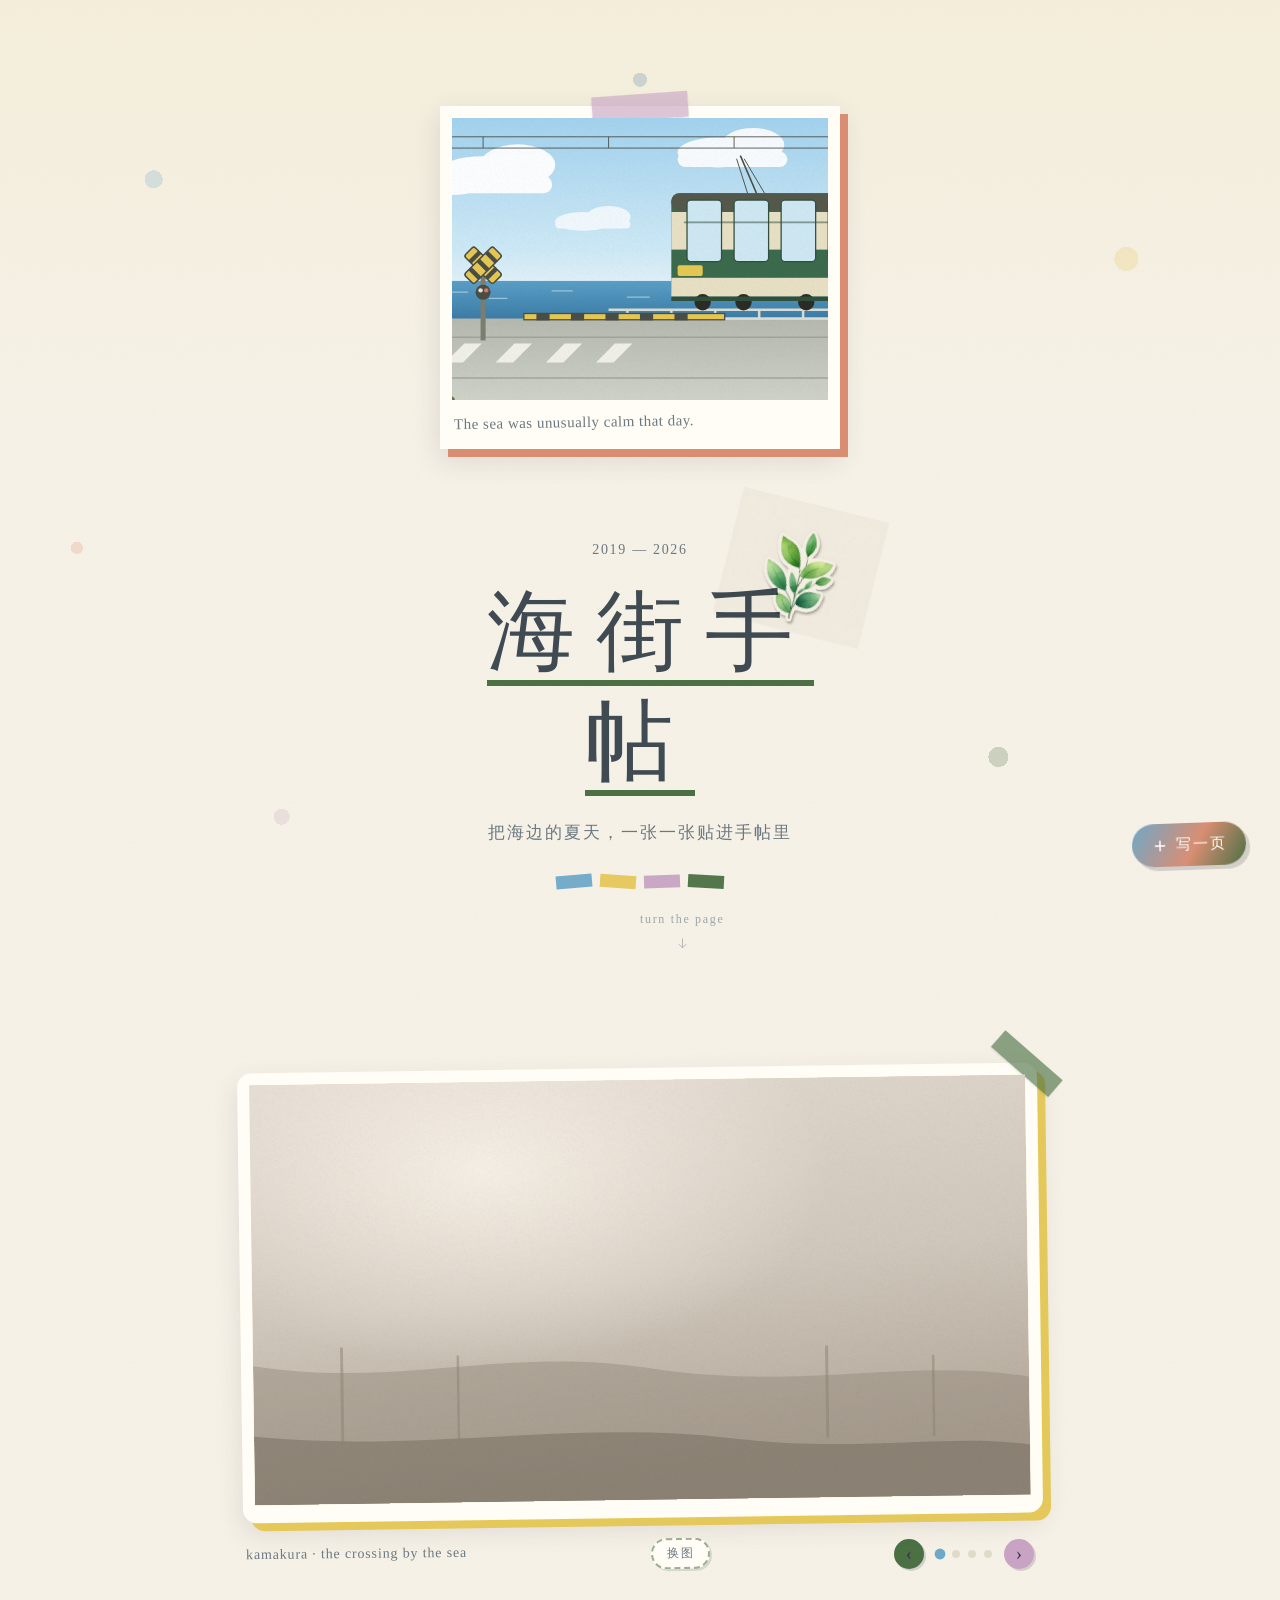
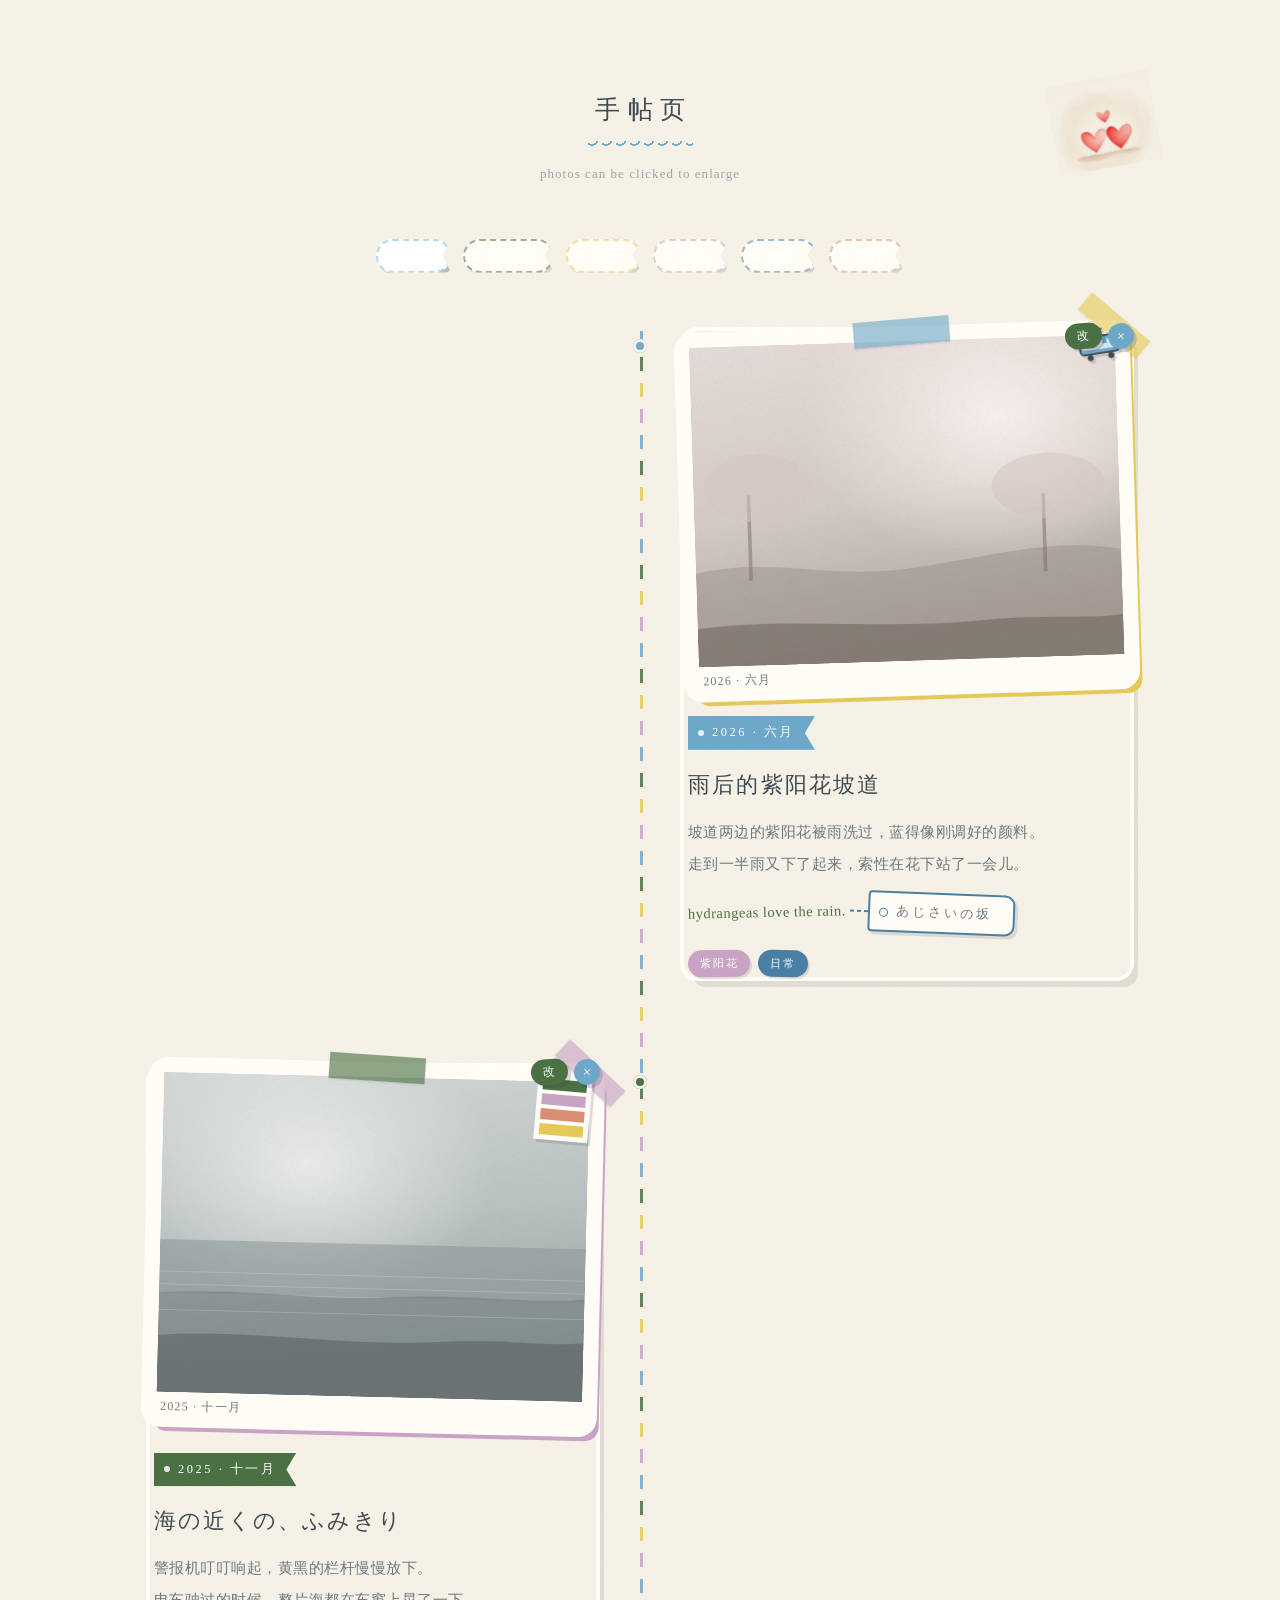
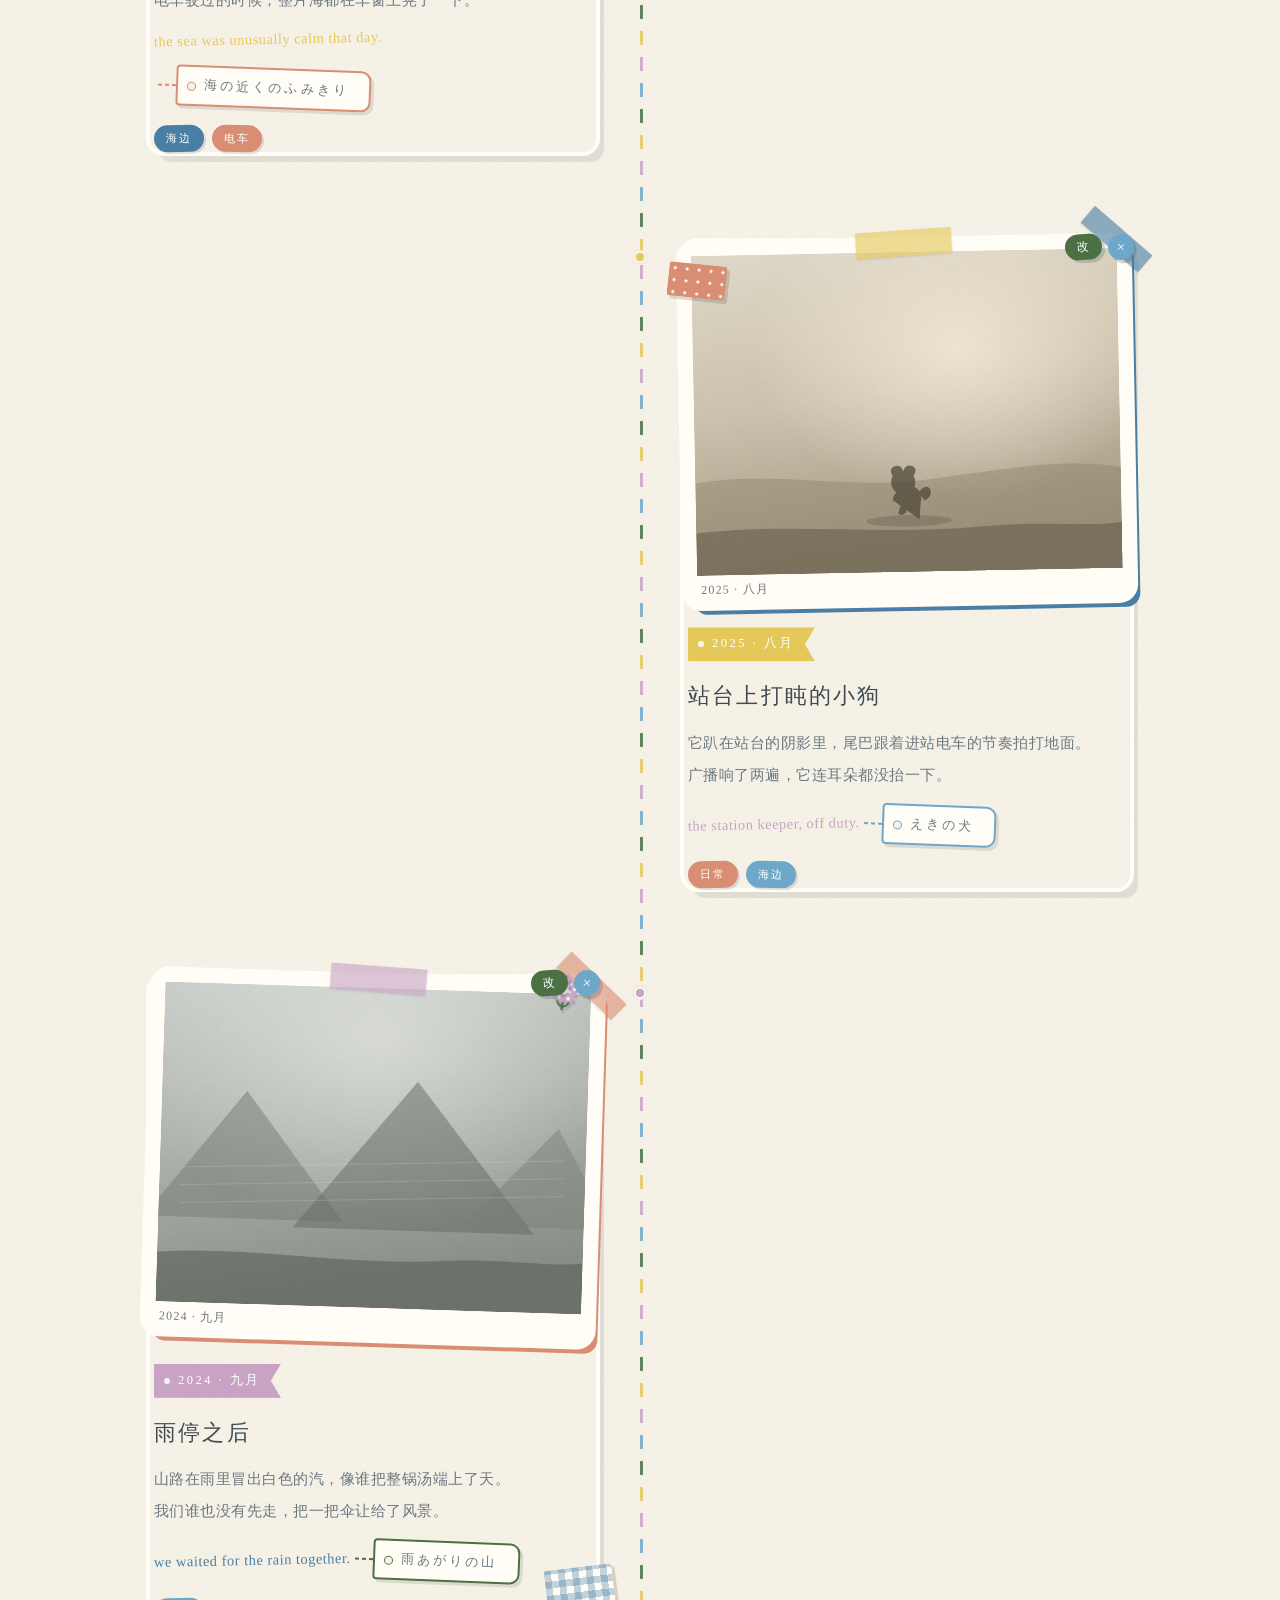
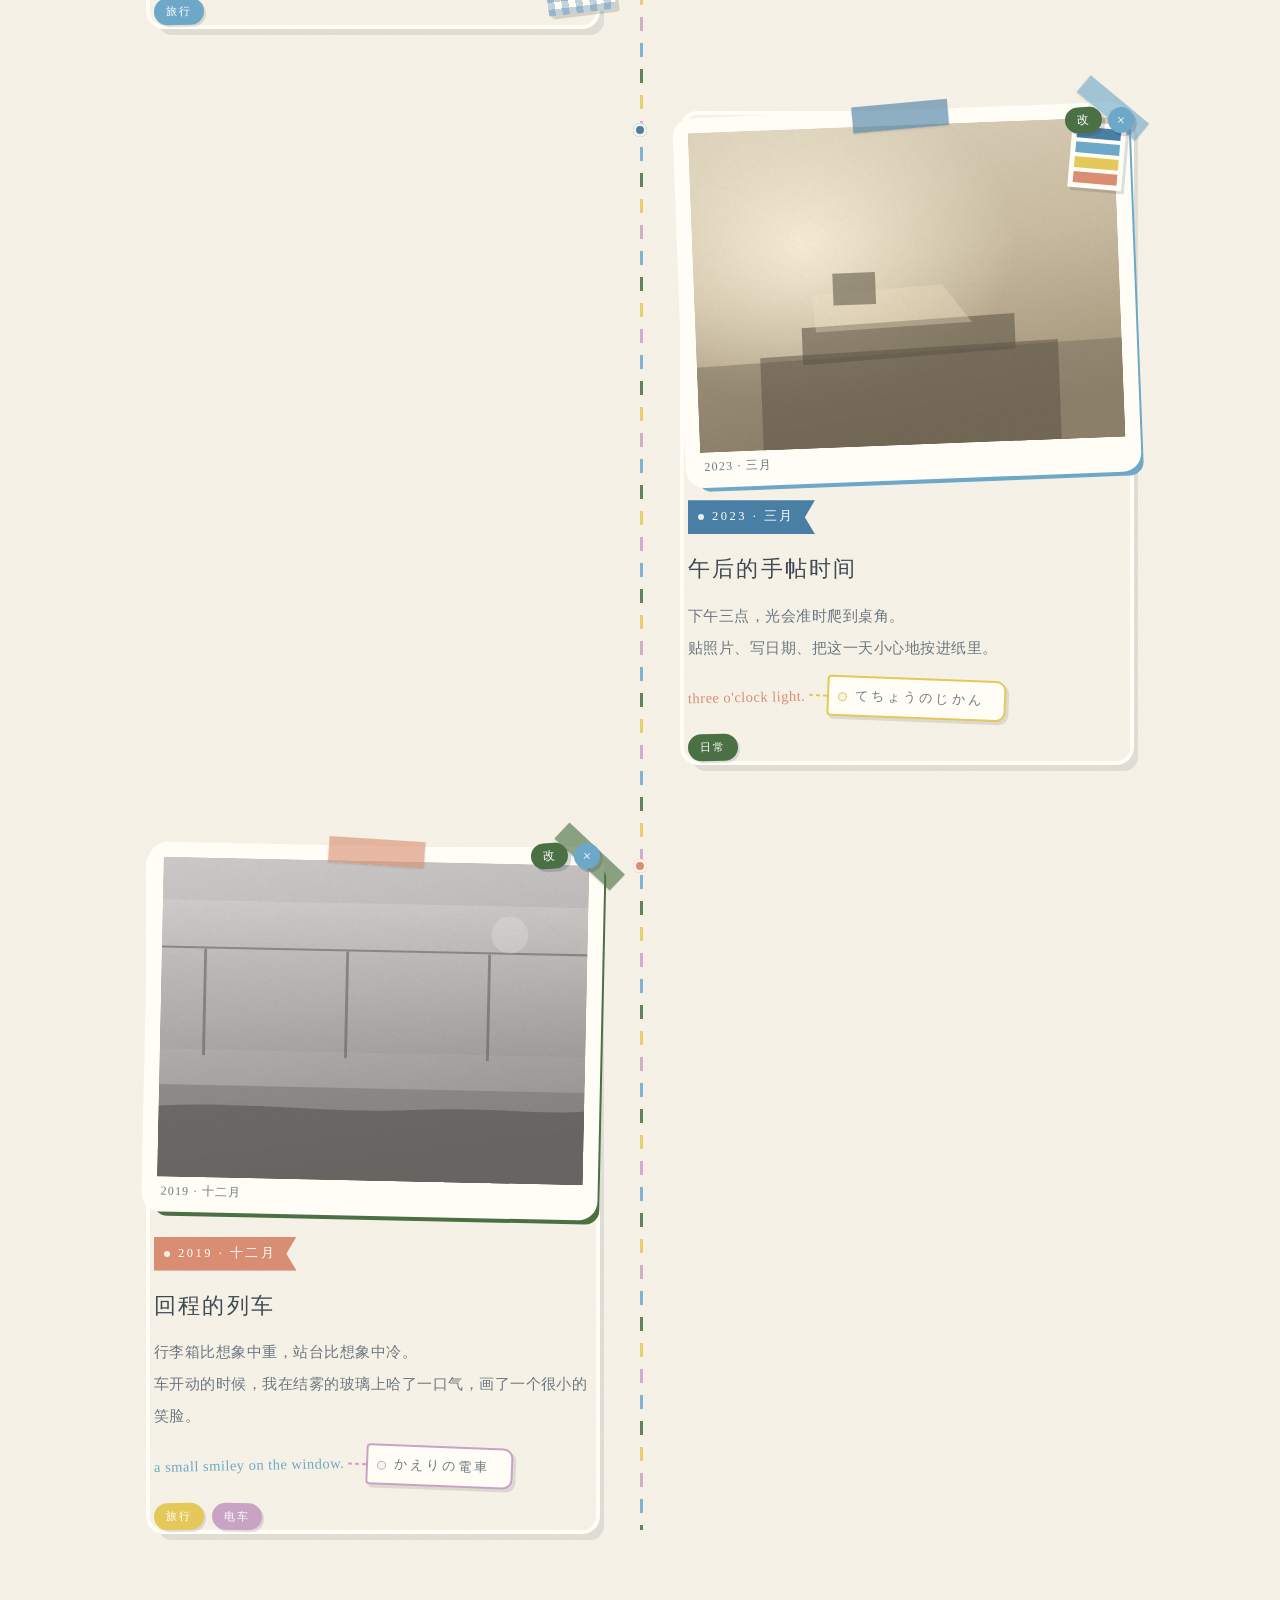
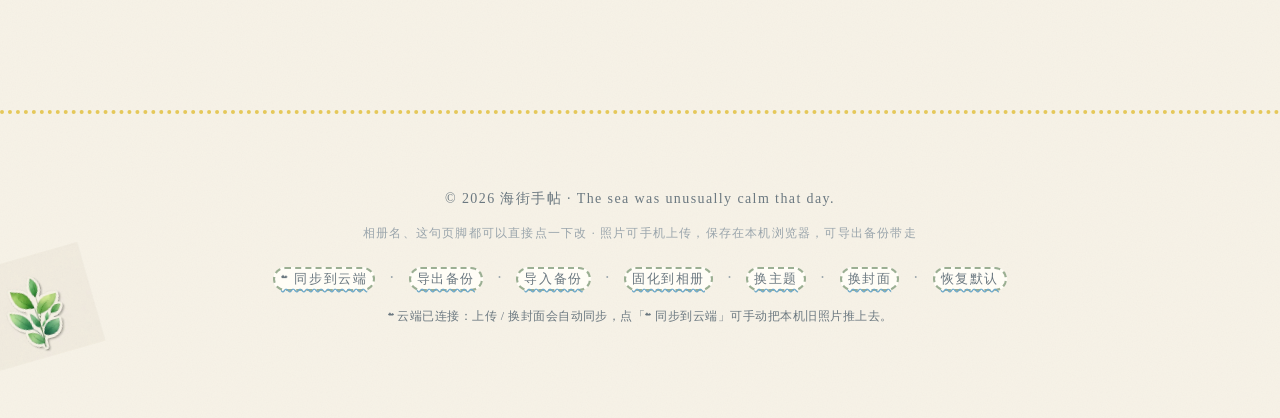
==== index.html @ 611e177b "fix: 照片独立成文件，album.json 只存路径，解决 1MB 上限与设置被清" ====
<!DOCTYPE html>
<!--
  ==========================================================================
  拾光 · 手账记录风个人回忆相册
  --------------------------------------------------------------------------
  纯静态页面，无需数据库、无需构建，上传到任意静态托管即可使用。
  · 改照片 / 文字 / 标签 / 字体：编辑 assets/js/data.js
  · 手机上可以通过右下角「＋ 写一页」上传照片（保存在本机浏览器里）
  ==========================================================================
-->
<html lang="zh-CN" data-theme="light">
<head>
  <meta charset="UTF-8">
  <meta name="viewport" content="width=device-width, initial-scale=1, viewport-fit=cover">
  <title>海街手帖 · 动漫风手账相册</title>
  <meta name="description" content="一本贴在纸上的海街手帖，记录海边的夏天与驶过的电车。">
  <meta name="theme-color" content="#f7f3e8">
  <meta name="mobile-web-app-capable" content="yes">
  <meta name="apple-mobile-web-app-capable" content="yes">
  <meta name="apple-mobile-web-app-status-bar-style" content="default">
  <meta name="apple-mobile-web-app-title" content="海街手帖">
  <meta name="format-detection" content="telephone=no">
  <link rel="manifest" href="site.webmanifest">
  <link rel="apple-touch-icon" href="assets/images/apple-touch-icon.png">
  <link rel="icon" type="image/png" sizes="192x192" href="assets/images/icon-192.png">

  <!-- 在 CSS 加载前先应用主题，避免刷新时闪色 -->
  <script>
    (function () {
      try {
        var saved = localStorage.getItem('album-theme');
        var theme = saved || (window.matchMedia('(prefers-color-scheme: dark)').matches ? 'dark' : 'light');
        document.documentElement.setAttribute('data-theme', theme);
      } catch (e) {}
    })();
  </script>

  <link rel="stylesheet" href="assets/css/style.css?v=20261022c">
</head>

<body>

  <!-- ===================== 顶部细条（滚动后出现） ===================== -->
  <div class="topbar" id="topbar">
    <span class="topbar__name" id="topbarName">拾光</span>
    <button class="theme-toggle" id="themeToggle" type="button" aria-label="切换浅色 / 深色模式">
      <svg class="theme-toggle__icon theme-toggle__icon--sun" viewBox="0 0 24 24" aria-hidden="true">
        <circle cx="12" cy="12" r="4.2"></circle>
        <g stroke-linecap="round">
          <path d="M12 2.6v2.2M12 19.2v2.2M2.6 12h2.2M19.2 12h2.2M5.4 5.4l1.6 1.6M17 17l1.6 1.6M18.6 5.4L17 7M7 17l-1.6 1.6"></path>
        </g>
      </svg>
      <svg class="theme-toggle__icon theme-toggle__icon--moon" viewBox="0 0 24 24" aria-hidden="true">
        <path d="M20 14.4A8.4 8.4 0 1 1 9.6 4a6.8 6.8 0 0 0 10.4 10.4z"></path>
      </svg>
    </button>
  </div>

  <!-- ===================== 悬浮「写一页」按钮（手机上传入口） ===================== -->
  <button class="fab" id="fabAdd" type="button">
    <svg viewBox="0 0 24 24" aria-hidden="true"><path d="M12 5v14M5 12h14" stroke-linecap="round"></path></svg>
    写一页
  </button>

  <!-- ===================== 封面：手账扉页 ===================== -->
  <header class="hero" id="top">
    <div class="hero__inner">
      <!-- 拍立得封面照片：在 data.js 的 SITE.cover 里换 -->
      <figure class="hero__photo" id="heroPhoto" title="点这张照片可以换封面">
        <span class="tape" style="--tape-color: rgba(127,199,255,.62); --tape-color: color-mix(in srgb, var(--c4) 62%, transparent); --tape-rot: -4deg;"></span>
        <img id="heroImg" src="assets/images/cover.svg" alt="封面照片">
        <span class="hero__swap" aria-hidden="true">点我换封面</span>
        <figcaption class="hero__script" id="heroScript" data-editable="script"></figcaption>
      </figure>

      <div class="hero__text">
        <p class="hero__eyebrow" id="heroEyebrow" data-editable="eyebrow"></p>
        <h1 class="hero__title" id="heroTitle"><em data-editable="title">海街手帖</em></h1>
        <p class="hero__desc" id="heroDesc" data-editable="desc"></p>
        <img class="ai-sticker ai-sticker--leaf" src="assets/images/stickers/sticker-leaf.jpg" alt="" aria-hidden="true">
        <!-- 和纸胶带色卡装饰 -->
        <div class="hero__tags" aria-hidden="true">
          <span class="washi"></span>
          <span class="washi"></span>
          <span class="washi"></span>
          <span class="washi"></span>
        </div>
      </div>
    </div>

    <a class="hero__hint" href="#gallery">
      <span>turn the page</span>
      <svg viewBox="0 0 24 24" aria-hidden="true"><path d="M12 4v14M6 13l6 6 6-6"></path></svg>
    </a>
  </header>

  <main>

    <!-- ===================== 轮播（手账相册页） ===================== -->
    <!-- 轮播图片在 data.js 的 SLIDES 里改 -->
    <section class="slideshow" id="slideshow" aria-label="精选轮播">
      <div class="slideshow__frame">
        <span class="tape tape--corner" style="--tape-color: rgba(255,210,63,.62); --tape-color: color-mix(in srgb, var(--c2) 62%, transparent);"></span>
        <div class="slideshow__viewport" id="slideViewport"></div>
      </div>

      <div class="slideshow__bar">
        <p class="slideshow__caption" id="slideCaption"></p>
        <button class="slideshow__edit" id="slidesBtn" type="button" title="更换轮播图片和小字">换图</button>
        <div class="slideshow__ctrl">
          <button class="slideshow__btn" id="slidePrev" type="button" aria-label="上一张">‹</button>
          <div class="slideshow__dots" id="slideDots"></div>
          <button class="slideshow__btn" id="slideNext" type="button" aria-label="下一张">›</button>
        </div>
      </div>
    </section>

    <!-- ===================== 纵向时间线 ===================== -->
    <section class="section" id="gallery">
      <div class="section__head">
        <h2 class="section__title" id="galleryTitle" data-editable="galleryTitle">时间线</h2>
        <p class="section__note" id="galleryNote" data-editable="galleryNote">photos can be clicked to enlarge</p>
        <img class="ai-sticker ai-sticker--heart" src="assets/images/stickers/sticker-heart.jpg" alt="" aria-hidden="true" loading="lazy" decoding="async">
      </div>

      <!-- 分类标签筛选按钮（标签来自 data.js 的 MEMORIES + 手机上传的条目） -->
      <div class="filters" id="filters" aria-label="相册分类筛选"></div>

      <ol class="timeline" id="timeline"></ol>

      <p class="empty" id="empty" hidden>这一页还没有贴上回忆。</p>
    </section>

  </main>

  <!-- ===================== 页脚 ===================== -->
  <footer class="footer">
    <img class="ai-sticker ai-sticker--leaf2" src="assets/images/stickers/sticker-leaf.jpg" alt="" aria-hidden="true" loading="lazy" decoding="async">
    <p class="footer__line" id="footerLine" data-editable="footer"></p>
    <p class="footer__tip" id="footerTip" data-editable="footerTip"></p>
    <p class="footer__ops">
      <button id="syncBtn" type="button">☁ 同步到云端</button>
      <span class="sep">·</span>
      <button id="exportBtn" type="button">导出备份</button>
      <span class="sep">·</span>
      <button id="importBtn" type="button">导入备份</button>
      <span class="sep">·</span>
      <button id="exportJsBtn" type="button">固化到相册</button>
      <span class="sep">·</span>
      <button id="themeBtn" type="button">换主题</button>
      <span class="sep">·</span>
      <button id="coverBtn" type="button">换封面</button>
      <span class="sep">·</span>
      <button id="installBtn" type="button" hidden>装到手机桌面</button>
      <span class="sep" id="installSep" hidden>·</span>
      <button id="resetBtn" type="button">恢复默认</button>
      <input type="file" id="importInput" accept=".json,application/json" hidden>
      <input type="file" id="coverInput" accept="image/*" hidden>
    </p>
    <p class="footer__status" id="syncStatus"></p>
  </footer>

  <!-- ===================== 「写一页」上传弹层 ===================== -->
  <div class="sheet" id="sheet" hidden>
    <div class="sheet__mask" id="sheetMask"></div>
    <form class="sheet__body" id="addForm">
      <p class="sheet__title" id="sheetTitle">贴一页新回忆</p>

      <label class="sheet__pick" id="pickArea">
        <input type="file" id="fileInput" accept="image/*" hidden>
        <img id="pickPreview" alt="" hidden>
        <span id="pickText">＋ 点这里选照片<br>（手机上可直接拍照或从相册选择）</span>
      </label>

      <input class="sheet__input" id="fDate" type="text" placeholder="时间，如：2026 · 十月（留空则自动填今天）">
      <input class="sheet__input" id="fTitle" type="text" placeholder="标题（可留空）">
      <textarea class="sheet__input" id="fText" placeholder="随手写点什么……"></textarea>
      <input class="sheet__input" id="fJp" type="text" placeholder="日文行李牌（可留空），如：海の近くのふみきり">
      <input class="sheet__input" id="fTags" type="text" placeholder="分类标签，用逗号隔开，如：海边, 电车">
      <input class="sheet__input" id="fScript" type="text" placeholder="手写英文点缀（可留空），如：a slow afternoon">

      <div class="sheet__row">
        <button type="button" class="sheet__btn" id="sheetCancel">取消</button>
        <button type="submit" class="sheet__btn sheet__btn--ok" id="sheetSave">贴上去</button>
      </div>
      <p class="sheet__hint" id="sheetHint">照片会自动压缩后保存在这台手机的浏览器里，可用「导出备份」生成文件带到别的设备</p>
    </form>
  </div>

  <!-- ===================== 「换主题」弹层（手机上也能改配色 / 明暗 / 字体） ===================== -->
  <div class="sheet" id="themeSheet" hidden>
    <div class="sheet__mask" id="themeMask"></div>
    <form class="sheet__body" id="themeForm">
      <p class="sheet__title">换主题</p>

      <p class="sheet__label">整套配色（点一下就换）</p>
      <div class="theme-presets" id="themePresets"></div>

      <p class="sheet__label">六个颜色：点色块选，或直接打字改 #色值</p>
      <div id="themeColors"></div>

      <p class="sheet__label">明暗</p>
      <div class="theme-presets">
        <button type="button" class="theme-preset" id="modeLight">浅色</button>
        <button type="button" class="theme-preset" id="modeDark">深色</button>
      </div>

      <p class="sheet__label">字体（也可以直接打字填字体名）</p>
      <div class="theme-presets">
        <button type="button" class="theme-preset" data-font="kai">楷体</button>
        <button type="button" class="theme-preset" data-font="hei">黑体</button>
        <button type="button" class="theme-preset" data-font="song">宋体</button>
      </div>
      <input class="sheet__input" id="fFont" type="text" placeholder="例如：Kaiti SC / PingFang SC / 你的字体名">

      <div class="sheet__row">
        <button type="button" class="sheet__btn" id="themeCancel">取消</button>
        <button type="submit" class="sheet__btn sheet__btn--ok" id="themeSave">用这套</button>
      </div>
      <div class="sheet__row">
        <button type="button" class="sheet__btn" id="themeCopy">复制色板代码</button>
        <button type="button" class="sheet__btn" id="themeReset">恢复默认主题</button>
      </div>
      <p class="sheet__hint">主题只存在这台设备；想永久生效，点「复制色板代码」粘进 data.js 的 PALETTE / FONT。</p>
    </form>
  </div>

  <!-- ===================== 「换轮播图」弹层 ===================== -->
  <div class="sheet" id="slideSheet" hidden>
    <div class="sheet__mask" id="slideMask"></div>
    <form class="sheet__body" id="slideForm">
      <p class="sheet__title">换轮播图</p>
      <p class="sheet__hint">点缩略图换照片（手机可拍照 / 选相册），下面的小字直接打字改，改完点「保存」。</p>
      <div id="slideRows"></div>
      <div class="sheet__row">
        <button type="button" class="sheet__btn" id="slideCancel">取消</button>
        <button type="submit" class="sheet__btn sheet__btn--ok" id="slideSaveBtn">保存</button>
      </div>
      <p class="sheet__hint">只存在这台设备；想永久生效，用页脚「固化到相册」导出后粘进 data.js 的 SLIDES。</p>
      <input type="file" id="slideInput" accept="image/*" hidden>
    </form>
  </div>

  <!-- ===================== 图片放大预览 ===================== -->
  <div class="lightbox" id="lightbox" role="dialog" aria-modal="true" aria-label="照片预览" hidden>
    <button class="lightbox__close" id="lightboxClose" type="button" aria-label="关闭">×</button>
    <button class="lightbox__nav lightbox__nav--prev" id="lightboxPrev" type="button" aria-label="上一张">‹</button>
    <figure class="lightbox__figure">
      <img class="lightbox__img" id="lightboxImg" src="" alt="">
      <figcaption class="lightbox__cap">
        <span class="lightbox__date" id="lightboxDate"></span>
        <span class="lightbox__text" id="lightboxText"></span>
      </figcaption>
    </figure>
    <button class="lightbox__nav lightbox__nav--next" id="lightboxNext" type="button" aria-label="下一张">›</button>
  </div>

  <script src="assets/js/data.js?v=20261022g"></script>
  <script src="assets/js/cloud-config.js?v=20261022g"></script>
  <script src="assets/js/cloud.js?v=20261022g"></script>
  <script src="assets/js/main.js?v=20261022g"></script>
</body>
</html>
---- assets/css/style.css ----
/* ==========================================================================
   拾光 · 多巴胺手账风相册
   纸张底 + 高饱和撞色：彩色和纸胶带、彩色硬边阴影、波点贴纸、彩虹时间轴
   --------------------------------------------------------------------------
   ★ 配色不想写代码？改 assets/js/data.js 里的 PALETTE 就行（6 个颜色循环使用）
   ========================================================================== */

:root {
  /* —— 纸底：奶油手帖纸，顶部带一点晴天 —— */
  --paper:     #f7f3e8;
  --paper-2:   #e9e2d0;
  --card:      #fffdf6;
  --ink:       #3f4a52;
  --ink-soft:  #6b7880;
  --ink-faint: #9aa5ac;
  --line:      #e0dbc8;
  --accent:    #4a7043;
  --overlay:   rgba(38, 48, 58, 0.6);
  --radius:    14px;      /* 贴纸风：圆润的剪贴边缘 */
  --sky-top:   #f3edda;   /* 贴纸风：奶油底纸 */

  /* —— 海街色板（data.js 的 PALETTE 会覆盖这里） —— */
  --c1: #6ea8c9;   /* 晴空蓝 */
  --c2: #4a7043;   /* 电车绿 */
  --c3: #e5c85a;   /* 道口黄 */
  --c4: #c9a3c4;   /* 紫阳花 */
  --c5: #4a7fa5;   /* 海色 */
  --c6: #d98e73;   /* 贝壳橙 */

  /* —— 字体 —— */
  --font-hand:   "Kaiti SC", "STKaiti", "KaiTi", "DFKai-SB", "Noto Serif SC", serif;
  --font-script: "Segoe Script", "Bradley Hand", "Savoye LET", "Comic Sans MS", cursive;
  --font-size: 16px;
  --line-height: 1.9;
  --letter-spacing: 0.03em;

  --maxw: 1060px;

  /* 纸张纹理（内嵌 SVG，无需外部文件） */
  --paper-grain: url("data:image/svg+xml,%3Csvg xmlns='http://www.w3.org/2000/svg' width='260' height='260'%3E%3Cfilter id='n'%3E%3CfeTurbulence type='fractalNoise' baseFrequency='0.8' numOctaves='2'/%3E%3CfeColorMatrix values='0 0 0 0 0.48 0 0 0 0 0.36 0 0 0 0 0.24 0 0 0 0.05 0'/%3E%3C/filter%3E%3Crect width='260' height='260' filter='url(%23n)'/%3E%3C/svg%3E");
}

[data-theme="dark"] {
  /* 夜之海街：月光下的铁道 */
  --paper:   #222b34;
  --paper-2: #2a3540;
  --card:    #2e3a45;
  --ink:     #eef4f8;
  --ink-soft:#b4c4cf;
  --ink-faint:#7e909c;
  --line:    #3d4c59;
  --accent:  #7fb8a0;
  --overlay: rgba(8, 13, 20, 0.8);
  --sky-top: #16222e;

  --c1: #7fb5d6; --c2: #7ea06f; --c3: #e8d479; --c4: #d5aecf; --c5: #6d9cba; --c6: #e0a087;
}

* { box-sizing: border-box; }

html { scroll-behavior: smooth; -webkit-text-size-adjust: 100%; }

body {
  margin: 0;
  background-color: var(--paper);
  background-image: linear-gradient(180deg, var(--sky-top) 0, rgba(255,255,255,0) 420px), var(--paper-grain);
  color: var(--ink);
  font-family: var(--font-hand);
  font-size: var(--font-size);
  line-height: var(--line-height);
  letter-spacing: var(--letter-spacing);
  -webkit-font-smoothing: antialiased;
  transition: background-color .5s ease, color .5s ease;
  overflow-x: hidden;
}
body.is-locked { overflow: hidden; }

img { display: block; max-width: 100%; height: auto; }
button { font-family: inherit; color: inherit; cursor: pointer; }
a { color: inherit; text-decoration: none; }
::selection { background: var(--c2); color: #3b3350; }

/* ============================ 顶部细条 ============================ */
.topbar {
  position: fixed; inset: 0 0 auto 0; z-index: 40;
  display: flex; align-items: center; justify-content: space-between;
  gap: 16px; padding: 12px clamp(18px, 5vw, 46px);
  background: var(--paper);
  background: color-mix(in srgb, var(--paper) 88%, transparent);
  backdrop-filter: blur(8px);
  border-bottom: 1px solid transparent;
  opacity: 0; transform: translateY(-12px); pointer-events: none;
  transition: opacity .5s ease, transform .5s ease, border-color .5s ease;
}
.topbar.is-shown { opacity: 1; transform: none; pointer-events: auto; border-bottom-color: var(--line); }
.topbar__name { font-size: 15px; letter-spacing: .3em; color: var(--ink-soft); }

.theme-toggle {
  width: 38px; height: 38px; display: grid; place-items: center;
  border: 2px solid var(--c5); border-radius: 50%;
  background: transparent;
  transition: background-color .3s ease;
}
.theme-toggle:hover { background: var(--paper-2); }
.theme-toggle__icon { width: 18px; height: 18px; fill: none; stroke: var(--ink-soft); stroke-width: 1.4; }
.theme-toggle__icon--moon { display: none; }
[data-theme="dark"] .theme-toggle__icon--sun  { display: none; }
[data-theme="dark"] .theme-toggle__icon--moon { display: block; }

/* ============================ 悬浮「写一页」按钮 ============================ */
.fab {
  position: fixed;
  right: clamp(16px, 4vw, 34px); bottom: clamp(18px, 4vh, 34px);
  z-index: 45;
  display: flex; align-items: center; gap: 8px;
  padding: 12px 20px;
  font-size: 15px; letter-spacing: .12em;
  color: #fff;
  background: linear-gradient(120deg, var(--c1), var(--c6) 55%, var(--c2));
  border: 0; border-radius: 999px;
  box-shadow: 4px 4px 0 rgba(59, 51, 80, .18);
  transform: rotate(-2deg);
  transition: transform .3s ease, box-shadow .3s ease;
}
.fab:hover { transform: rotate(0deg) translateY(-2px); }
.fab svg { width: 16px; height: 16px; fill: none; stroke: currentColor; stroke-width: 2.2; }

/* ============================ 封面 ============================ */
.hero {
  position: relative;
  min-height: 100vh; min-height: 100svh;
  display: grid; place-items: center;
  padding: clamp(56px, 10vh, 90px) clamp(20px, 6vw, 48px) clamp(70px, 12vh, 110px);
  overflow: hidden;
}
/* 多巴胺波点背景 */
.hero::before {
  content: "";
  position: absolute; inset: 0;
  background-image:
    radial-gradient(circle at 12% 18%, var(--c1) 0 9px, transparent 9px),
    radial-gradient(circle at 88% 26%, var(--c3) 0 12px, transparent 12px),
    radial-gradient(circle at 22% 82%, var(--c4) 0 8px, transparent 8px),
    radial-gradient(circle at 78% 76%, var(--c2) 0 10px, transparent 10px),
    radial-gradient(circle at 50% 8%, var(--c5) 0 7px, transparent 7px),
    radial-gradient(circle at 6% 55%, var(--c6) 0 6px, transparent 6px);
  opacity: .24;
  pointer-events: none;
}

.hero__inner {
  position: relative;
  display: flex; align-items: center; justify-content: center;
  gap: clamp(28px, 6vw, 72px);
  flex-wrap: wrap;
  max-width: 880px;
}

/* 拍立得照片 + 彩色硬边阴影 + 彩色胶带 */
.hero__photo {
  position: relative;
  padding: 12px 12px 16px;
  background: var(--card);
  box-shadow: 8px 8px 0 var(--c6), 0 10px 26px rgba(59, 51, 80, .14);
  transform: rotate(-2.4deg);
  max-width: min(78vw, 400px);
  animation: fadeUp 1.4s cubic-bezier(.22,.61,.36,1) both;
}
.hero__photo img {
  width: 100%; aspect-ratio: 4 / 3; object-fit: cover;
  filter: saturate(1.05) contrast(1.02);
  background: var(--paper-2);
}
.hero__script {
  margin: 10px 2px 0;
  font-family: var(--font-script);
  font-size: 15px; line-height: 1.5;
  color: var(--ink-soft);
  transform: rotate(-1deg);
}

.hero__text { text-align: center; max-width: 420px; position: relative; }
.hero__eyebrow, .hero__title, .hero__desc, .hero__hint, .hero__tags {
  opacity: 0; animation: fadeUp 1.5s cubic-bezier(.22,.61,.36,1) forwards;
}
.hero__eyebrow { animation-delay: .4s; }
.hero__title   { animation-delay: .8s; }
.hero__desc    { animation-delay: 1.2s; }
.hero__tags    { animation-delay: 1.5s; }
.hero__hint    { animation-delay: 1.9s; }

.hero__eyebrow {
  margin: 0 0 14px;
  font-family: var(--font-script);
  font-size: 14px; letter-spacing: .12em;
  color: var(--ink-soft);
}
.hero__title {
  margin: 0;
  font-size: clamp(46px, 11vw, 88px);
  font-weight: 400;
  letter-spacing: .24em; text-indent: .24em;
  line-height: 1.25;
}
.hero__title em {
  font-style: normal;
  border-bottom: 6px solid var(--c2);
}
.hero__desc {
  margin: 20px auto 0; max-width: 26em;
  font-size: clamp(14px, 1.8vw, 17px);
  color: var(--ink-soft); letter-spacing: .12em;
}
/* 彩色胶带色卡 */
.hero__tags { display: flex; justify-content: center; gap: 8px; margin-top: 26px; }
.washi { width: 36px; height: 13px; opacity: .95; }
.washi:nth-child(1) { background: var(--c1); transform: rotate(-5deg); }
.washi:nth-child(2) { background: var(--c3); transform: rotate(4deg); }
.washi:nth-child(3) { background: var(--c4); transform: rotate(-2deg); }
.washi:nth-child(4) { background: var(--c2); transform: rotate(3deg); }

.hero__hint {
  position: absolute; left: 50%; bottom: clamp(24px, 5vh, 46px);
  transform: translateX(-50%);
  display: flex; flex-direction: column; align-items: center; gap: 6px;
  font-family: var(--font-script);
  font-size: 12px; letter-spacing: .14em;
  color: var(--ink-faint);
}
.hero__hint svg {
  width: 15px; height: 15px;
  fill: none; stroke: currentColor; stroke-width: 1.2;
  animation: hintFloat 3.2s ease-in-out infinite;
}
.hero__hint:hover { opacity: .6; }

@keyframes fadeUp {
  from { opacity: 0; transform: translateY(14px); }
  to   { opacity: 1; transform: none; }
}
@keyframes hintFloat {
  0%, 100% { transform: translateY(0); opacity: .75; }
  50%      { transform: translateY(5px); opacity: .35; }
}

/* ============================ 彩色和纸胶带 ============================ */
.tape {
  position: absolute;
  width: 96px; height: 26px;
  background: var(--tape-color, rgba(255, 111, 156, .55));
  top: -12px; left: 50%;
  transform: translateX(-50%) rotate(var(--tape-rot, -3deg));
  box-shadow: 0 1px 2px rgba(59, 51, 80, .14);
  pointer-events: none;
}
.tape--corner {
  left: auto; right: -28px; top: -10px;
  width: 76px; height: 22px;
  transform: rotate(42deg);
}

/* ============================ 贴纸 / 波点 ============================ */
.sticker {
  position: absolute; z-index: 3;
  width: 46px; height: 46px;
  transform: rotate(var(--sticker-rot, -8deg));
  filter: drop-shadow(2px 3px 0 rgba(59, 51, 80, .16));
}
.sticker svg { width: 100%; height: 100%; display: block; }

.dots {
  position: absolute; z-index: 3;
  width: 58px; height: 34px;
  background-color: var(--dot-color, var(--c3));
  background-image: radial-gradient(circle, #fff 18%, transparent 19%);
  background-size: 12px 12px;
  border-radius: 3px;
  box-shadow: 3px 3px 0 rgba(74, 55, 40, .18);
  transform: rotate(6deg);
}

/* 野餐桌布格纹贴纸 */
.gingham {
  position: absolute; z-index: 3;
  width: 68px; height: 46px;
  background-color: var(--card);
  background-image:
    repeating-linear-gradient(0deg, var(--gcolor, rgba(228, 87, 46, .32)) 0 7px, transparent 7px 14px),
    repeating-linear-gradient(90deg, var(--gcolor, rgba(228, 87, 46, .32)) 0 7px, transparent 7px 14px);
  border-radius: 3px;
  box-shadow: 3px 3px 0 rgba(74, 55, 40, .18);
  transform: rotate(-7deg);
}

/* ============================ 通用区块 ============================ */
.section {
  max-width: var(--maxw);
  margin: 0 auto;
  padding: clamp(56px, 10vh, 110px) clamp(20px, 5vw, 40px);
}
.section__head { text-align: center; margin-bottom: clamp(30px, 5vw, 52px); position: relative; }
.section__title {
  margin: 0; display: inline-block;
  font-size: clamp(20px, 3vw, 25px);
  font-weight: 400;
  letter-spacing: .3em; text-indent: .3em;
}
/* 彩色波浪下划线 */
.section__title::after {
  content: "";
  display: block;
  height: 7px; margin-top: 7px;
  background: radial-gradient(circle at 4px -2px, transparent 5px, var(--c1) 5px, var(--c1) 6.5px, transparent 7px) repeat-x;
  background-size: 14px 8px;
}
.section__note {
  margin: 14px 0 0;
  font-family: var(--font-script);
  font-size: 13px; letter-spacing: .08em;
  color: var(--ink-faint);
}

/* ============================ 分类标签（彩色牛皮纸标签） ============================ */
.filters {
  display: flex; flex-wrap: wrap; justify-content: center;
  gap: 12px;
  margin-bottom: clamp(34px, 6vw, 58px);
}
.filter {
  position: relative;
  padding: 6px 18px 6px 24px;
  font-size: 13px; letter-spacing: .14em;
  color: #fff;
  background: var(--tag-bg, var(--c5));
  border: 0; border-radius: 3px;
  clip-path: polygon(0 0, 100% 0, calc(100% - 9px) 50%, 100% 100%, 0 100%);
  box-shadow: 2px 2px 0 rgba(59, 51, 80, .16);
  transition: transform .3s ease, filter .3s ease;
}
.filter::before {
  content: "";
  position: absolute; left: 9px; top: 50%;
  width: 6px; height: 6px; margin-top: -3px;
  border-radius: 50%;
  background: #fff; opacity: .85;
}
.filter:hover { transform: rotate(-2deg) translateY(-1px); }
.filter.is-active { filter: saturate(1.25) brightness(1.05); box-shadow: 3px 3px 0 rgba(59, 51, 80, .3); }

/* ============================ 时间线 ============================ */
.timeline { position: relative; margin: 0; padding: 0; list-style: none; }
/* 彩虹虚线轴 */
.timeline::before {
  content: "";
  position: absolute; top: 0; bottom: 0; left: 50%;
  width: 3px;
  background: repeating-linear-gradient(
    180deg,
    var(--c1) 0 14px, transparent 14px 26px,
    var(--c2) 26px 40px, transparent 40px 52px,
    var(--c3) 52px 66px, transparent 66px 78px,
    var(--c4) 78px 92px, transparent 92px 104px
  );
  opacity: .85;
}

.memory {
  position: relative;
  display: grid;
  grid-template-columns: 1fr 1fr;
  column-gap: clamp(44px, 7vw, 88px);
  margin-bottom: clamp(60px, 10vh, 110px);
  opacity: 0; transform: translateY(20px);
  transition: opacity 1s ease, transform 1s cubic-bezier(.22,.61,.36,1);
}
.memory.is-visible { opacity: 1; transform: none; }
.memory.is-filtered { display: none; }

.memory__card { grid-column: 2; position: relative; }
.memory:nth-child(even) .memory__card { grid-column: 1; }

/* 彩色圆点贴纸 */
.memory__marker {
  position: absolute; top: 8px; left: 50%;
  width: 14px; height: 14px; margin-left: -7px;
  border-radius: 50%;
  background: var(--dot-bg, var(--c1));
  box-shadow: inset 0 0 0 3px var(--paper);
}

/* —— 拍立得照片（彩色硬边阴影） —— */
.memory__photo {
  position: relative;
  display: block; width: 100%;
  padding: 10px 10px 30px;
  background: var(--card);
  border: 0;
  box-shadow: 7px 7px 0 var(--photo-shadow, var(--c4)), 0 10px 24px rgba(59, 51, 80, .12);
  transform: rotate(var(--tilt, -1.5deg));
  transition: transform .5s cubic-bezier(.22,.61,.36,1);
}
.memory__photo:hover { transform: rotate(0deg) scale(1.015); z-index: 2; }
.memory__photo img {
  width: 100%; aspect-ratio: 4 / 3; object-fit: cover;
  background: var(--paper-2);
  filter: saturate(1.04);
}
.memory__polaroid-date {
  position: absolute; left: 14px; bottom: 7px;
  font-family: var(--font-script);
  font-size: 12px; letter-spacing: .1em;
  color: var(--ink-soft);
}
.memory__photo::after {
  content: "click · 放大";
  position: absolute; right: 14px; bottom: 8px;
  font-family: var(--font-script);
  font-size: 11px;
  color: var(--ink-faint);
  opacity: 0;
  transition: opacity .4s ease;
}
.memory__photo:hover::after { opacity: 1; }

/* —— 文字区 —— */
.memory__body { padding: 26px 4px 0; }

/* 彩色日期标签 */
.memory__date {
  display: inline-block;
  position: relative;
  padding: 5px 20px 5px 24px;
  font-size: 12.5px; letter-spacing: .2em;
  color: #fff;
  background: var(--tag-bg, var(--c2));
  clip-path: polygon(0 0, 100% 0, calc(100% - 10px) 50%, 100% 100%, 0 100%);
  box-shadow: 2px 2px 0 rgba(59, 51, 80, .16);
}
.memory__date::before {
  content: "";
  position: absolute; left: 10px; top: 50%;
  width: 6px; height: 6px; margin-top: -3px;
  border-radius: 50%;
  background: #fff; opacity: .85;
}

.memory__title {
  margin: 14px 0 10px;
  font-size: clamp(18px, 2.3vw, 22px);
  font-weight: 400;
  letter-spacing: .1em;
}
.memory__text {
  margin: 0;
  font-size: calc(var(--font-size) * 0.95);
  line-height: 2.1;
  color: var(--ink-soft);
  white-space: pre-line;
}
.memory__script {
  margin: 12px 0 0;
  font-family: var(--font-script);
  font-size: 14.5px; line-height: 1.6;
  color: var(--script-color, var(--c1));
  transform: rotate(-1.2deg);
  display: inline-block;
}

/* 日文行李牌（动画电影里的那种挂牌） */
.memory__jp {
  display: inline-block;
  position: relative;
  margin: 14px 0 0 22px;
  padding: 6px 20px 6px 26px;
  font-size: 13px; letter-spacing: .24em;
  color: var(--ink-soft);
  background: var(--card);
  border: 2px solid var(--jp-color, var(--c2));
  border-radius: 4px 10px 10px 4px;
  transform: rotate(2.2deg);
  box-shadow: 3px 3px 0 rgba(63, 74, 82, .14);
}
.memory__jp::before {
  content: "";
  position: absolute; left: 9px; top: 50%;
  width: 7px; height: 7px; margin-top: -3.5px;
  border-radius: 50%;
  background: var(--paper);
  border: 1.5px solid var(--jp-color, var(--c2));
}
.memory__jp::after {
  content: "";
  position: absolute; left: -20px; top: 50%;
  width: 20px; height: 2px;
  background: repeating-linear-gradient(90deg, var(--jp-color, var(--c2)) 0 4px, transparent 4px 7px);
}
/* 彩色小标签 */
.memory__tags {
  display: flex; flex-wrap: wrap; gap: 8px;
  margin: 16px 0 0; padding: 0; list-style: none;
}
.memory__tag {
  font-size: 11px; letter-spacing: .16em;
  color: #fff;
  padding: 3px 12px;
  background: var(--tag-bg, var(--c5));
  border-radius: 999px;
  transform: rotate(-1deg);
  box-shadow: 2px 2px 0 rgba(59, 51, 80, .14);
}
.memory__tag:nth-child(even) { transform: rotate(1.5deg); }

/* 色卡贴纸 */
.swatch {
  position: absolute; z-index: 3;
  width: 54px; padding: 5px;
  background: var(--card);
  box-shadow: 3px 3px 0 rgba(59, 51, 80, .16);
  display: flex; flex-direction: column; gap: 4px;
  transform: rotate(5deg);
}
.swatch i { display: block; height: 11px; }

/* 撕下按钮 */
.memory__remove {
  position: absolute; top: -8px; right: -4px; z-index: 4;
  width: 26px; height: 26px;
  border: 0; border-radius: 50%;
  background: var(--c1); color: #fff;
  font-size: 15px; line-height: 1;
  box-shadow: 3px 3px 0 rgba(59, 51, 80, .2);
  transform: rotate(6deg);
}
.memory__remove:hover { background: var(--c6); }

/* 改字按钮（手机也能直接改这一页的文字和照片） */
.memory__edit {
  position: absolute; top: -8px; z-index: 4;
  right: 28px;                      /* 撕下按钮在右边时让位 */
  height: 26px; padding: 0 12px;
  border: 0; border-radius: 999px;
  background: var(--c2); color: #fff;
  font-size: 12px; letter-spacing: .1em; line-height: 1;
  box-shadow: 3px 3px 0 rgba(59, 51, 80, .2);
  transform: rotate(-4deg);
}
.memory__edit:hover { background: var(--c5); }
.memory__edit--alone { right: -4px; }

/* 页面上可直接点改的文字 */
.is-editable {
  outline: none;
  cursor: text;
  transition: background .3s ease, box-shadow .3s ease;
}
.is-editable:hover {
  background: color-mix(in srgb, var(--c3) 26%, transparent);
  box-shadow: 0 1px 0 var(--c2);
}
.is-editable:focus {
  background: color-mix(in srgb, var(--c3) 34%, transparent);
  box-shadow: 0 1px 0 var(--c1);
}

/* ================ 贴纸风装饰 ================ */
/* AI 生成的贴纸（白底图 + 正片叠底 = 免抠贴纸效果） */
.ai-sticker {
  position: absolute;
  mix-blend-mode: multiply;
  pointer-events: none;
  z-index: 3;
  opacity: .96;
}
.ai-sticker--leaf {
  width: clamp(90px, 16vw, 150px);
  right: clamp(-30px, -2vw, -10px);
  top: -34px;
  transform: rotate(14deg);
}
.ai-sticker--heart {
  width: clamp(64px, 11vw, 104px);
  right: -26px;
  top: -8px;
  transform: rotate(-10deg);
}
.ai-sticker--leaf2 {
  width: clamp(70px, 12vw, 118px);
  left: -24px;
  bottom: 60px;
  transform: rotate(-16deg);
}
@media (max-width: 720px) {
  .ai-sticker--leaf  { top: -26px; right: -18px; }
  .ai-sticker--heart { right: -14px; }
  .ai-sticker--leaf2 { bottom: 90px; }
}

/* 照片与卡片：白色剪贴边 + 柔和投影（贴纸的 die-cut 质感） */
.memory__card,
.memory__photo {
  border-radius: var(--radius);
}
.memory__photo {
  box-shadow: 0 0 0 5px #fffdf6, 7px 9px 0 var(--photo-shadow, var(--c1)) !important;
}
.memory__card {
  box-shadow: 0 0 0 4px #fffdf6, 8px 10px 0 rgba(63, 74, 82, .12);
}
.slideshow__frame {
  border-radius: var(--radius);
  box-shadow: 0 0 0 5px #fffdf6, 9px 11px 0 rgba(63, 74, 82, .14);
}

/* 小按钮统一贴纸化：虚线描边圆片 */
.filter,
.theme-preset,
.slideshow__edit,
.sheet__btn,
.footer__ops button {
  border: 2px dashed color-mix(in srgb, var(--tag-bg, var(--c2)) 55%, transparent) !important;
  background: var(--card) !important;
  border-radius: 999px;
}
.filter.is-active,
.theme-preset.is-active {
  border-style: solid;
}

/* 封面照片：点一下就能换 */
.hero__photo { cursor: pointer; }
.hero__swap {
  position: absolute; z-index: 5;
  left: 10px; bottom: 46px;
  padding: 5px 13px;
  border-radius: 999px;
  background: rgba(63, 74, 82, .72); color: #fff;
  font-size: 11.5px; letter-spacing: .16em;
  opacity: 0; transform: translateY(4px);
  transition: opacity .3s ease, transform .3s ease;
  pointer-events: none;
}
.hero__photo:hover .hero__swap,
.hero__photo:focus-within .hero__swap { opacity: 1; transform: none; }
@media (hover: none) {
  .hero__swap { opacity: .8; transform: none; }
}

/* 换主题弹层里的小标题 / 预设 / 颜色行 */
.sheet__label {
  margin: 16px 0 8px;
  font-size: 12px; letter-spacing: .18em;
  color: var(--ink-faint);
}
.theme-presets {
  display: flex; flex-wrap: wrap; gap: 8px;
}
.theme-preset {
  border: 0; border-radius: 999px;
  padding: 7px 15px;
  font-family: inherit; font-size: 12.5px; letter-spacing: .1em;
  color: var(--ink-soft);
  background: var(--paper-2);
  box-shadow: 2px 2px 0 rgba(59, 51, 80, .14);
  transform: rotate(-1deg);
}
.theme-preset.is-active {
  color: #fff;
  background: var(--c2);
}
.theme-row {
  display: flex; align-items: center; gap: 10px;
  margin-bottom: 9px;
}
.theme-row__name {
  width: 46px; flex: none;
  font-size: 12px; letter-spacing: .12em;
  color: var(--ink-faint);
}
.theme-row input[type="color"] {
  width: 44px; height: 32px; flex: none;
  padding: 0; border: 2px solid var(--line); border-radius: 4px;
  background: none;
}
.theme-row input[type="text"] {
  flex: 1; min-width: 0;
  padding: 8px 10px;
  border: 2px solid var(--line); border-radius: 4px;
  background: var(--paper); color: var(--ink);
  font-family: inherit; font-size: 13px; letter-spacing: .06em;
}
.theme-dots {
  display: flex; gap: 4px; flex: none;
}
.theme-dots i {
  display: block; width: 9px; height: 9px; border-radius: 50%;
}

/* 轮播「换图」入口 + 弹层里的行 */
.slideshow__edit {
  border: 0; border-radius: 999px;
  padding: 5px 14px;
  font-family: inherit; font-size: 12px; letter-spacing: .14em;
  color: var(--ink-soft);
  background: var(--paper-2);
  box-shadow: 2px 2px 0 rgba(59, 51, 80, .14);
  transform: rotate(-1deg);
  flex: none;
}
.slideshow__edit:hover { color: #fff; background: var(--c2); }
.slide-row {
  display: flex; align-items: center; gap: 10px;
  margin-bottom: 10px;
}
.slide-row img {
  width: 88px; height: 58px; flex: none;
  object-fit: cover; border-radius: 4px;
  box-shadow: 2px 2px 0 rgba(59, 51, 80, .16);
  cursor: pointer;
}
.slide-row input {
  flex: 1; min-width: 0;
  padding: 9px 10px;
  border: 2px solid var(--line); border-radius: 4px;
  background: var(--paper); color: var(--ink);
  font-family: inherit; font-size: 13px; letter-spacing: .04em;
}

.empty {
  text-align: center;
  font-size: 14px; letter-spacing: .18em;
  color: var(--ink-faint);
  padding: 40px 0;
}

/* ============================ 轮播 ============================ */
.slideshow {
  max-width: 880px;
  margin: clamp(46px, 8vh, 88px) auto clamp(16px, 3vh, 32px);
  padding: 0 clamp(20px, 5vw, 40px);
}
.slideshow__frame {
  position: relative;
  aspect-ratio: 16 / 9;
  padding: 12px 12px 18px;
  background: var(--card);
  box-shadow: 8px 8px 0 var(--c3), 0 10px 26px rgba(59, 51, 80, .12);
  transform: rotate(-.8deg);
}
.slideshow__viewport {
  position: relative;
  width: 100%; height: 100%;
  overflow: hidden;
  background: var(--paper-2);
}
.slide { position: absolute; inset: 0; opacity: 0; transition: opacity 1.1s ease; }
.slide.is-active { opacity: 1; }
.slide img { width: 100%; height: 100%; object-fit: cover; filter: saturate(1.05); }

.slideshow__bar {
  display: flex; align-items: center; justify-content: space-between;
  gap: 18px; flex-wrap: wrap;
  margin-top: 20px; padding: 0 6px;
}
.slideshow__caption {
  margin: 0;
  font-family: var(--font-script);
  font-size: 14px; letter-spacing: .06em;
  color: var(--ink-soft);
  transform: rotate(-.6deg);
}
.slideshow__ctrl { display: flex; align-items: center; gap: 12px; }
.slideshow__btn {
  width: 30px; height: 30px;
  display: grid; place-items: center;
  font-size: 19px; line-height: 1;
  border: 0; border-radius: 50%;
  background: var(--c2); color: #3b3350;
  box-shadow: 2px 2px 0 rgba(59, 51, 80, .18);
  transition: transform .3s ease;
}
.slideshow__btn:last-child { background: var(--c4); }
.slideshow__btn:hover { transform: translateY(-2px); }
.slideshow__dots { display: flex; gap: 8px; }
.slide-dot {
  width: 8px; height: 8px; padding: 0;
  border: 0; border-radius: 50%;
  background: var(--line);
  transition: background-color .4s ease, transform .4s ease;
}
.slide-dot.is-active { background: var(--c1); transform: scale(1.35); }

/* ============================ 上传弹层 ============================ */
.sheet { position: fixed; inset: 0; z-index: 80; }
.sheet[hidden] { display: none; }
.sheet__mask { position: absolute; inset: 0; background: var(--overlay); opacity: 0; transition: opacity .35s ease; }
.sheet.is-open .sheet__mask { opacity: 1; }
.sheet__body {
  position: absolute;
  left: 50%; bottom: 0;
  transform: translate(-50%, 24px);
  width: min(560px, 100%);
  max-height: 92svh;
  overflow-y: auto;
  padding: 26px clamp(20px, 5vw, 34px) calc(26px + env(safe-area-inset-bottom));
  background: var(--paper);
  background-image: var(--paper-grain);
  border: 3px solid var(--c5);
  border-bottom: 0;
  border-radius: 16px 16px 0 0;
  box-shadow: 0 -12px 40px rgba(59, 51, 80, .28);
  opacity: 0;
  transition: opacity .35s ease, transform .4s cubic-bezier(.22,.61,.36,1);
}
.sheet.is-open .sheet__body { opacity: 1; transform: translate(-50%, 0); }

.sheet__title { margin: 0 0 18px; text-align: center; font-size: 17px; letter-spacing: .22em; }
.sheet__title::after {
  content: ""; display: block;
  width: 72px; height: 7px; margin: 8px auto 0;
  background: radial-gradient(circle at 4px -2px, transparent 5px, var(--c1) 5px, var(--c1) 6.5px, transparent 7px) repeat-x;
  background-size: 14px 8px;
}

.sheet__pick {
  display: grid; place-items: center;
  min-height: 130px; margin-bottom: 14px; padding: 14px;
  background: var(--card);
  border: 3px dashed var(--c3);
  border-radius: 6px;
  cursor: pointer; text-align: center;
  font-size: 14px; color: var(--ink-faint); letter-spacing: .1em;
  transition: border-color .3s ease;
}
.sheet__pick:hover { border-color: var(--c1); }
.sheet__pick img { max-height: 200px; border: 5px solid #fff; box-shadow: 4px 4px 0 var(--c6); }
.sheet__pick img[hidden] { display: none; }

.sheet__input {
  width: 100%; margin-bottom: 12px; padding: 10px 14px;
  font-family: inherit; font-size: 15px; color: var(--ink);
  background: var(--card);
  border: 2px solid var(--line); border-radius: 6px;
}
.sheet__input:focus { outline: none; border-color: var(--c4); }
.sheet__input::placeholder { color: var(--ink-faint); }
textarea.sheet__input { min-height: 96px; resize: vertical; line-height: 1.9; }

.sheet__row { display: flex; gap: 12px; justify-content: center; margin-top: 6px; }
.sheet__btn {
  padding: 9px 26px;
  font-size: 15px; letter-spacing: .16em;
  border: 2px solid var(--line); border-radius: 999px;
  background: var(--card); color: var(--ink-soft);
  transition: background-color .3s ease, color .3s ease;
}
.sheet__btn--ok {
  background: var(--c1); border-color: var(--c1); color: #fff;
  box-shadow: 3px 3px 0 rgba(59, 51, 80, .2);
}
.sheet__btn:hover { color: var(--ink); }
.sheet__btn--ok:hover { color: #fff; filter: brightness(1.06); }
.sheet__btn[disabled] { opacity: .5; pointer-events: none; }
.sheet__hint { margin: 14px 0 0; text-align: center; font-size: 12px; color: var(--ink-faint); letter-spacing: .08em; }

/* ============================ 页脚 ============================ */
.footer {
  position: relative;
  padding: clamp(46px, 8vh, 84px) 24px clamp(60px, 10vh, 100px);
  text-align: center;
  border-top: 4px dotted var(--c3);
}
.footer__line { margin: 0; font-family: var(--font-script); font-size: 14px; letter-spacing: .1em; color: var(--ink-soft); }
.footer__tip  { margin: 10px 0 0; font-size: 12px; letter-spacing: .1em; color: var(--ink-faint); }
.footer__ops  { margin: 18px 0 0; }
.footer__ops button {
  border: 0; background: none;
  font-size: 13px; letter-spacing: .12em;
  color: var(--ink-soft);
  text-decoration: underline wavy var(--c1);
  text-underline-offset: 5px;
}
.footer__ops button:hover { color: var(--c1); }
.footer__ops .sep { margin: 0 10px; color: var(--ink-faint); }
.footer__status { margin: 12px 0 0; min-height: 16px; font-size: 12px; letter-spacing: .04em; color: var(--ink-soft); }

/* ============================ 图片放大预览 ============================ */
.lightbox {
  position: fixed; inset: 0; z-index: 90;
  display: grid; grid-template-columns: 56px 1fr 56px; align-items: center;
  background: var(--overlay);
  backdrop-filter: blur(4px);
  opacity: 0; transition: opacity .4s ease;
}
.lightbox[hidden] { display: none; }
.lightbox.is-open { opacity: 1; }
.lightbox__figure {
  margin: 0; display: flex; flex-direction: column; align-items: center; gap: 16px;
  padding: 20px; max-height: 100svh;
}
.lightbox__img {
  max-width: min(90vw, 1100px);
  max-height: 74svh;
  object-fit: contain;
  padding: 10px 10px 26px;
  background: var(--card);
  box-shadow: 10px 10px 0 rgba(255, 111, 156, .5), 0 18px 50px rgba(30, 24, 44, .4);
  transform: rotate(-.6deg);
}
.lightbox__cap {
  display: flex; flex-direction: column; gap: 6px;
  text-align: center; color: #fff; font-size: 14px; letter-spacing: .12em;
  max-width: 44em;
}
.lightbox__date { font-family: var(--font-script); font-size: 12px; color: var(--c2); }

.lightbox__close {
  position: absolute; top: 16px; right: 20px;
  width: 42px; height: 42px; display: grid; place-items: center;
  font-size: 26px; line-height: 1;
  color: #fff; background: transparent; border: 0; opacity: .85;
}
.lightbox__close:hover { opacity: 1; }
.lightbox__nav { height: 60px; font-size: 30px; line-height: 1; color: #fff; background: transparent; border: 0; opacity: .6; }
.lightbox__nav:hover { opacity: 1; }

/* ============================ 移动端 ============================ */
@media (max-width: 860px) {
  body { line-height: calc(var(--line-height) - 0.08); }

  .hero__inner { flex-direction: column; gap: 30px; }
  .hero__photo { max-width: min(86vw, 380px); }

  .timeline::before { left: 6px; }
  .memory { grid-template-columns: 1fr; padding-left: 32px; margin-bottom: clamp(52px, 9vh, 78px); }
  .memory__card, .memory:nth-child(even) .memory__card { grid-column: 1; }
  .memory__marker { left: 6px; margin-left: -5px; }
  .memory__photo { box-shadow: 5px 5px 0 var(--photo-shadow, var(--c4)); }
  .memory:nth-child(odd)  .memory__photo { transform: rotate(-.8deg); }
  .memory:nth-child(even) .memory__photo { transform: rotate(.8deg); }

  .swatch, .dots, .sticker, .gingham { display: none; }   /* 手机上收起贴纸，保持干净 */

  .slideshow__bar { justify-content: center; }
  .slideshow__caption { text-align: center; width: 100%; }
  .slideshow__frame { box-shadow: 5px 5px 0 var(--c3); }

  .lightbox { grid-template-columns: 40px 1fr 40px; }
  .lightbox__nav { font-size: 24px; }
  .lightbox__img { max-height: 62svh; padding: 7px 7px 18px; }
  .lightbox__cap { font-size: 13px; }
}

@media (max-width: 480px) {
  .hero__title { letter-spacing: .18em; text-indent: .18em; }
  .filter { padding: 5px 14px 5px 20px; font-size: 12px; }
  .fab { padding: 11px 16px; font-size: 14px; }
}

@media (prefers-reduced-motion: reduce) {
  html { scroll-behavior: auto; }
  *, *::before, *::after {
    animation-duration: .01ms !important;
    animation-iteration-count: 1 !important;
    transition-duration: .01ms !important;
  }
  .memory { opacity: 1; transform: none; }
}

/* ============================ 手机端优化 ============================ */
@media (max-width: 720px) {
  /* 输入框字号 ≥16px，避免 iOS 聚焦时自动放大页面 */
  .sheet__input,
  .slide-row input,
  .theme-row input[type="text"] { font-size: 16px; }

  /* 手指点得到：按钮至少 40px 高 */
  .fab { padding: 14px 22px; font-size: 16px; }
  .filter { padding: 10px 18px 10px 24px; }
  .footer__ops button { padding: 10px 16px; font-size: 13.5px; }
  .memory__edit, .memory__remove {
    width: auto; min-width: 32px; height: 32px;
    font-size: 13px;
  }
  .memory__remove { min-width: 32px; }

  /* 弹层在手机上更省地方 */
  .sheet__body {
    width: min(94vw, 520px);
    max-height: 86vh;
    padding: 24px 20px;
  }
  .slideshow__frame { width: min(94vw, 720px); }

  /* 刘海屏 / 底部小白条：留出安全区 */
  .fab { bottom: calc(clamp(18px, 4vh, 34px) + env(safe-area-inset-bottom)); }
  .footer { padding-bottom: calc(clamp(60px, 10vh, 100px) + env(safe-area-inset-bottom)); }
}

/* 以 App 方式打开时（加到桌面），顶部留出状态栏空间 */
@media (display-mode: standalone) {
  body { padding-top: env(safe-area-inset-top); }
}
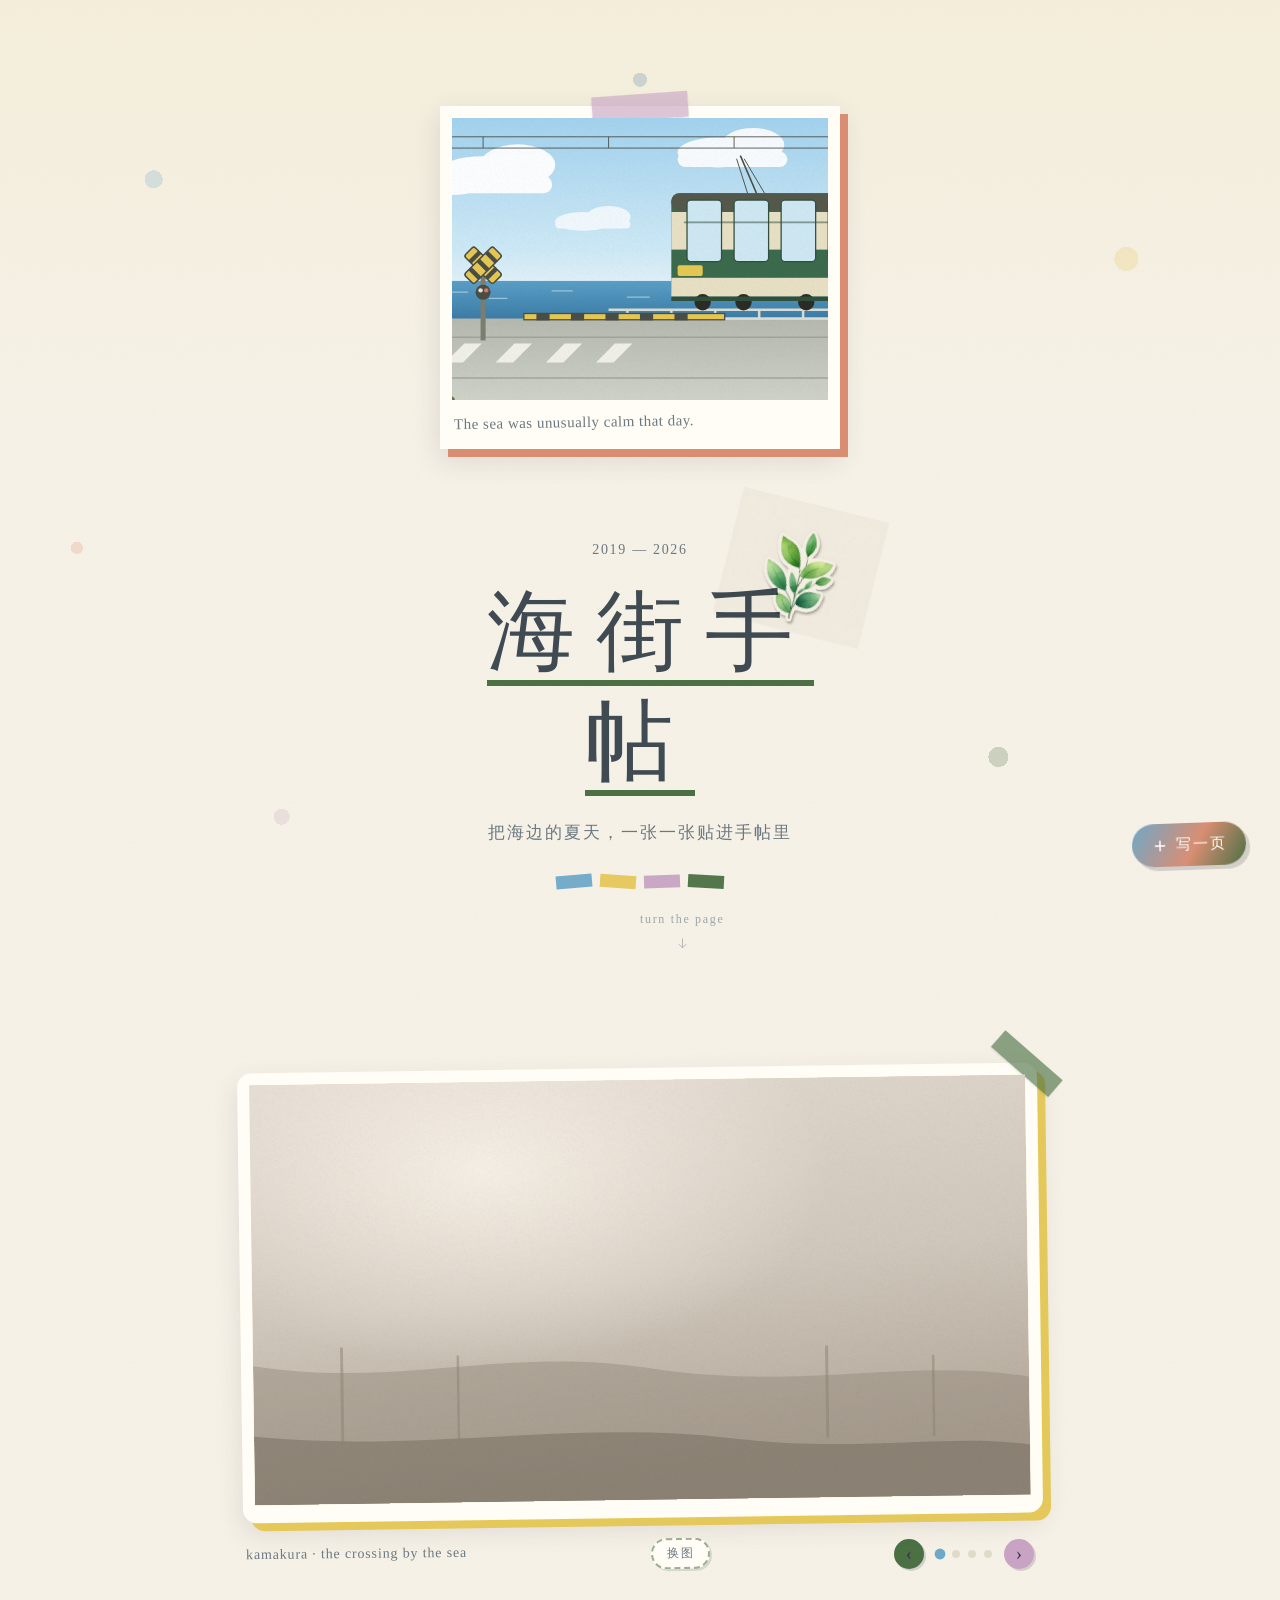
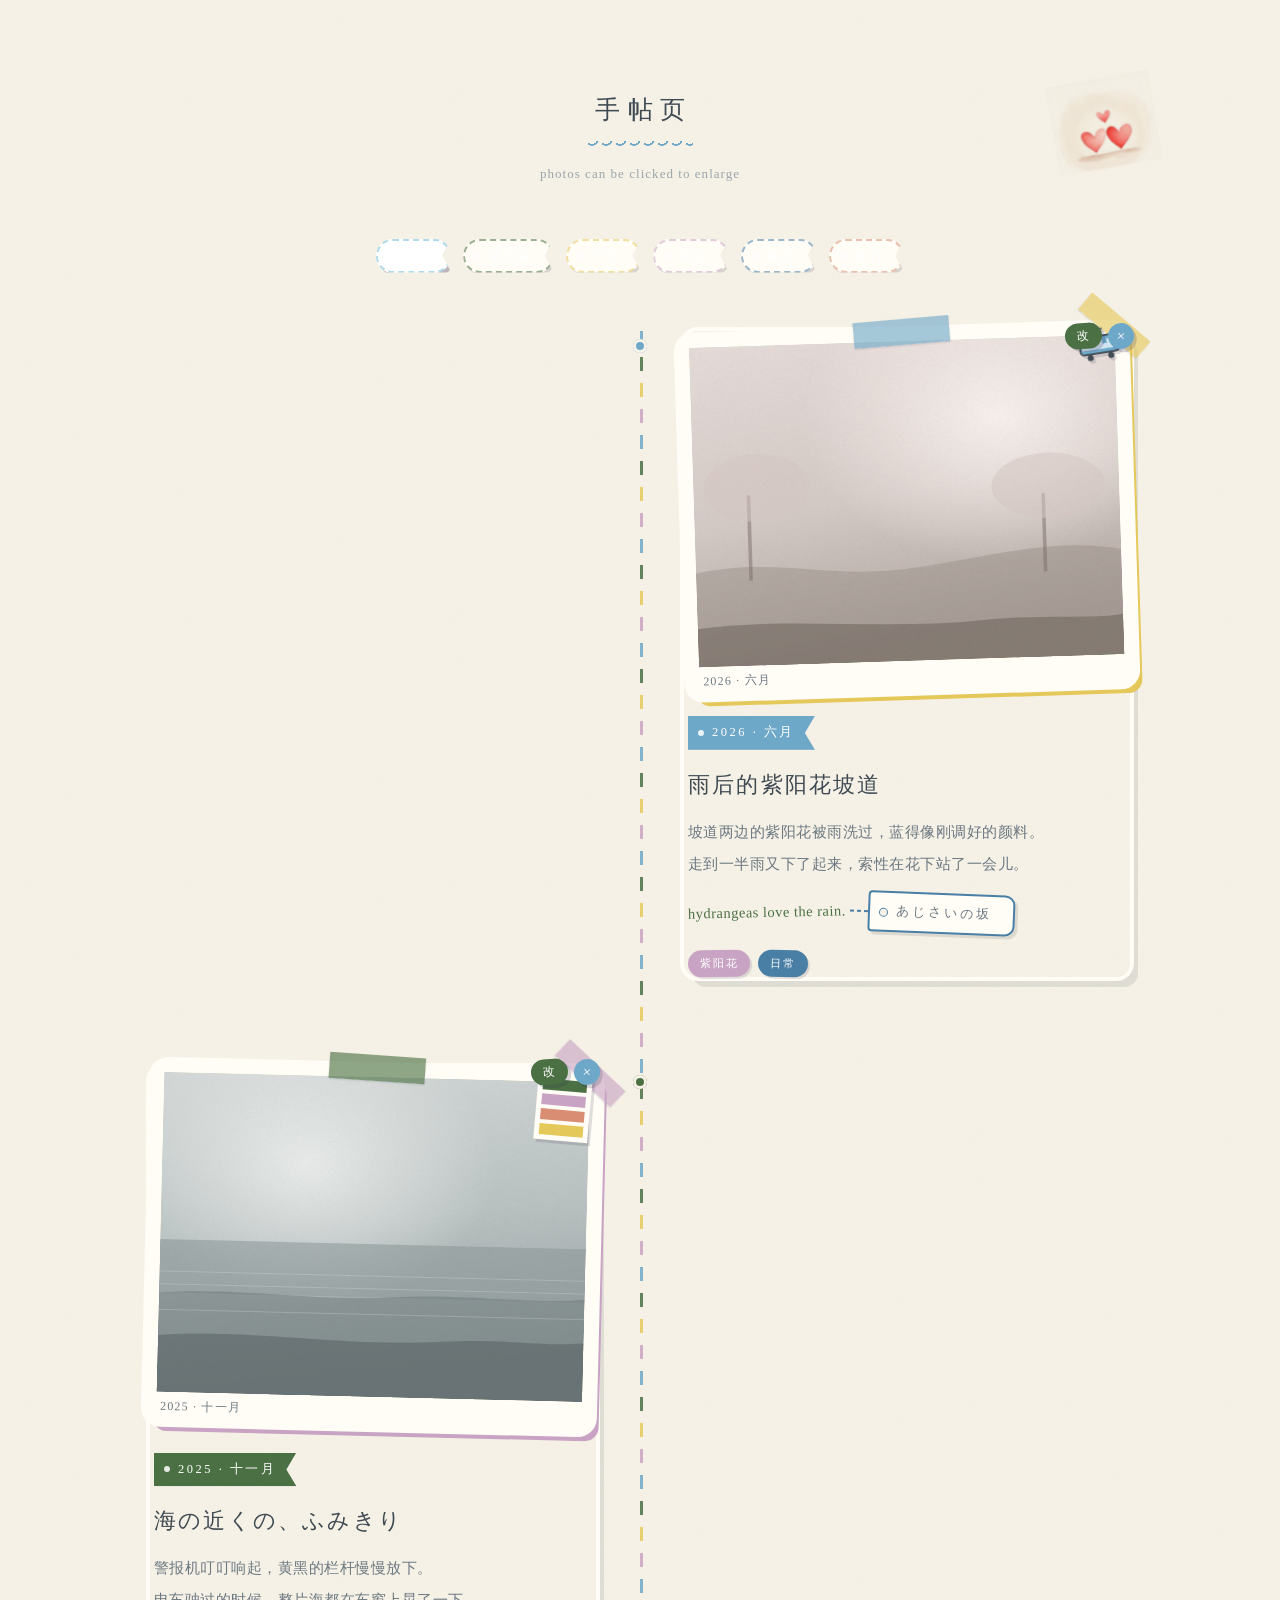
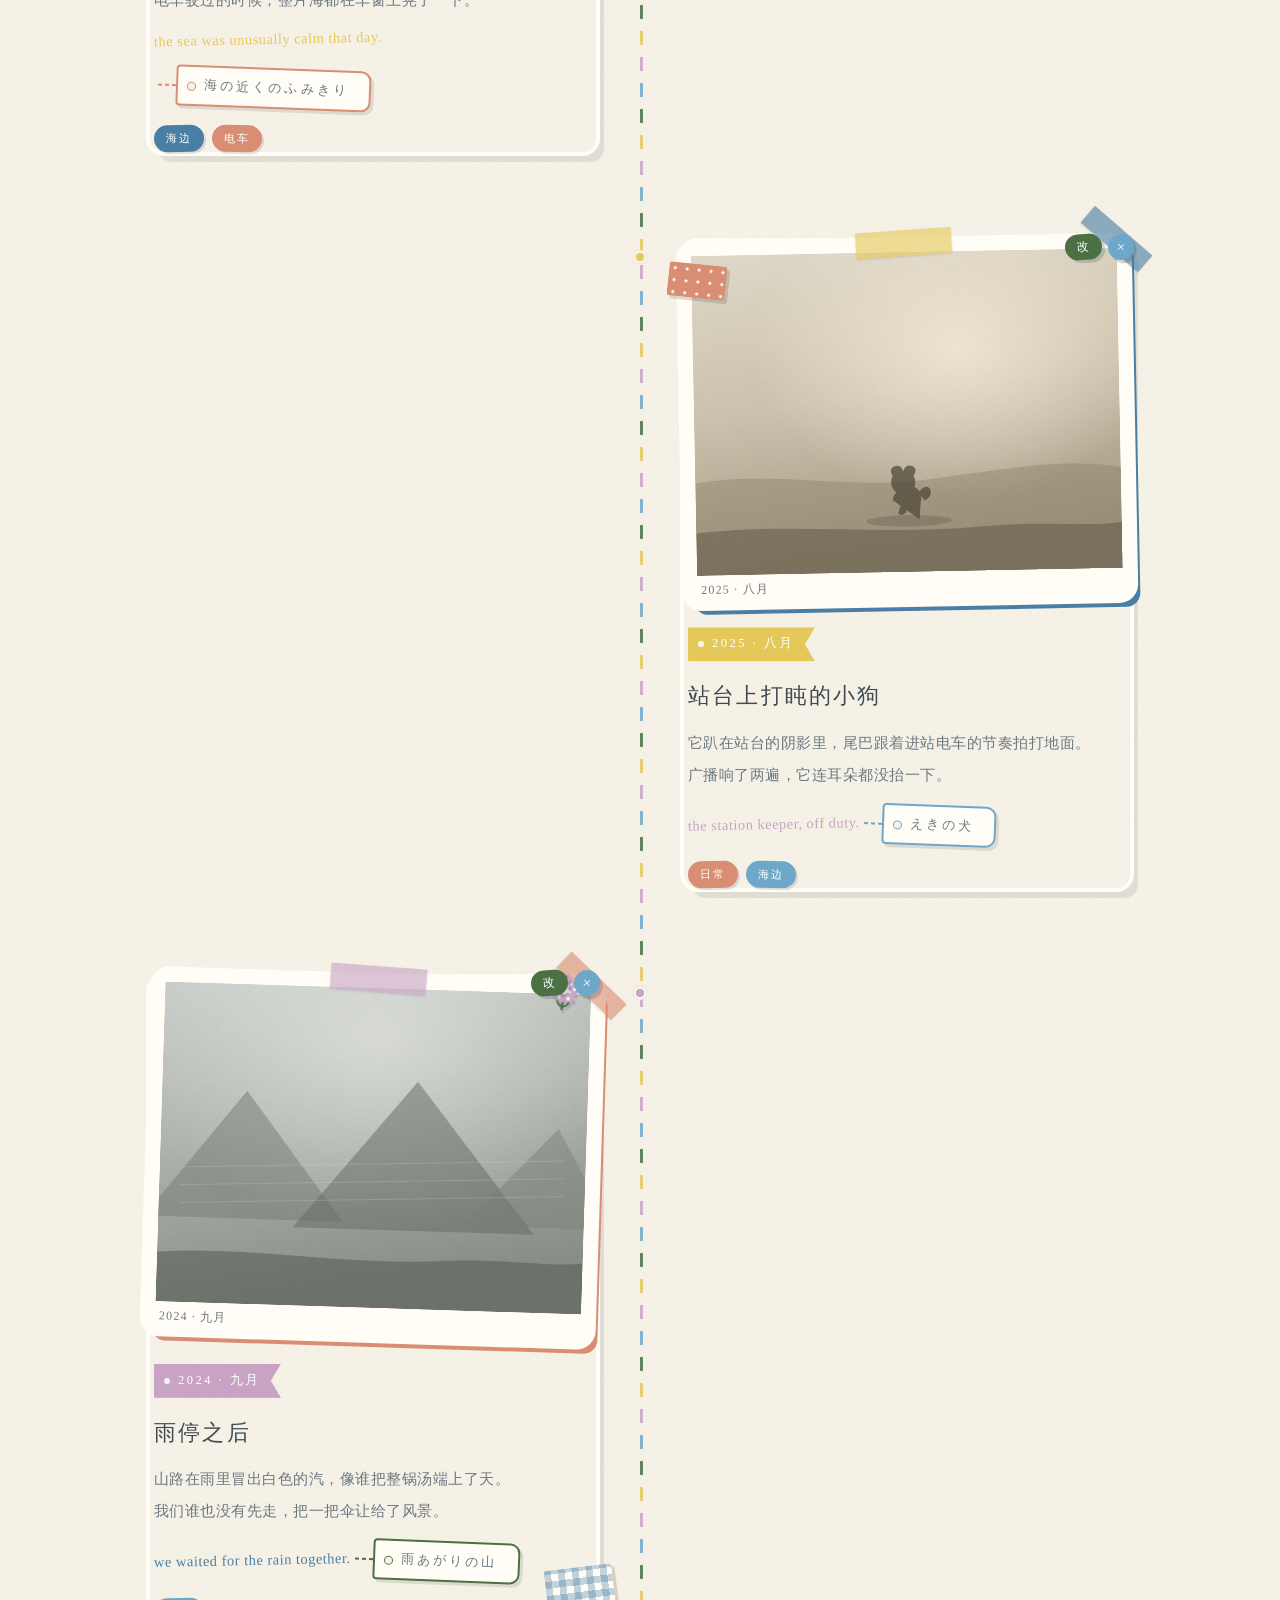
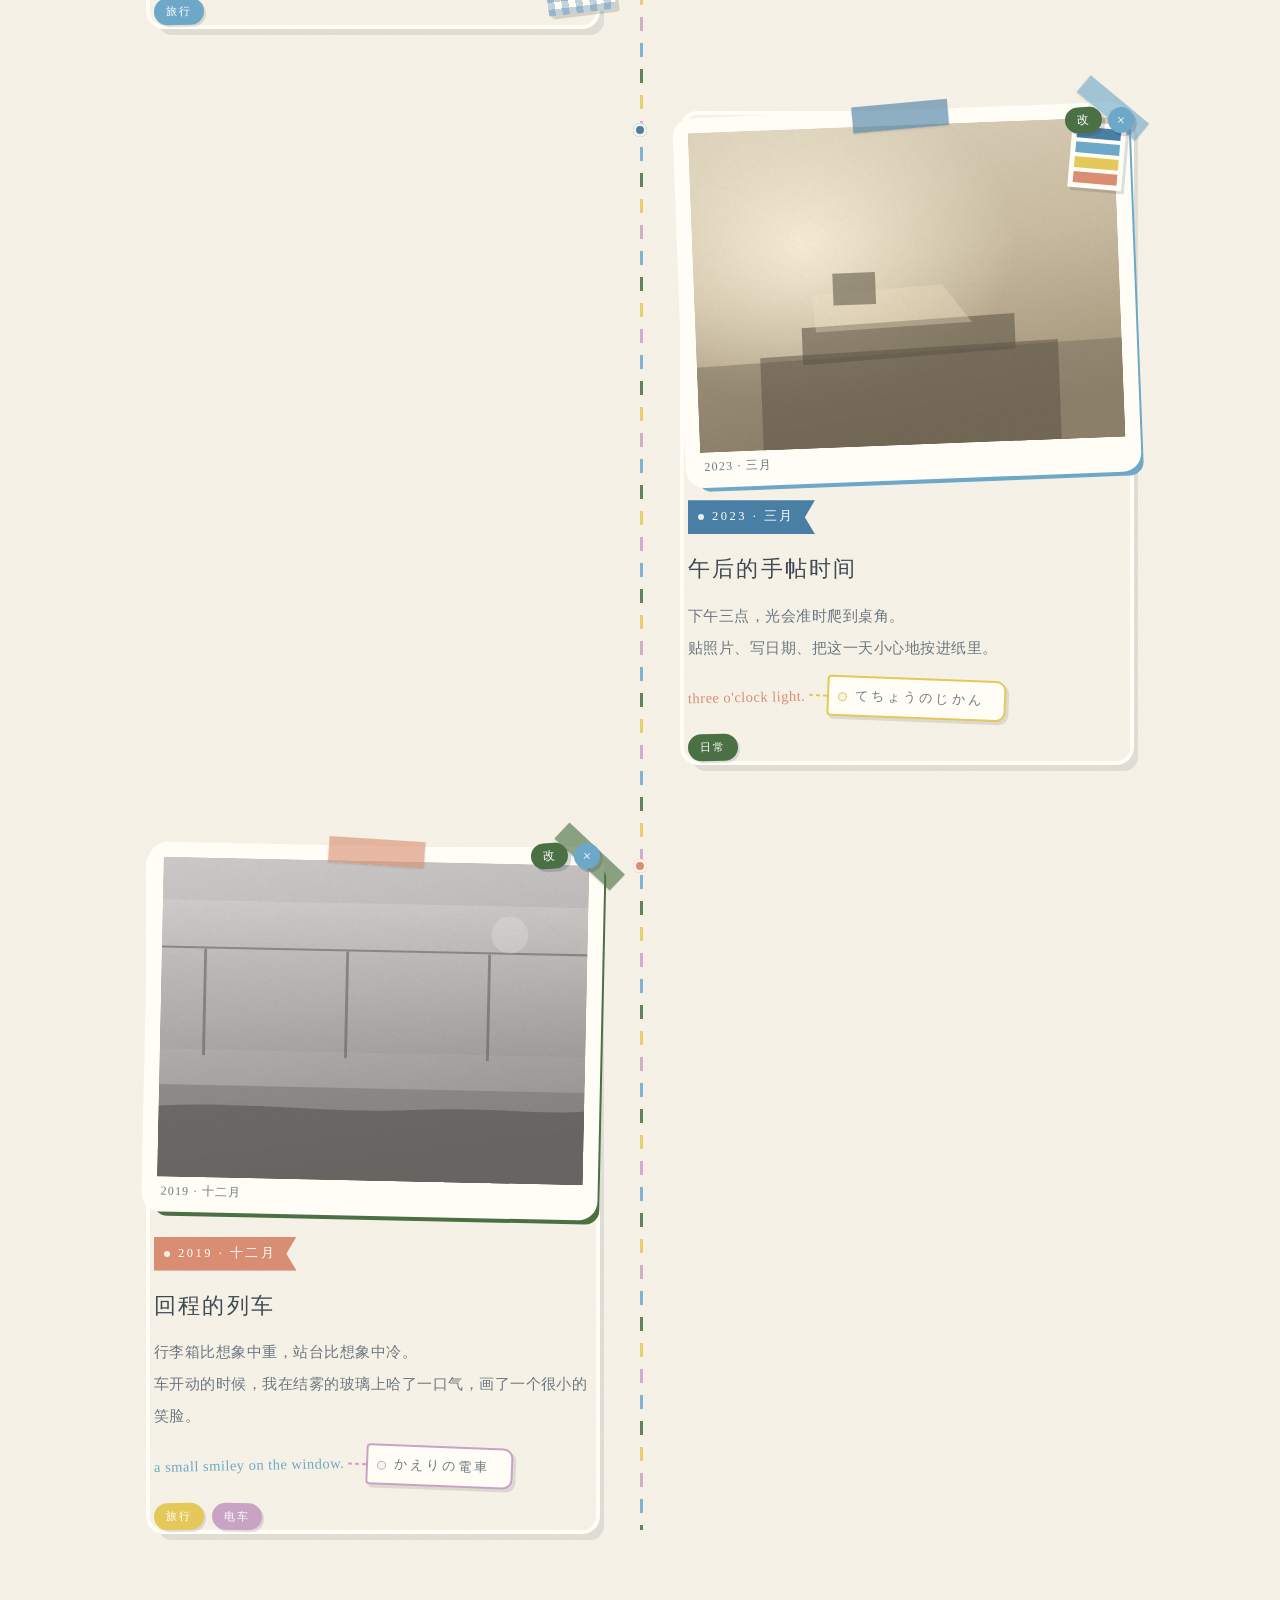
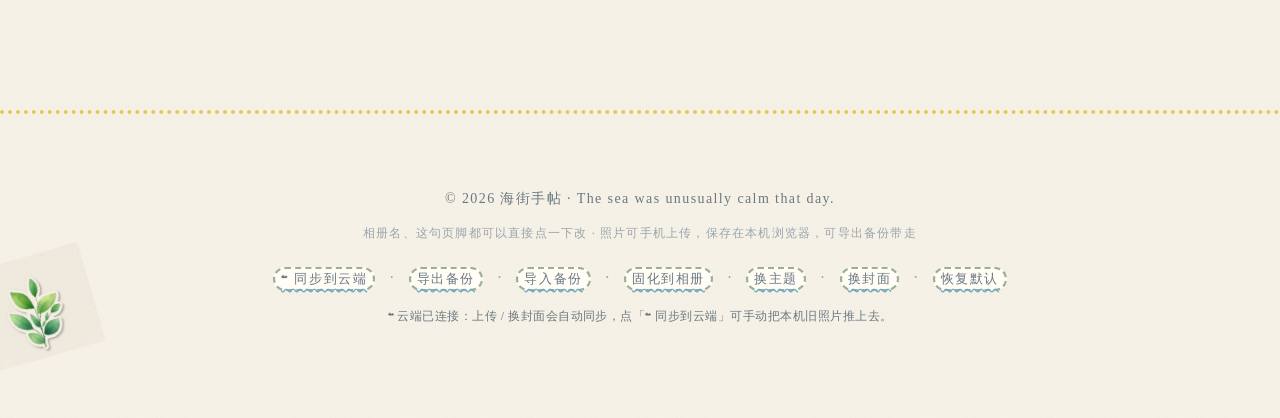
==== commit e1d275a3: "feat: 后台每12s自动同步，对方改动无需刷新即可看到" ====
--- a/index.html
+++ b/index.html
@@ -255,9 +255,9 @@
     <button class="lightbox__nav lightbox__nav--next" id="lightboxNext" type="button" aria-label="下一张">›</button>
   </div>
 
-  <script src="assets/js/data.js?v=20261022g"></script>
-  <script src="assets/js/cloud-config.js?v=20261022g"></script>
-  <script src="assets/js/cloud.js?v=20261022g"></script>
-  <script src="assets/js/main.js?v=20261022g"></script>
+  <script src="assets/js/data.js?v=20261022h"></script>
+  <script src="assets/js/cloud-config.js?v=20261022h"></script>
+  <script src="assets/js/cloud.js?v=20261022h"></script>
+  <script src="assets/js/main.js?v=20261022h"></script>
 </body>
 </html>
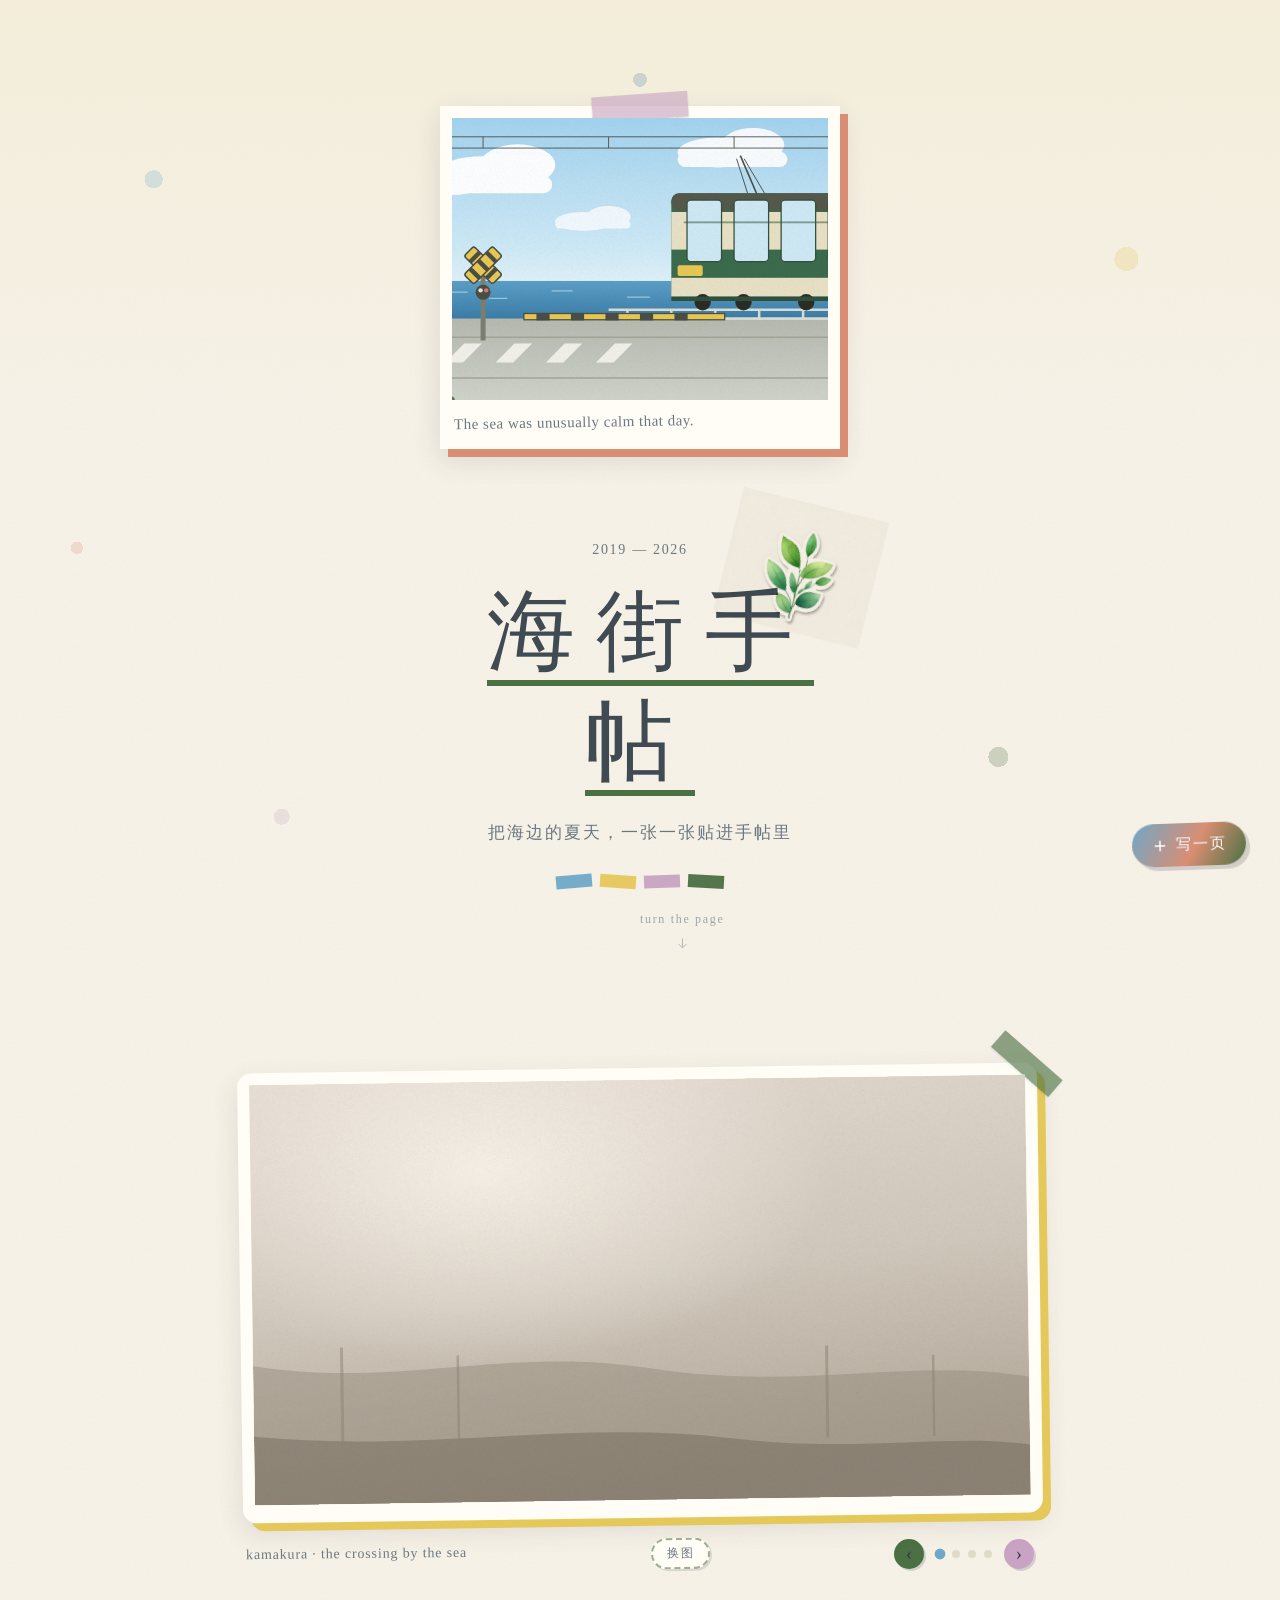
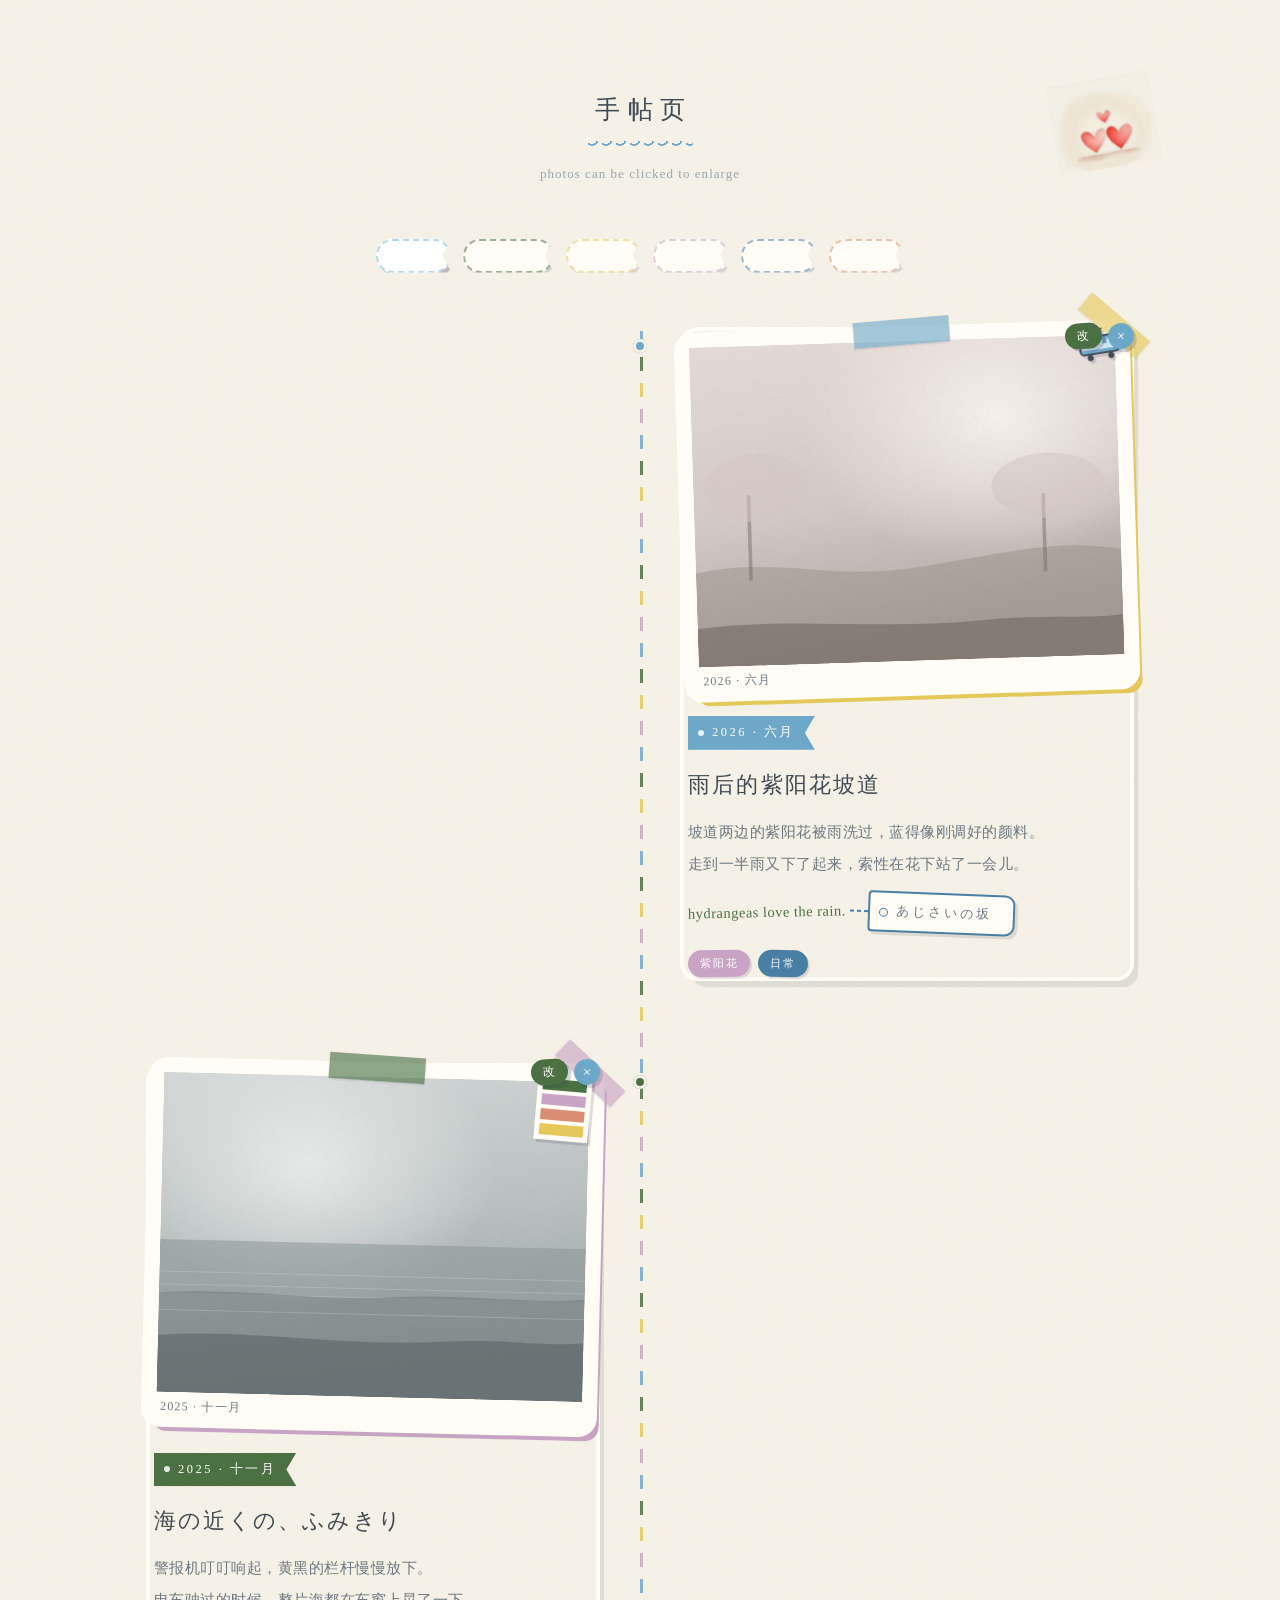
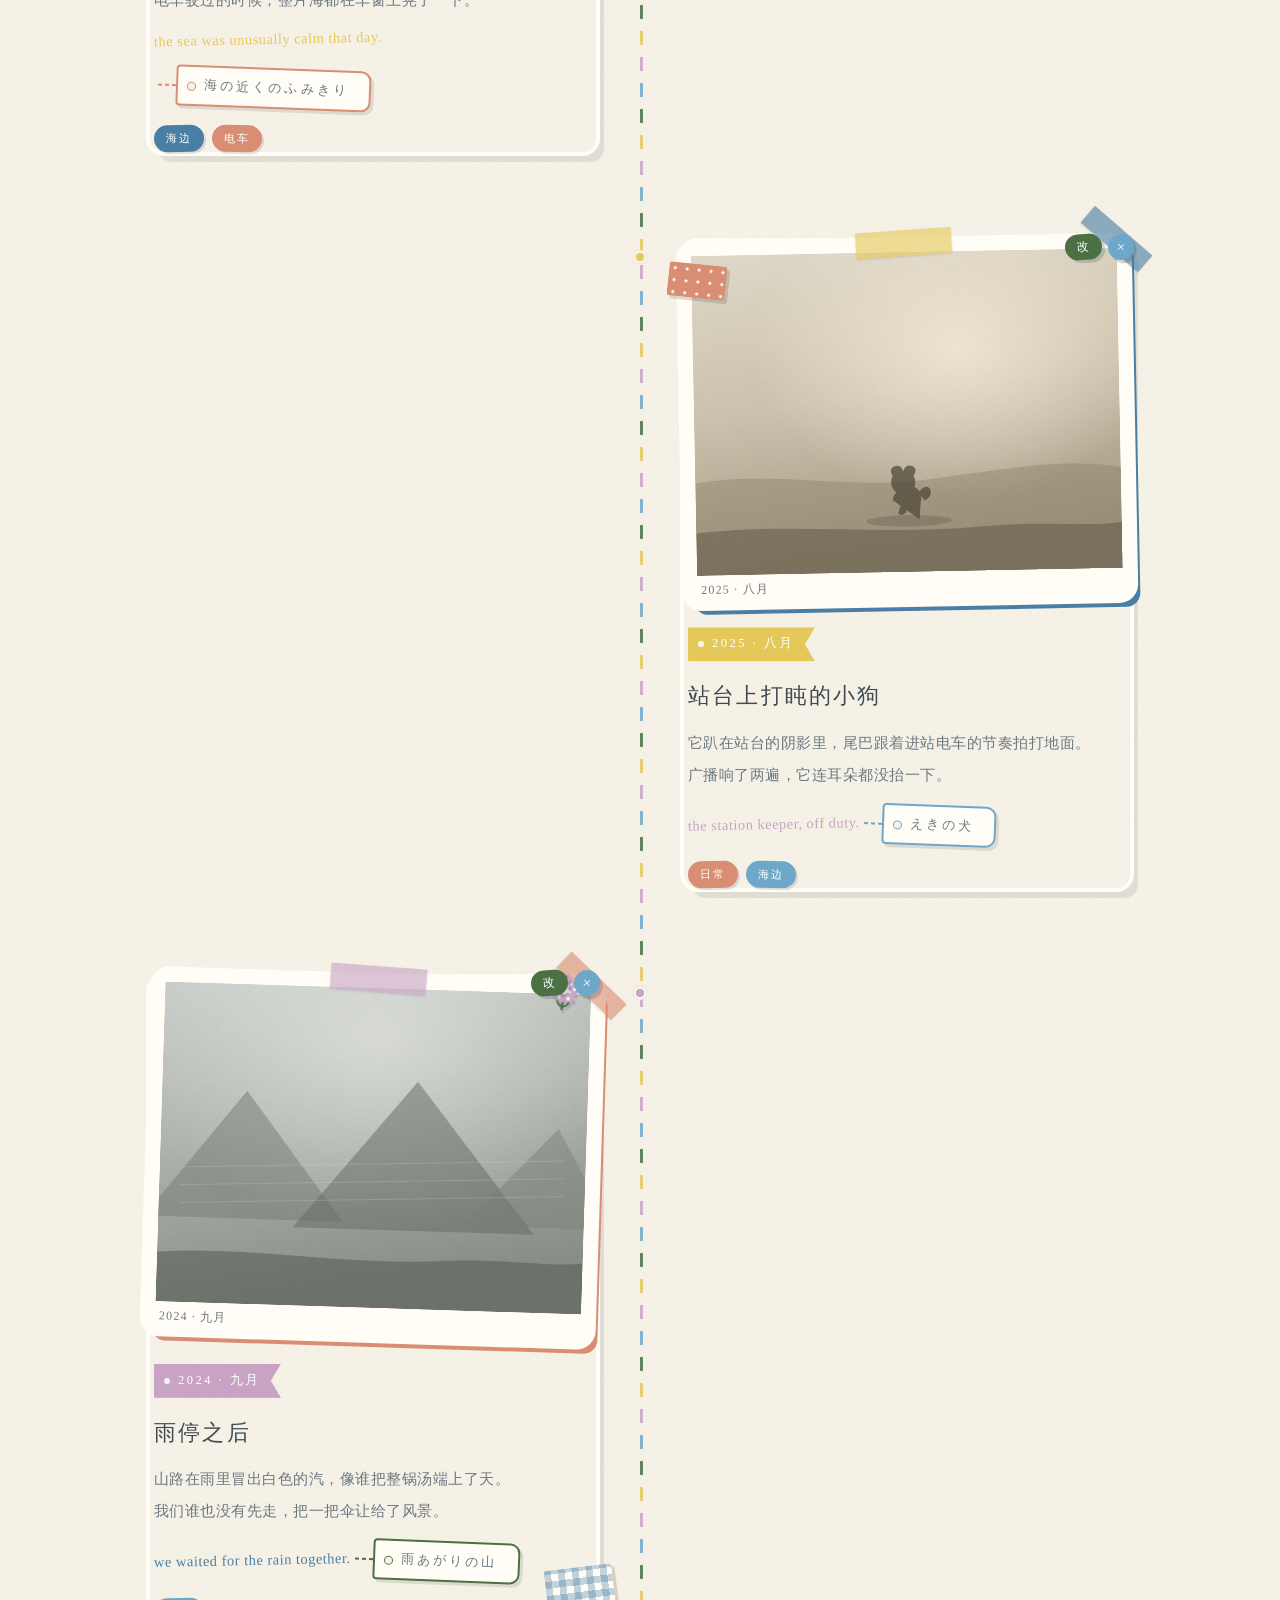
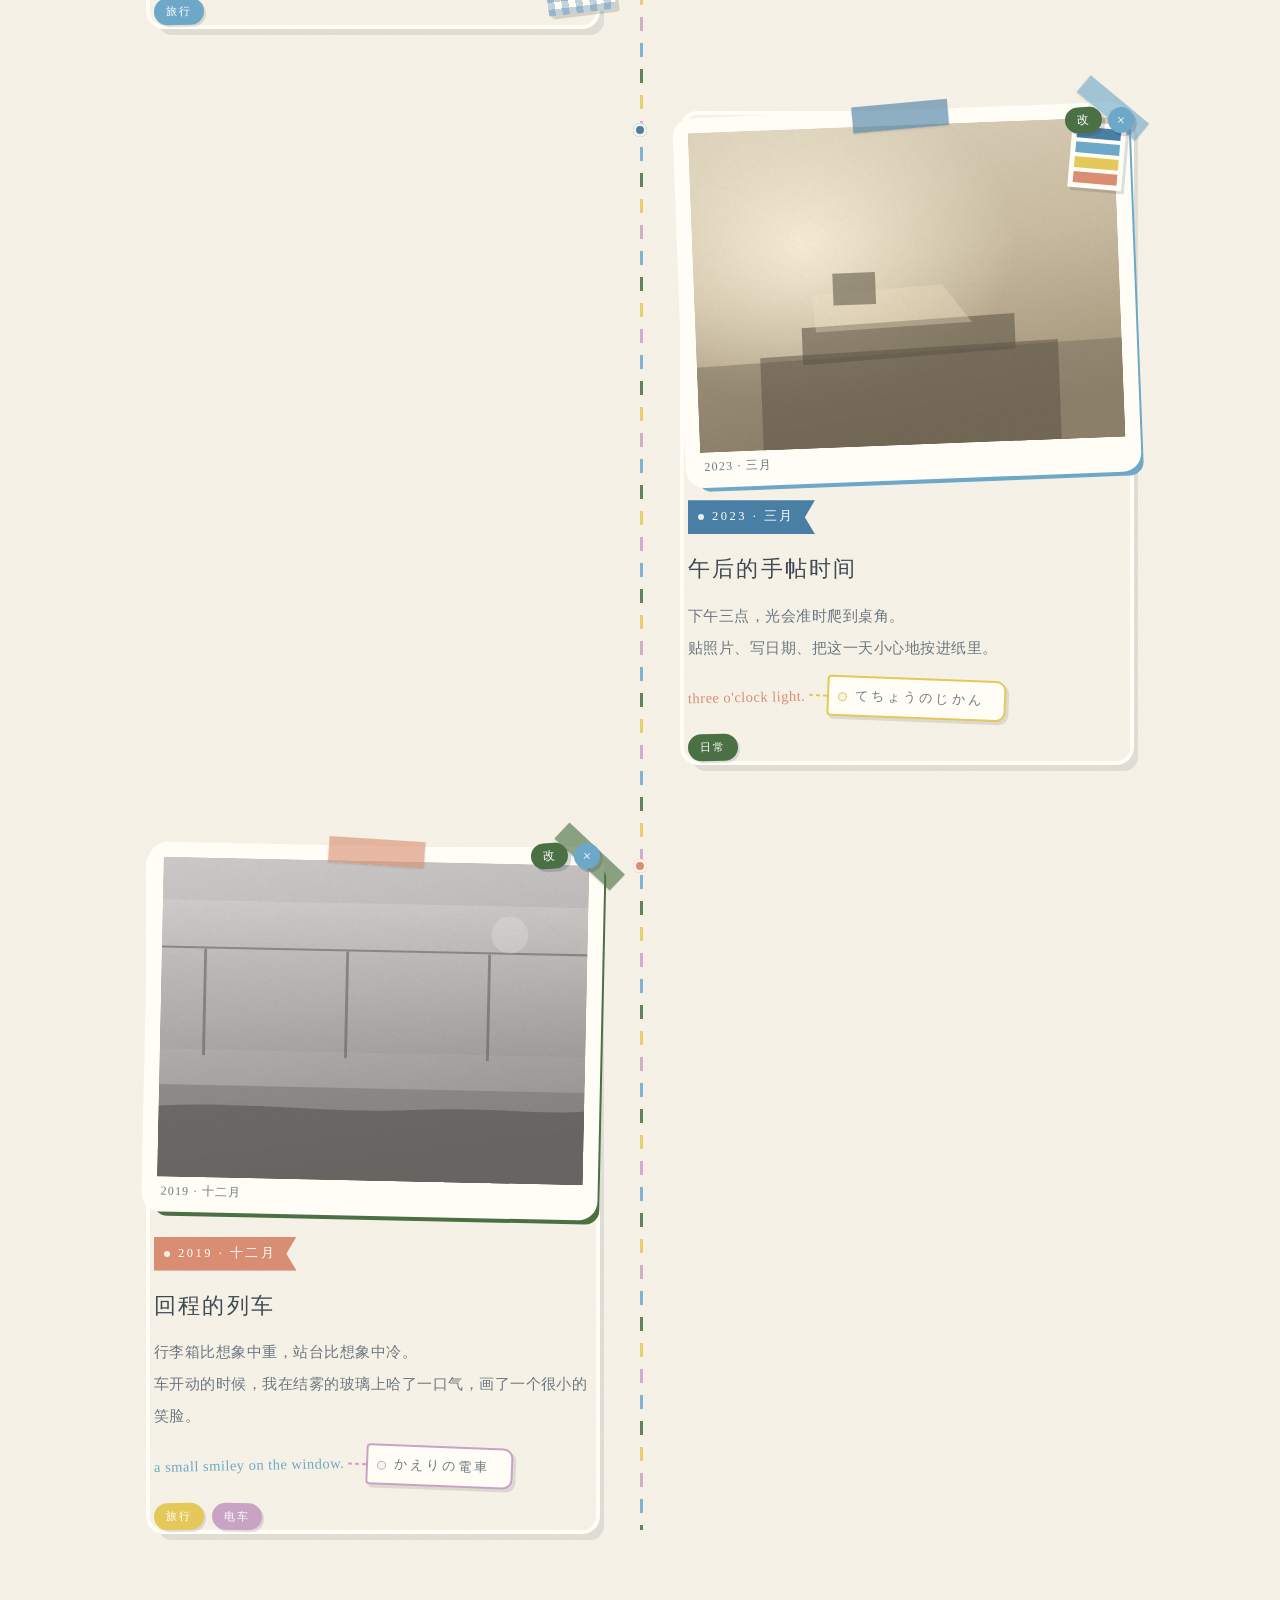
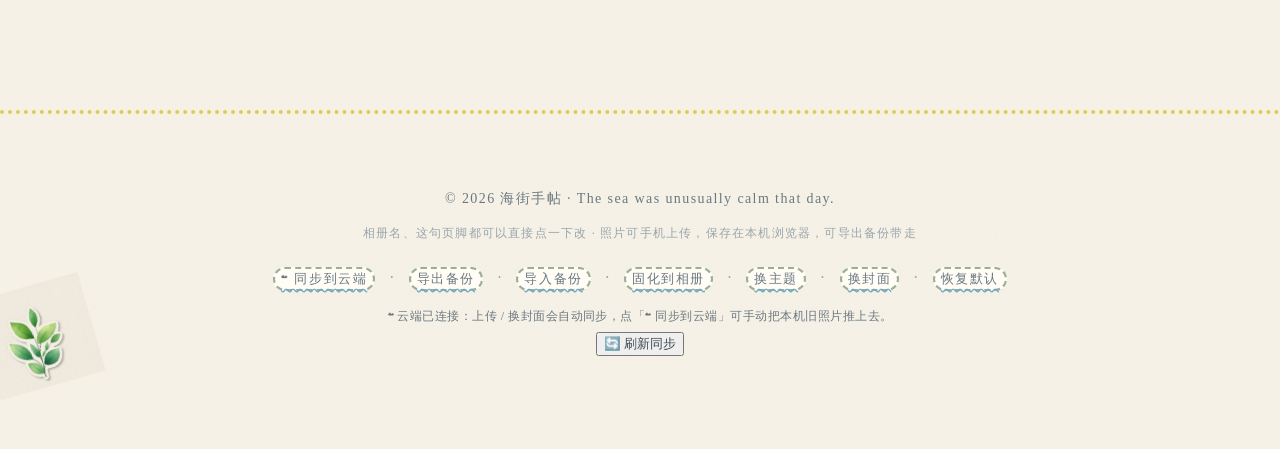
==== commit 2071df29: "fix: 照片改用 raw 源免 Pages 构建延迟 + 手动刷新/焦点刷新 + 分设备诊断" ====
--- a/index.html
+++ b/index.html
@@ -158,6 +158,7 @@
       <input type="file" id="coverInput" accept="image/*" hidden>
     </p>
     <p class="footer__status" id="syncStatus"></p>
+    <button id="refreshBtn" type="button">🔄 刷新同步</button>
   </footer>
 
   <!-- ===================== 「写一页」上传弹层 ===================== -->
@@ -255,9 +256,9 @@
     <button class="lightbox__nav lightbox__nav--next" id="lightboxNext" type="button" aria-label="下一张">›</button>
   </div>
 
-  <script src="assets/js/data.js?v=20261022h"></script>
-  <script src="assets/js/cloud-config.js?v=20261022h"></script>
-  <script src="assets/js/cloud.js?v=20261022h"></script>
-  <script src="assets/js/main.js?v=20261022h"></script>
+  <script src="assets/js/data.js?v=20261022i"></script>
+  <script src="assets/js/cloud-config.js?v=20261022i"></script>
+  <script src="assets/js/cloud.js?v=20261022i"></script>
+  <script src="assets/js/main.js?v=20261022i"></script>
 </body>
 </html>
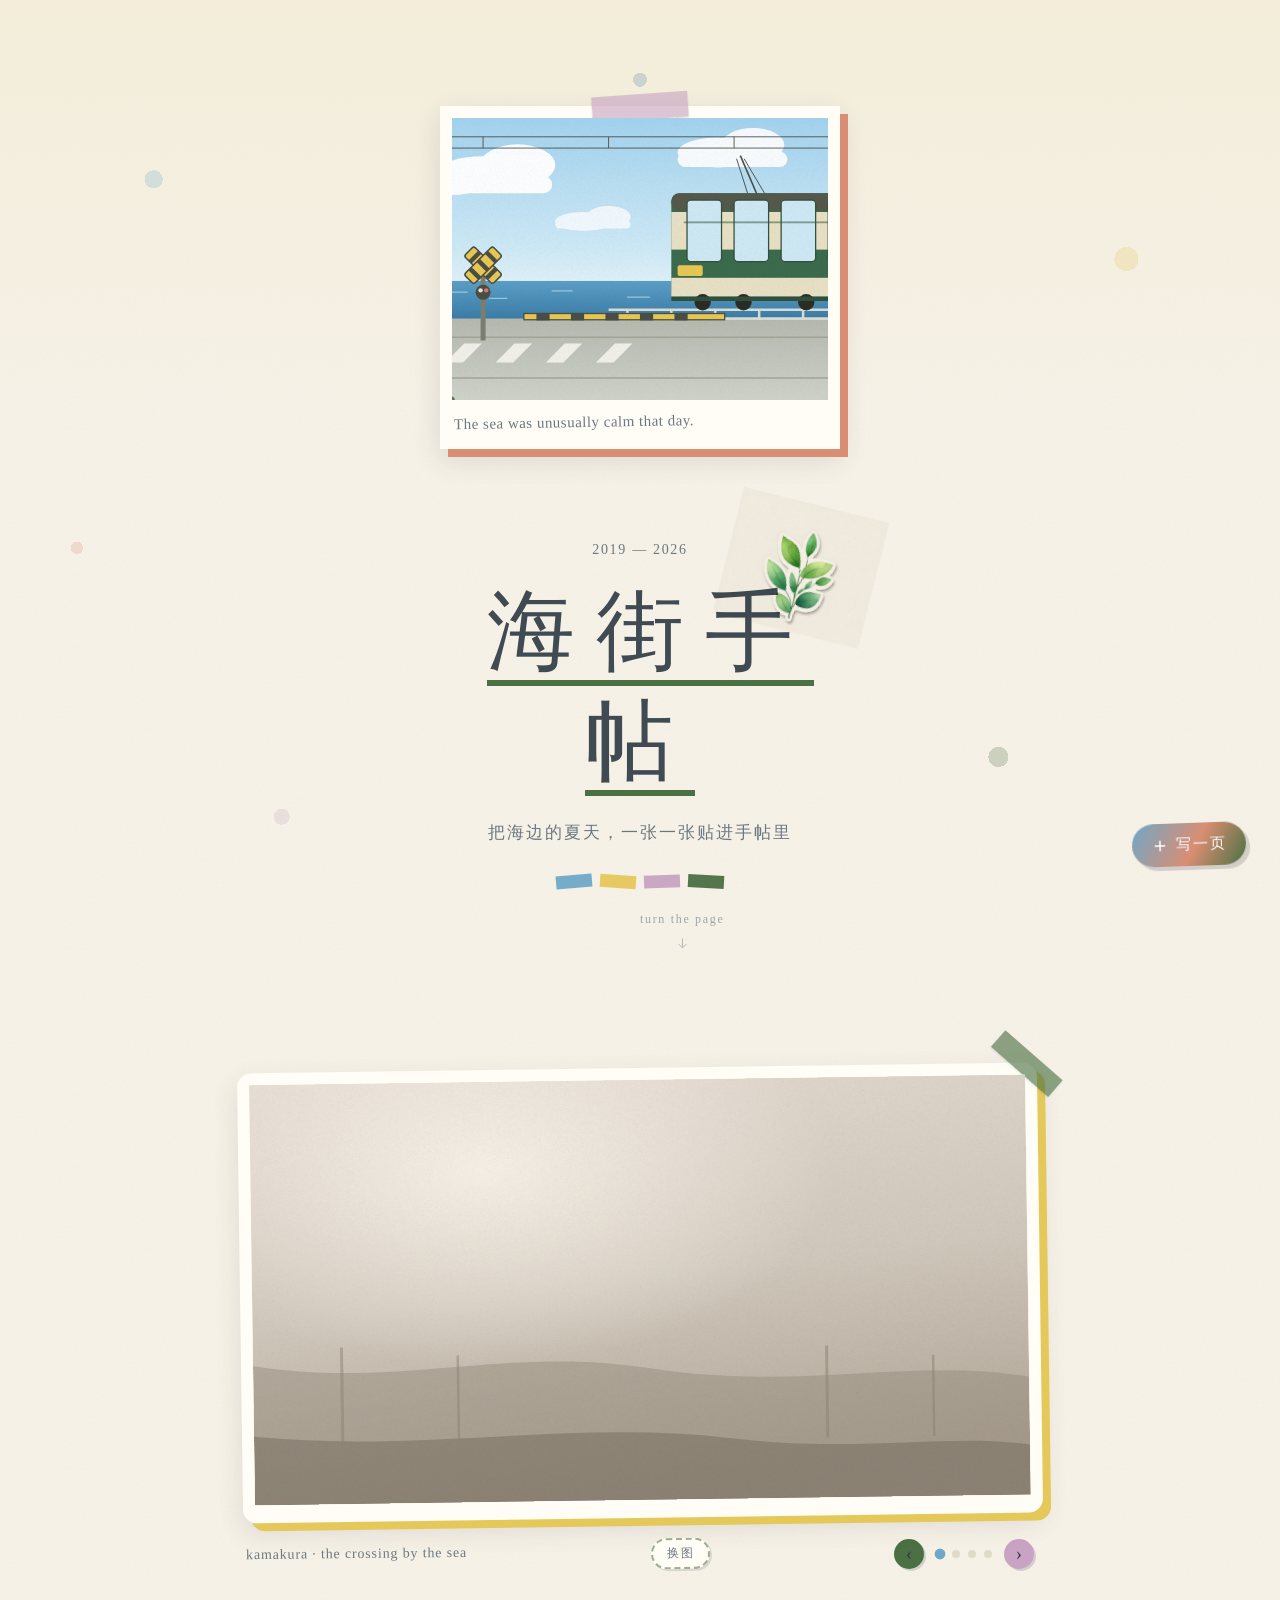
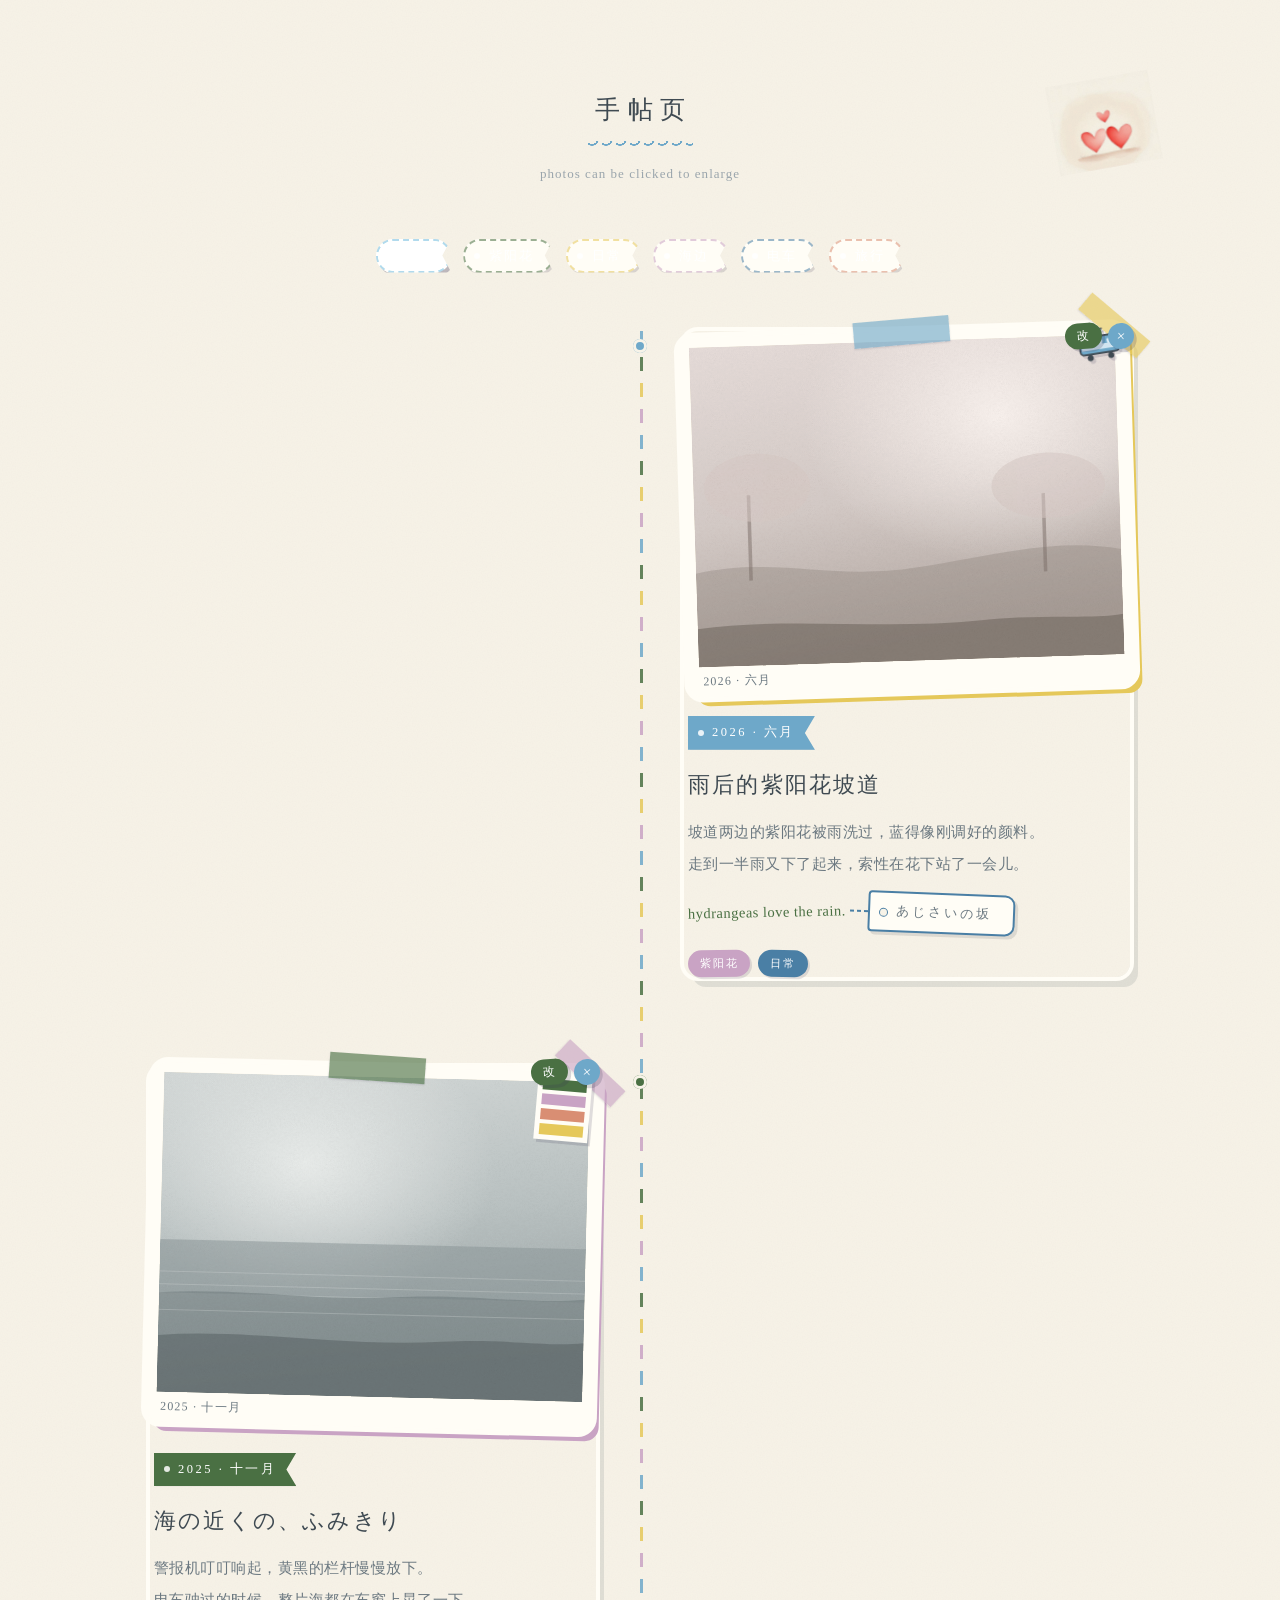
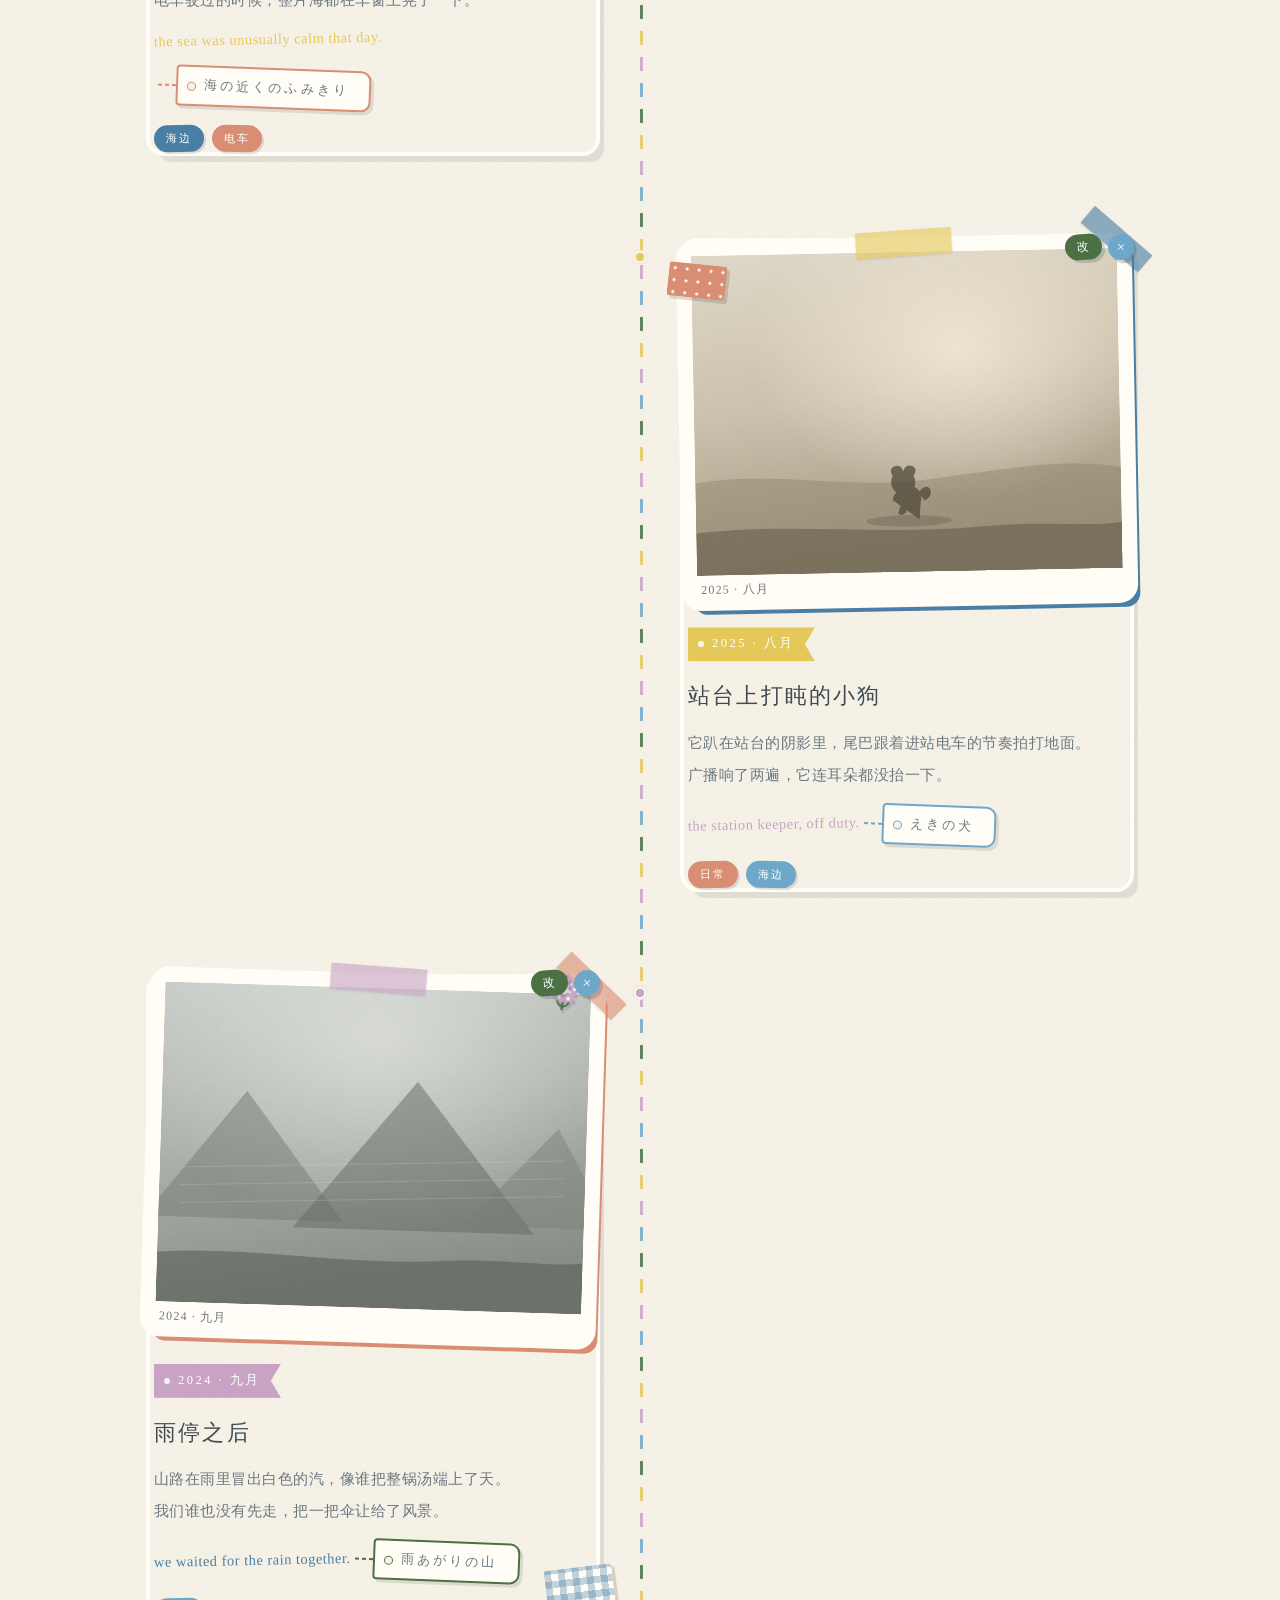
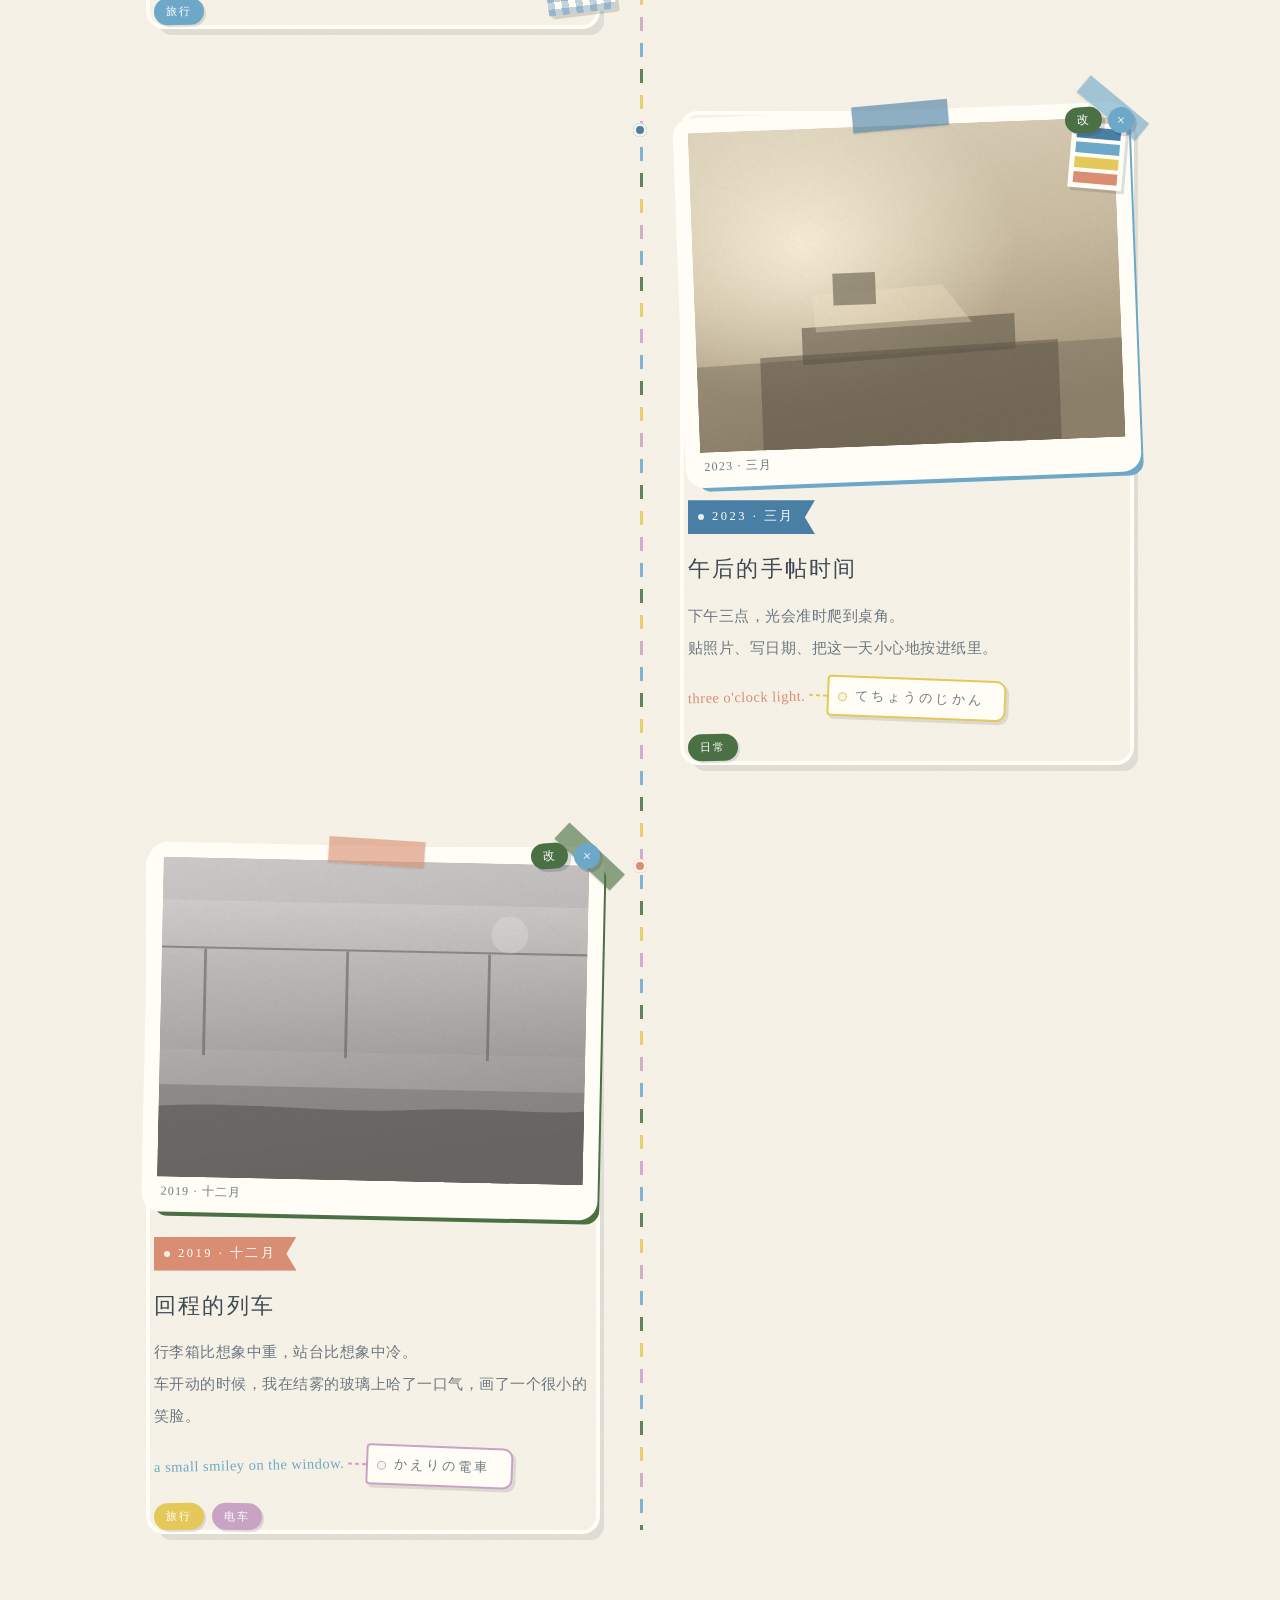
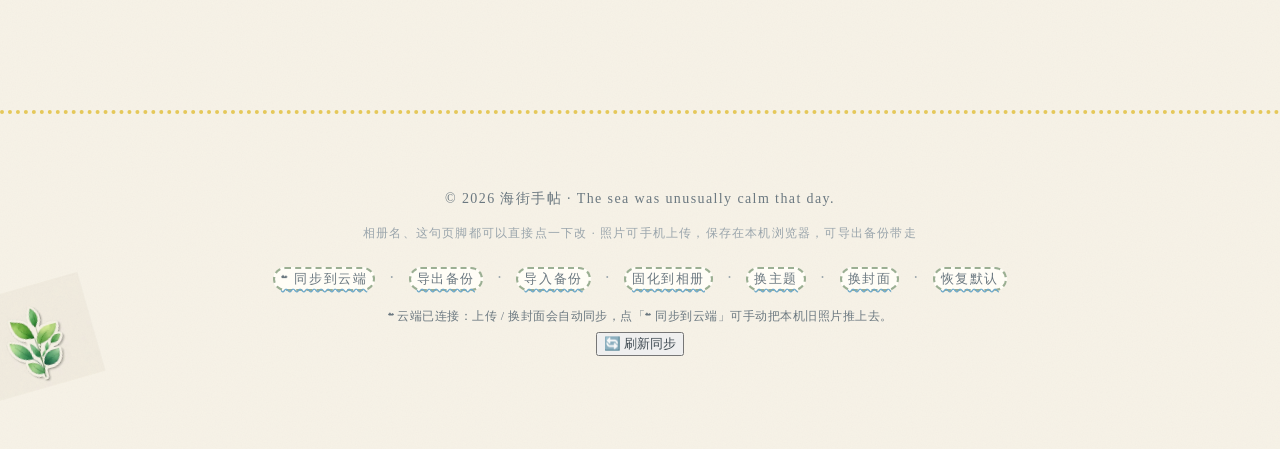
==== commit 3fabc3ab: "fix: 图片改回 Pages 源(国内可访问) + 封面改存独立文件" ====
--- a/index.html
+++ b/index.html
@@ -256,9 +256,9 @@
     <button class="lightbox__nav lightbox__nav--next" id="lightboxNext" type="button" aria-label="下一张">›</button>
   </div>
 
-  <script src="assets/js/data.js?v=20261022i"></script>
-  <script src="assets/js/cloud-config.js?v=20261022i"></script>
-  <script src="assets/js/cloud.js?v=20261022i"></script>
-  <script src="assets/js/main.js?v=20261022i"></script>
+  <script src="assets/js/data.js?v=20261022k"></script>
+  <script src="assets/js/cloud-config.js?v=20261022k"></script>
+  <script src="assets/js/cloud.js?v=20261022k"></script>
+  <script src="assets/js/main.js?v=20261022k"></script>
 </body>
 </html>
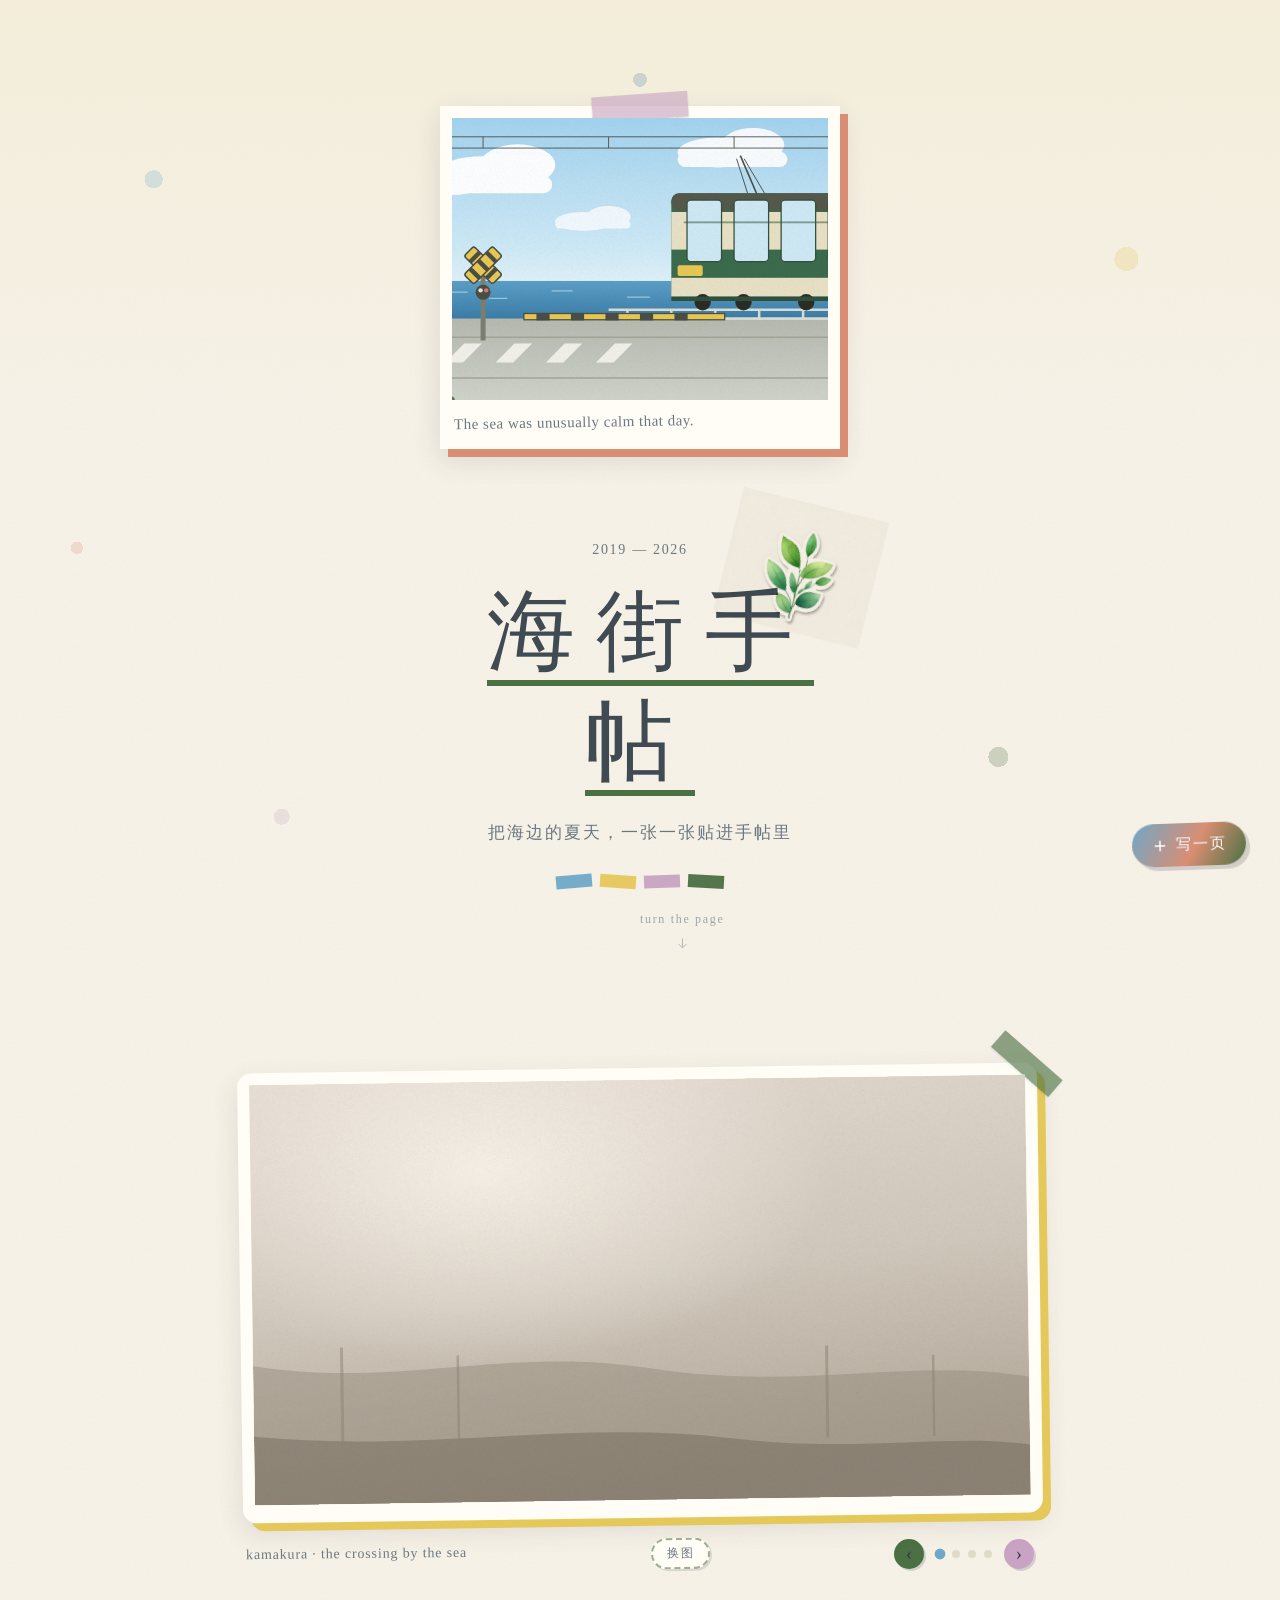
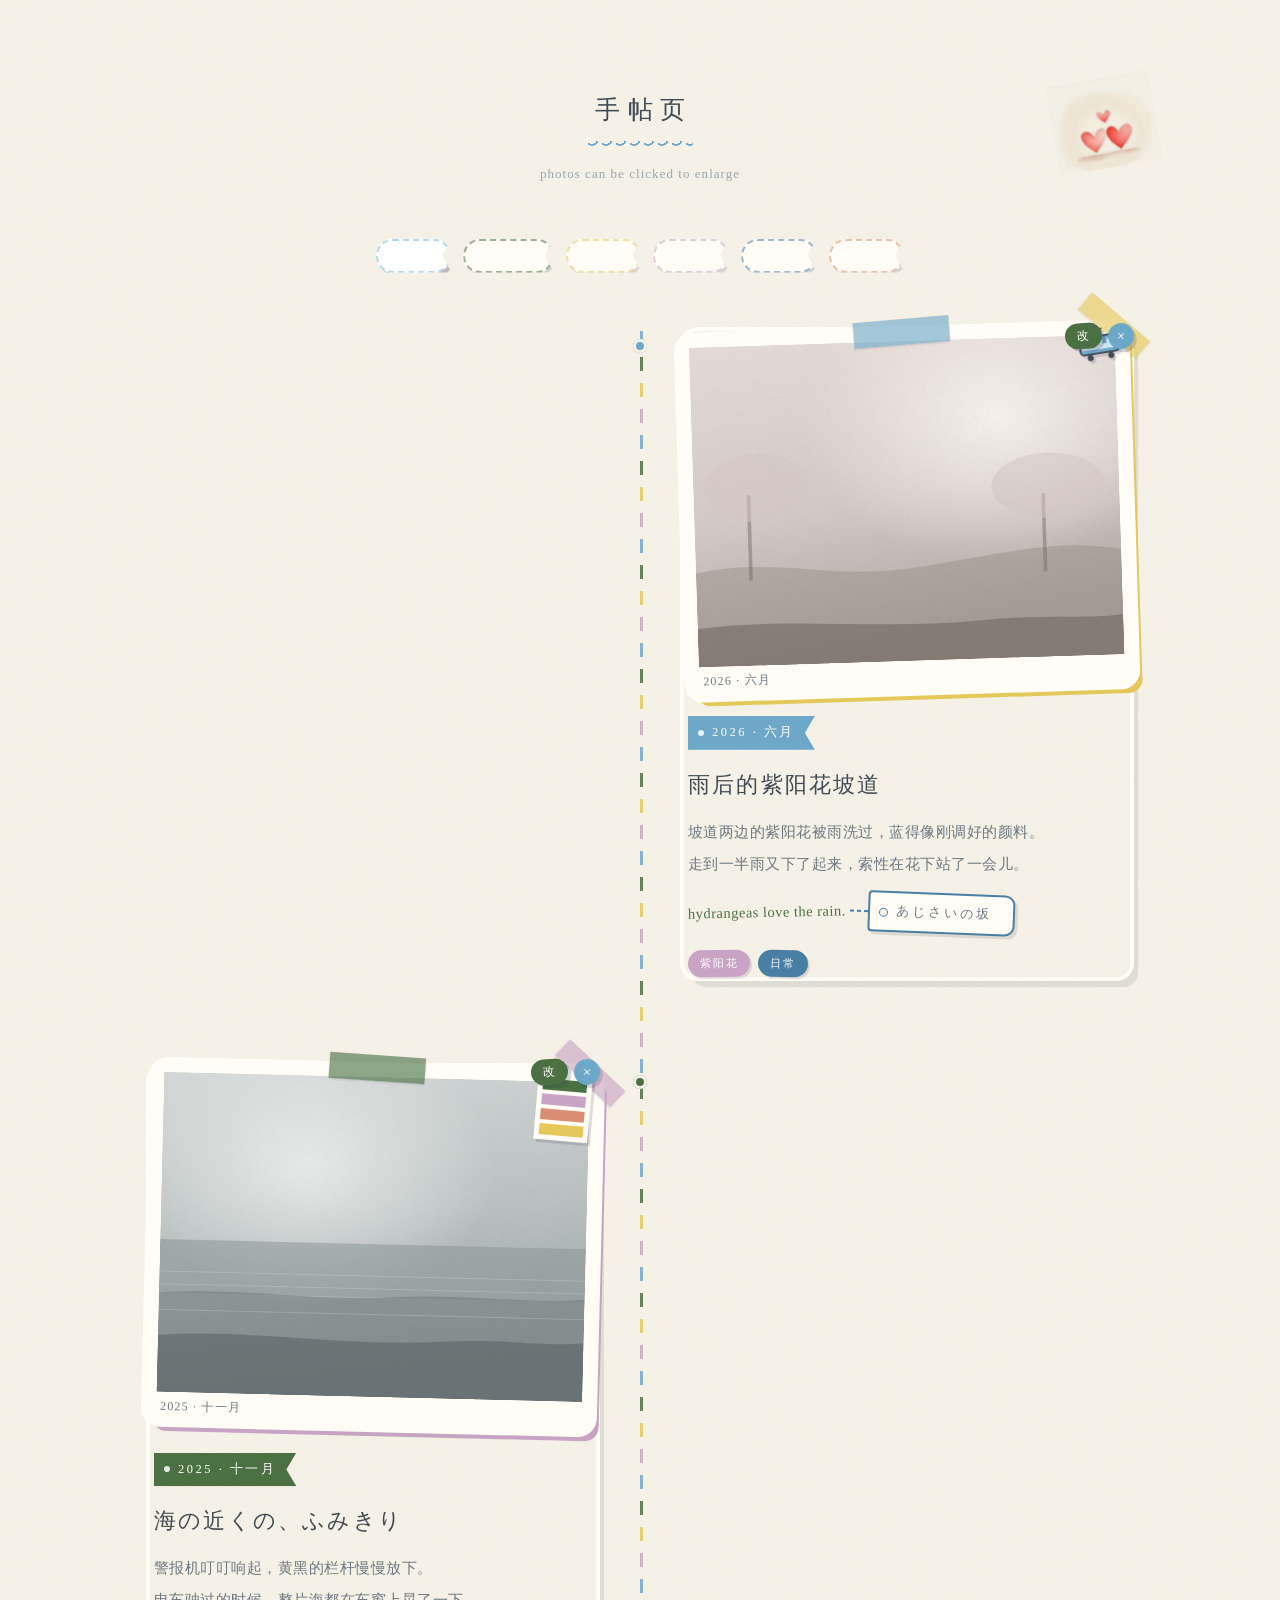
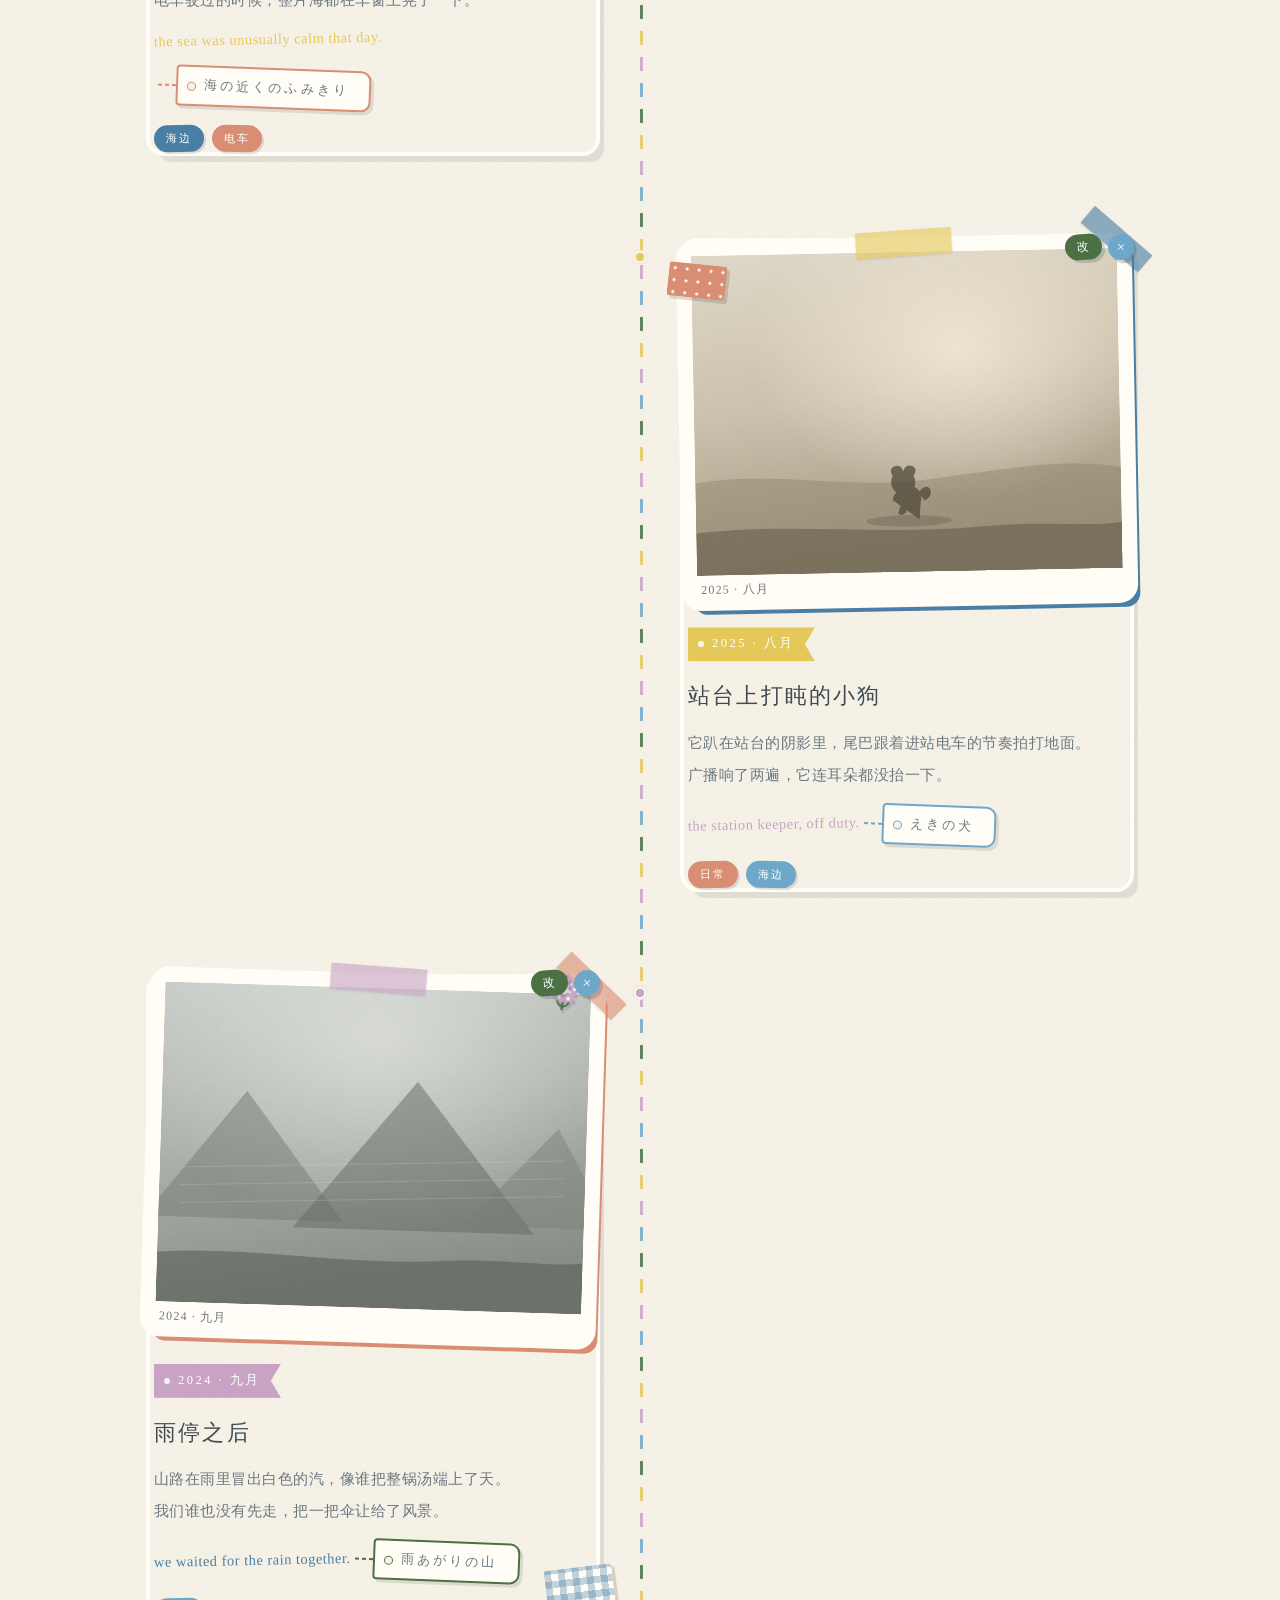
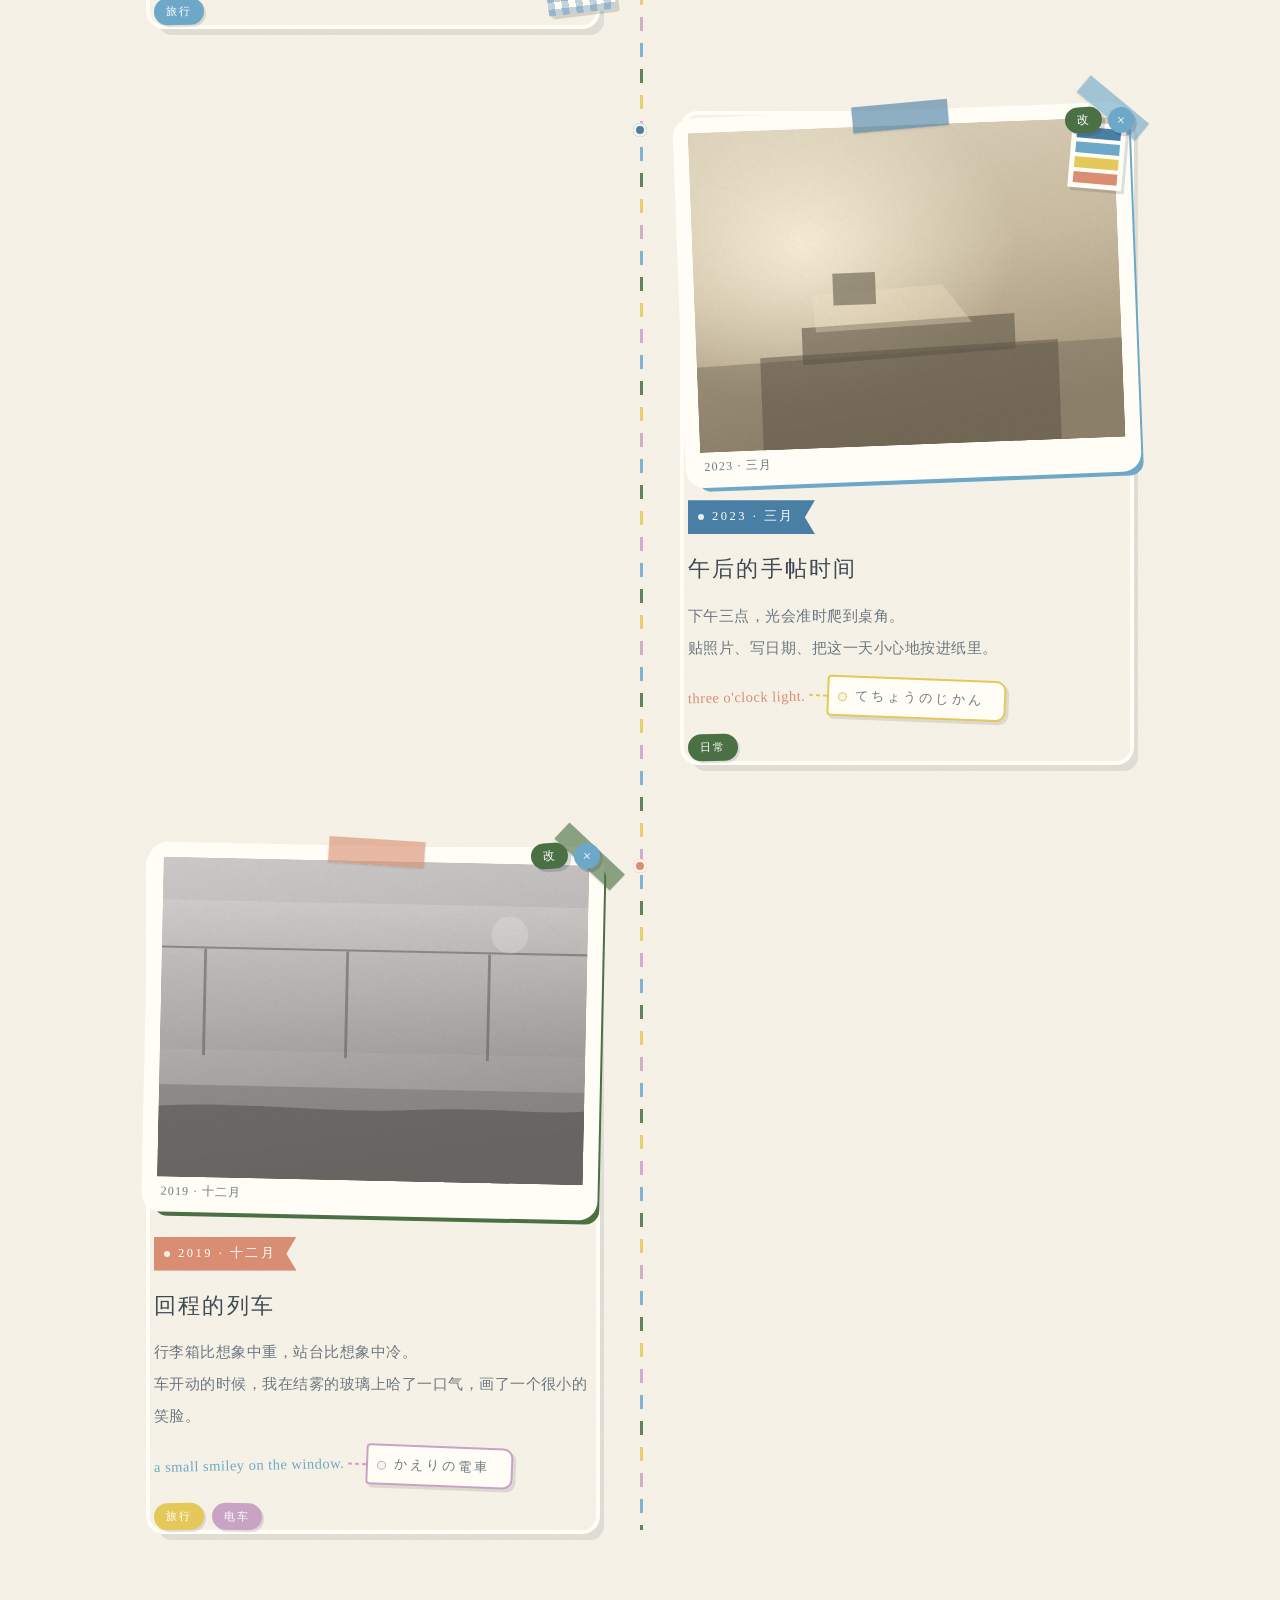
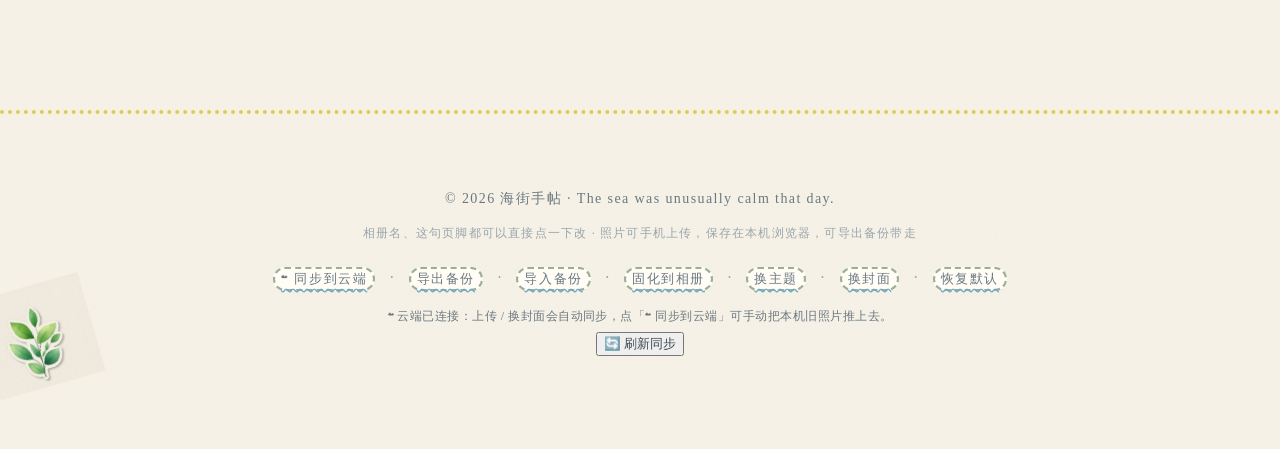
==== commit 716f8bb1: "fix: 改字不同步——不再用本机操作时间判断新旧，改为独立的云端版本时间，双向都能同步" ====
--- a/index.html
+++ b/index.html
@@ -256,9 +256,9 @@
     <button class="lightbox__nav lightbox__nav--next" id="lightboxNext" type="button" aria-label="下一张">›</button>
   </div>
 
-  <script src="assets/js/data.js?v=20261022k"></script>
-  <script src="assets/js/cloud-config.js?v=20261022k"></script>
-  <script src="assets/js/cloud.js?v=20261022k"></script>
-  <script src="assets/js/main.js?v=20261022k"></script>
+  <script src="assets/js/data.js?v=20261101l"></script>
+  <script src="assets/js/cloud-config.js?v=20261101l"></script>
+  <script src="assets/js/cloud.js?v=20261101l"></script>
+  <script src="assets/js/main.js?v=20261101l"></script>
 </body>
 </html>
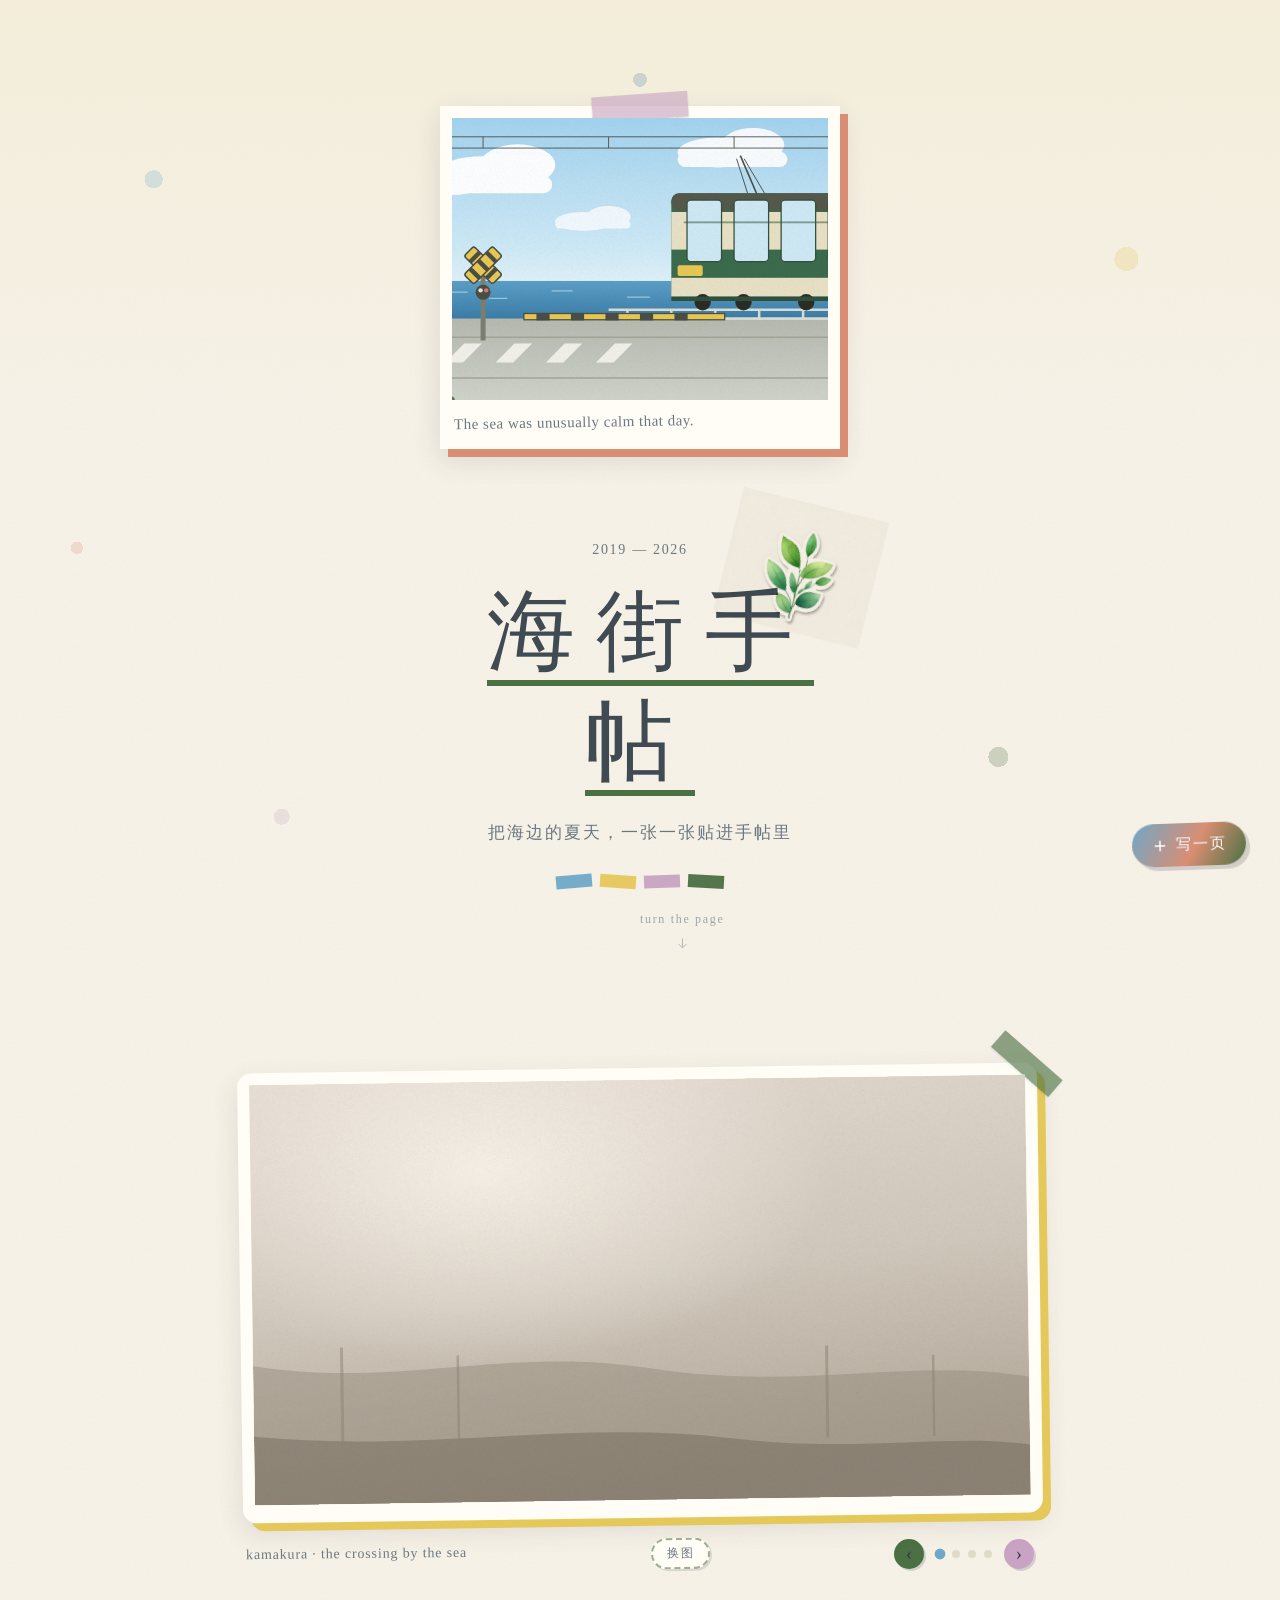
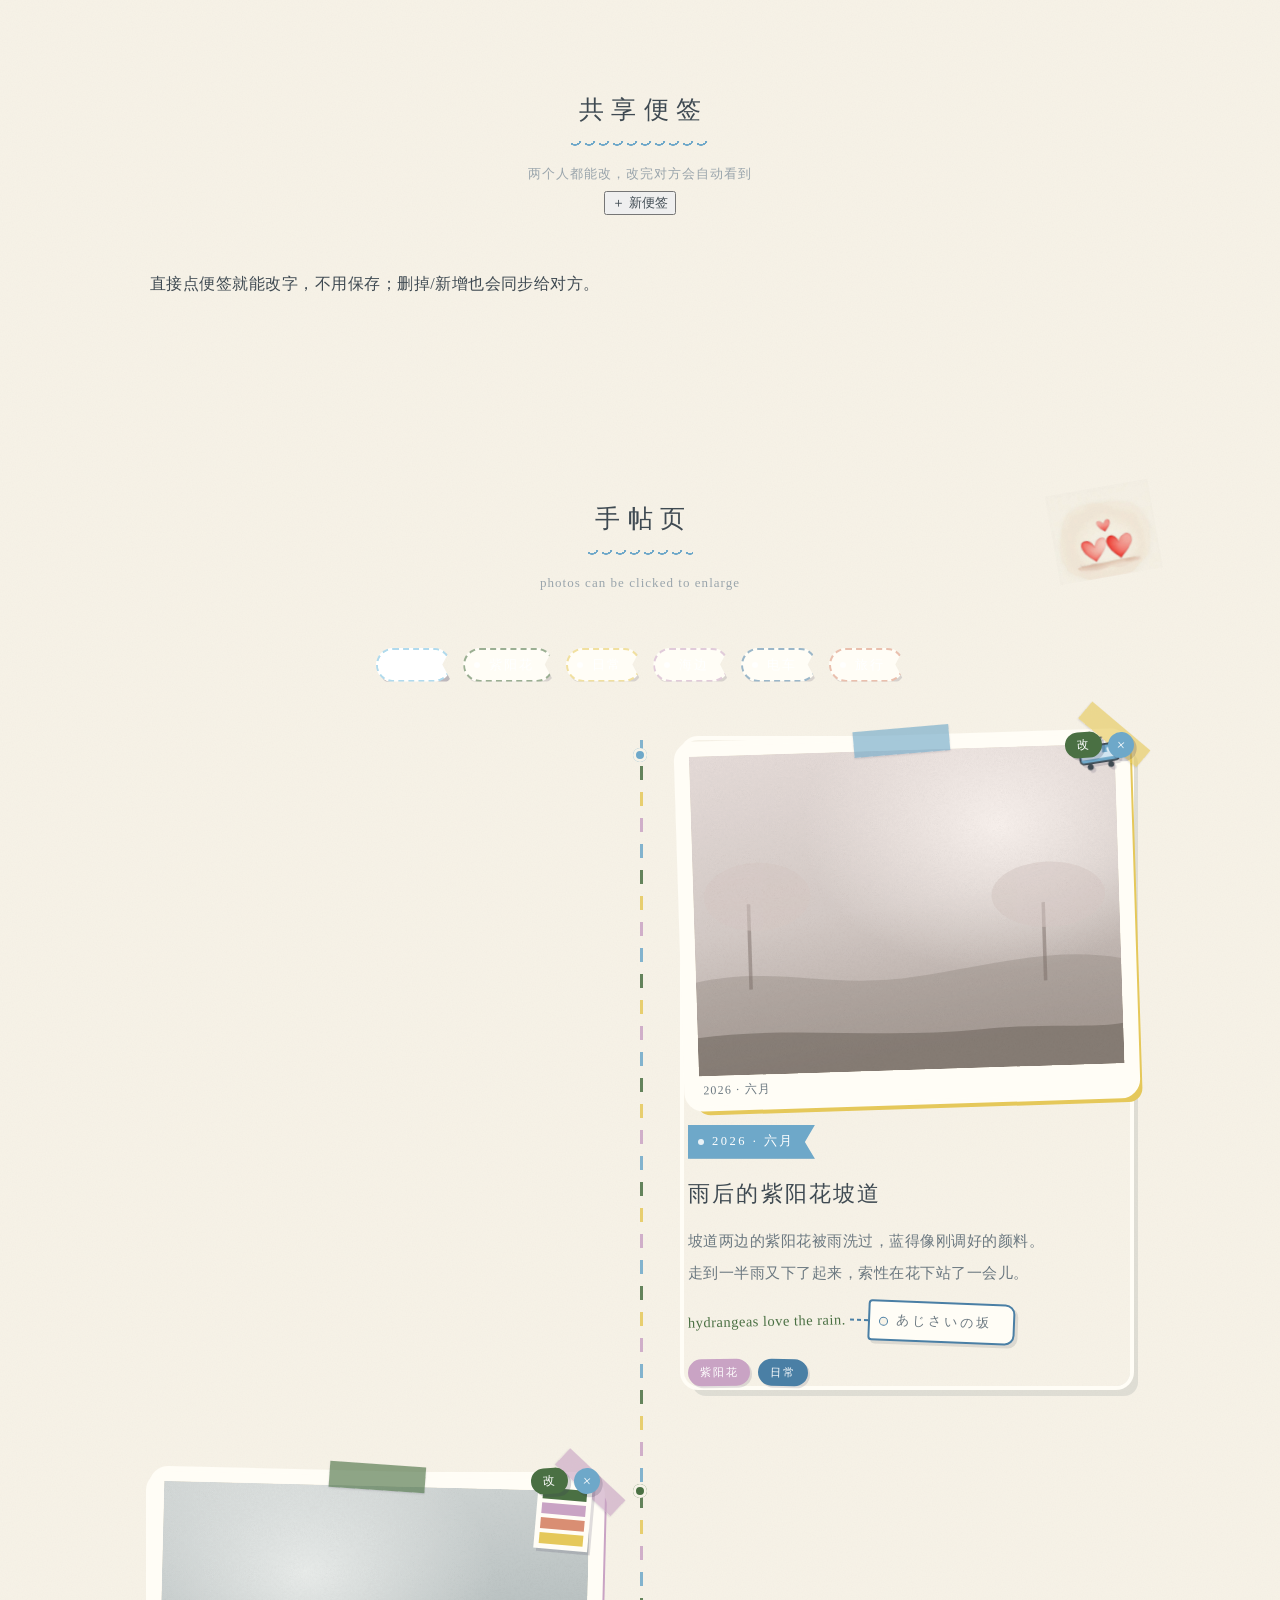
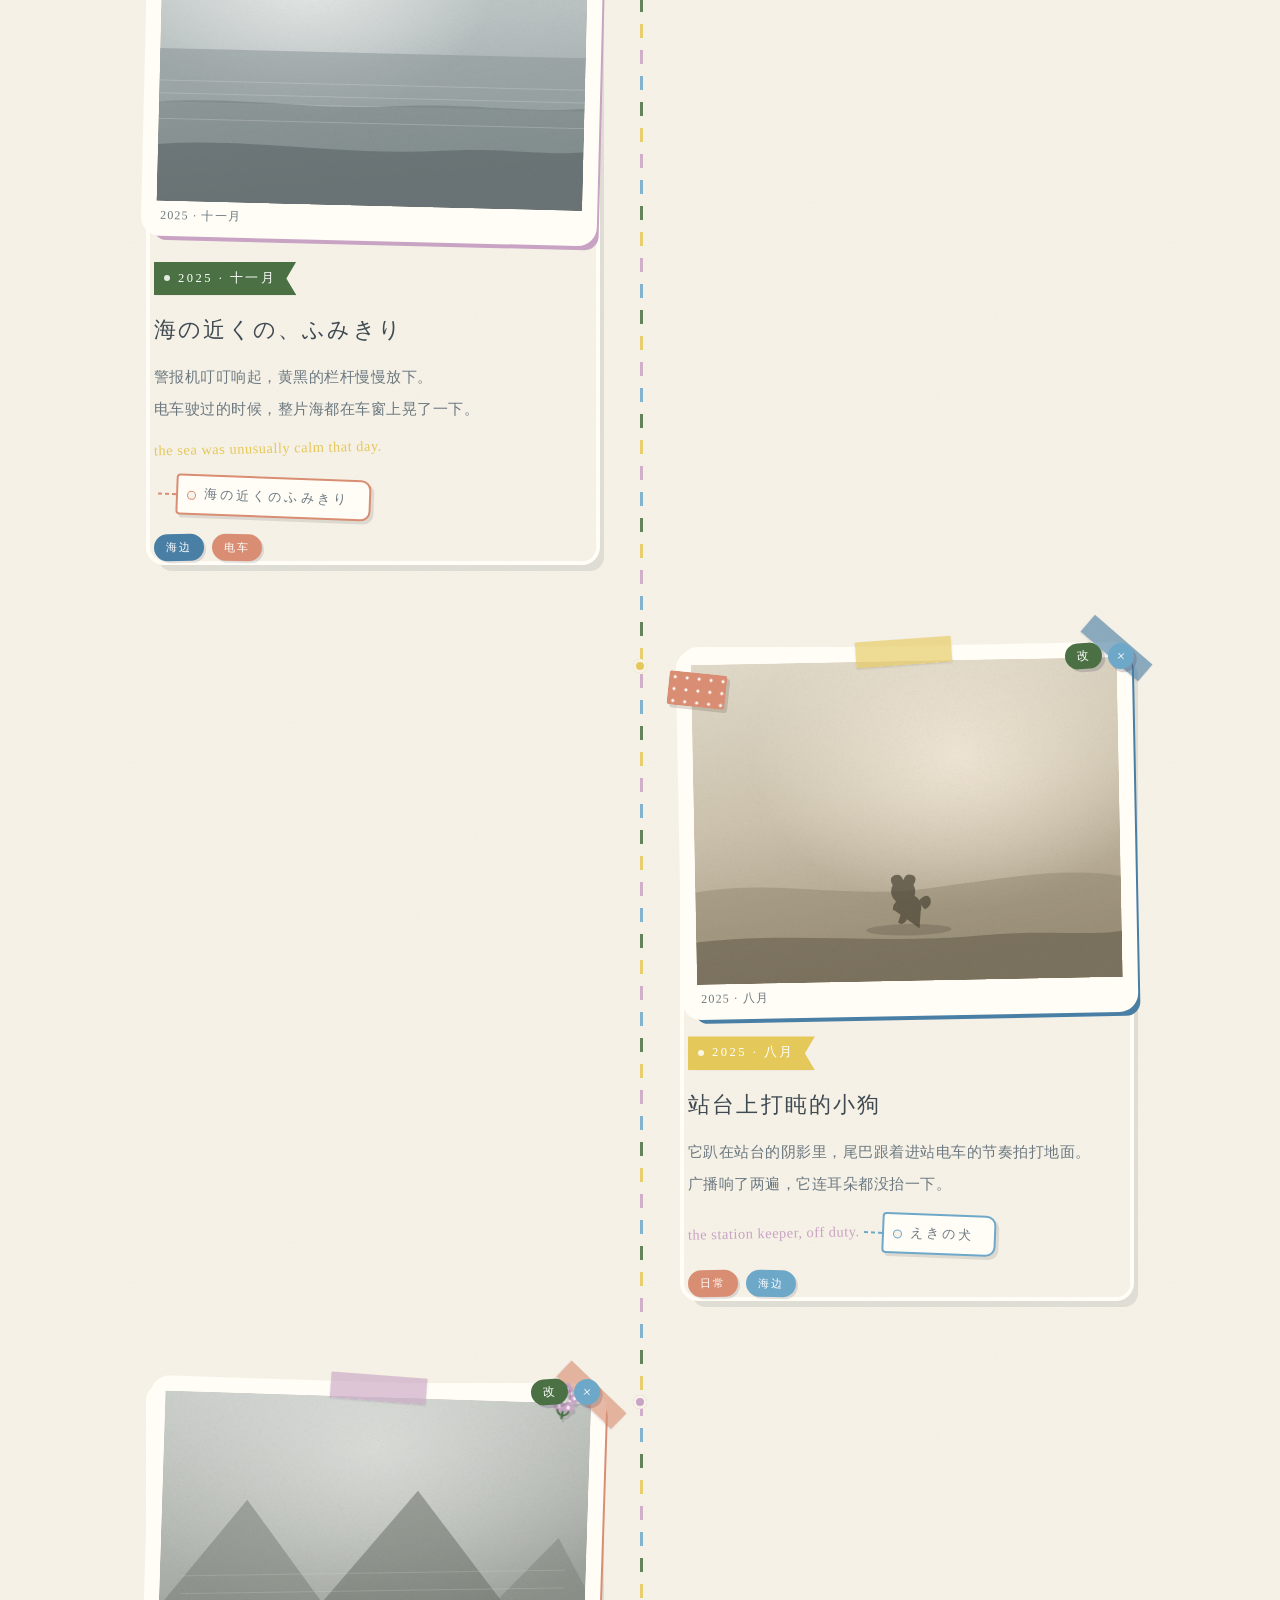
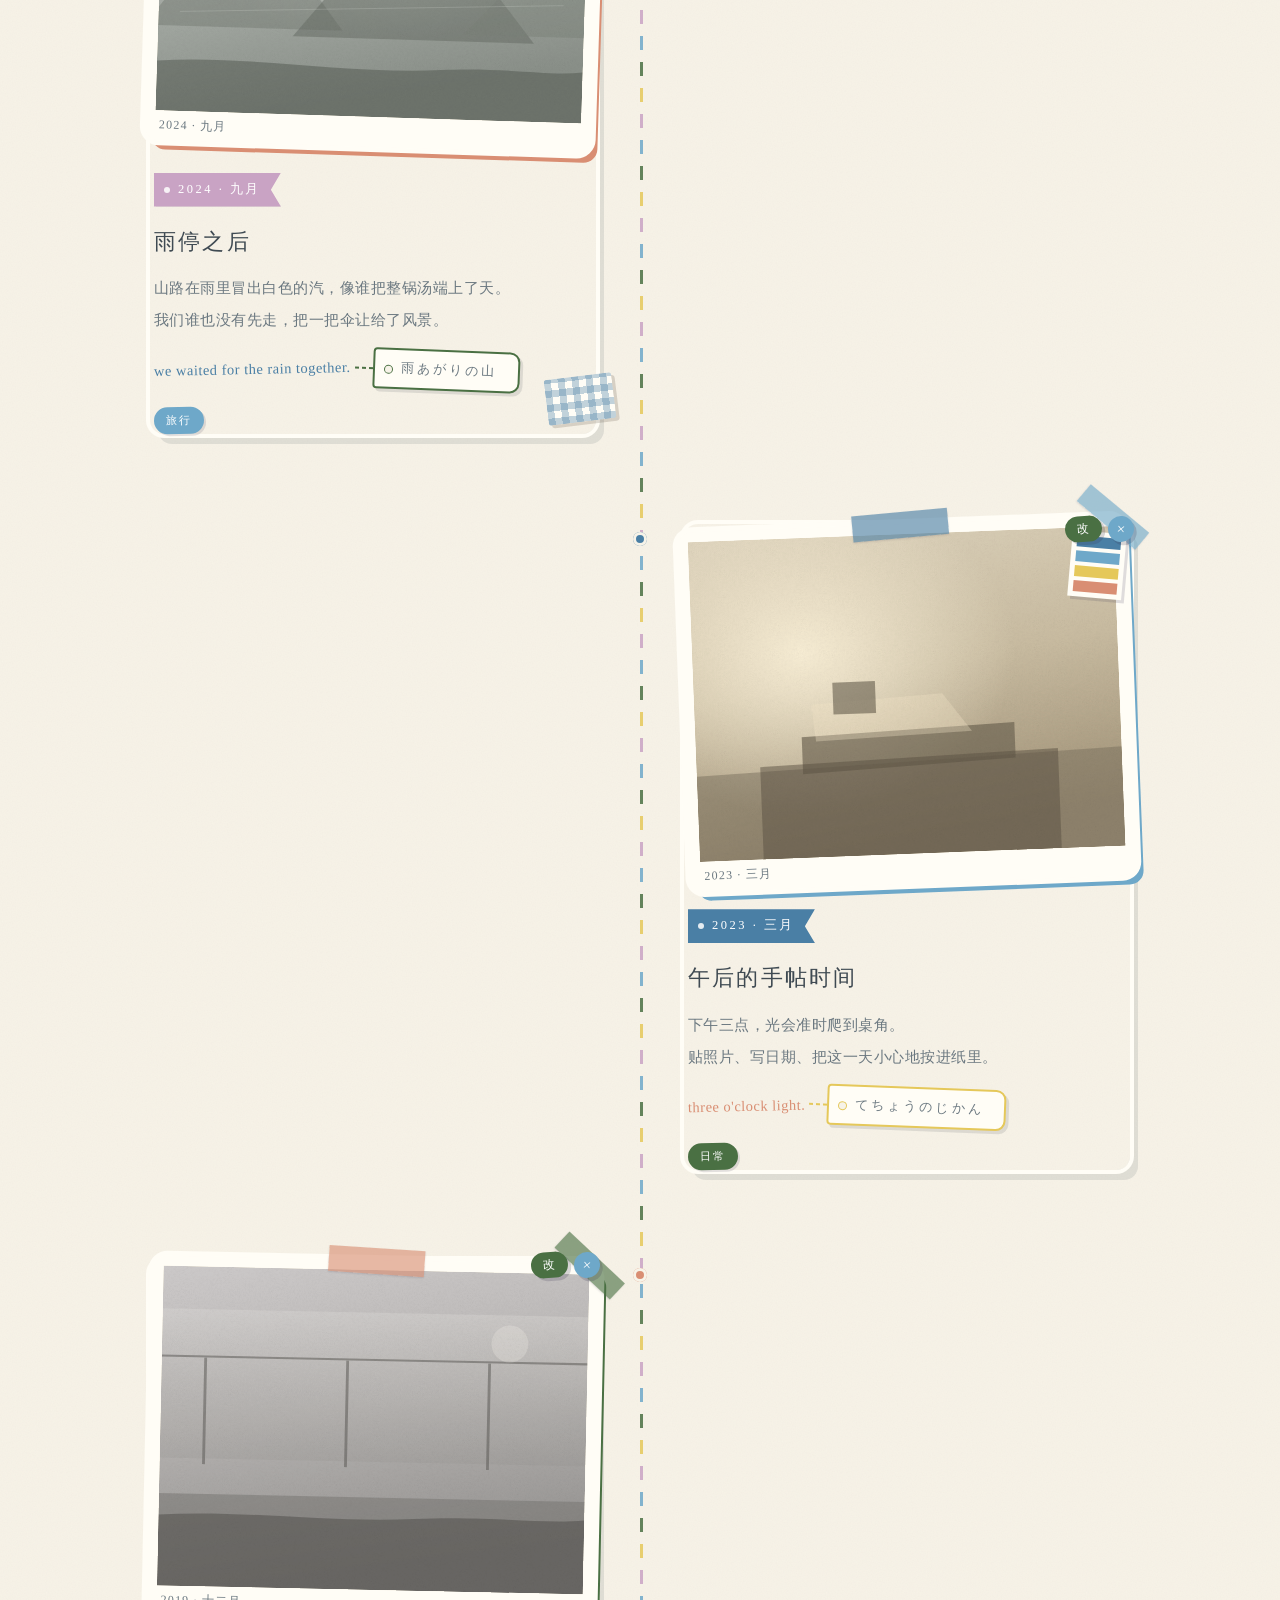
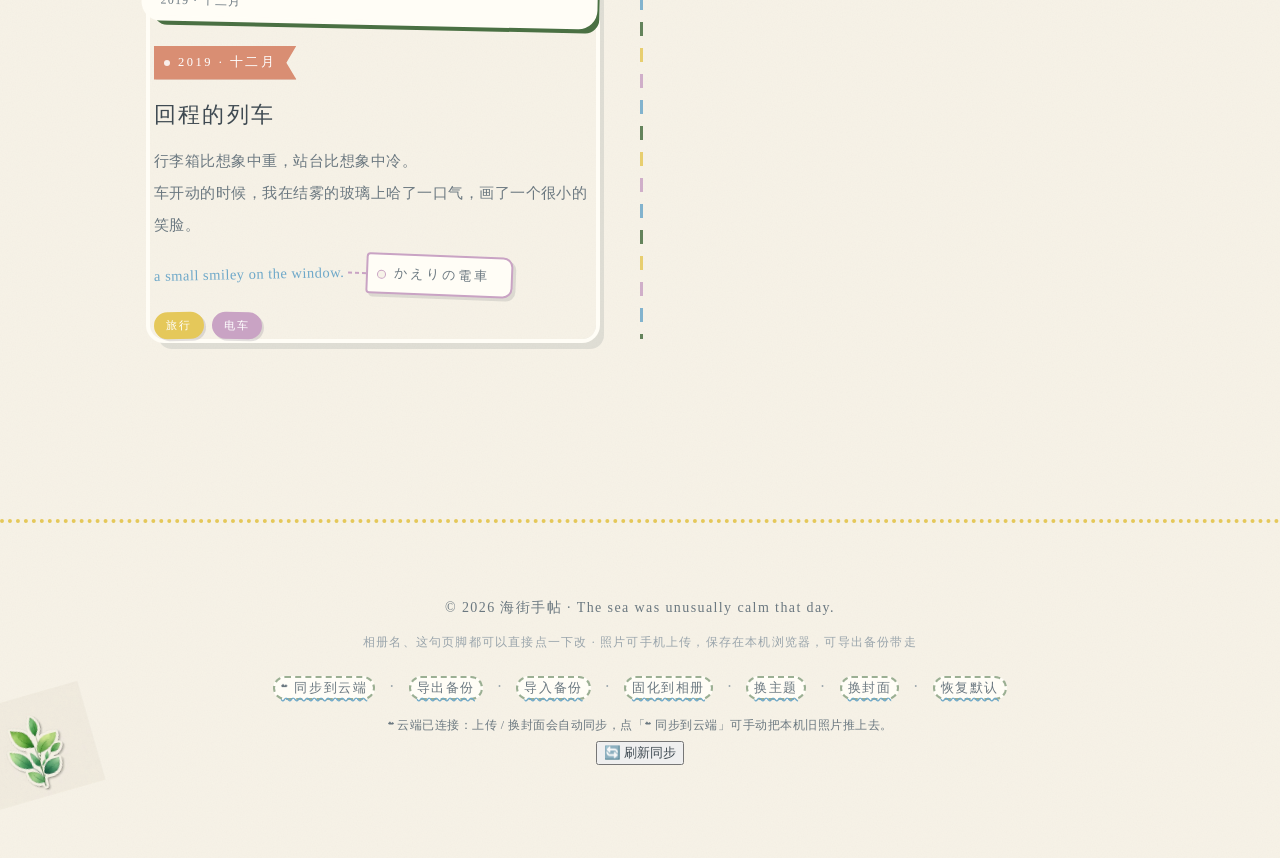
==== commit 135830e0: "feat: 共享便签协作文字板 + 改字双向同步" ====
--- a/index.html
+++ b/index.html
@@ -35,7 +35,7 @@
     })();
   </script>
 
-  <link rel="stylesheet" href="assets/css/style.css?v=20261022c">
+  <link rel="stylesheet" href="assets/css/style.css?v=20261101m">
 </head>
 
 <body>
@@ -115,6 +115,17 @@
       </div>
     </section>
 
+    <!-- ===================== 共享便签（两人协作：谁都能改，改完对方自动看到） ===================== -->
+    <section class="section" id="notes">
+      <div class="section__head">
+        <h2 class="section__title">共享便签</h2>
+        <p class="section__note">两个人都能改，改完对方会自动看到</p>
+        <button class="notes__add" id="notesAdd" type="button">＋ 新便签</button>
+      </div>
+      <div class="notes__board" id="notesBoard"></div>
+      <p class="notes__hint" id="notesHint">直接点便签就能改字，不用保存；删掉/新增也会同步给对方。</p>
+    </section>
+
     <!-- ===================== 纵向时间线 ===================== -->
     <section class="section" id="gallery">
       <div class="section__head">
@@ -256,9 +267,9 @@
     <button class="lightbox__nav lightbox__nav--next" id="lightboxNext" type="button" aria-label="下一张">›</button>
   </div>
 
-  <script src="assets/js/data.js?v=20261101l"></script>
-  <script src="assets/js/cloud-config.js?v=20261101l"></script>
-  <script src="assets/js/cloud.js?v=20261101l"></script>
-  <script src="assets/js/main.js?v=20261101l"></script>
+  <script src="assets/js/data.js?v=20261101m"></script>
+  <script src="assets/js/cloud-config.js?v=20261101m"></script>
+  <script src="assets/js/cloud.js?v=20261101m"></script>
+  <script src="assets/js/main.js?v=20261101m"></script>
 </body>
 </html>
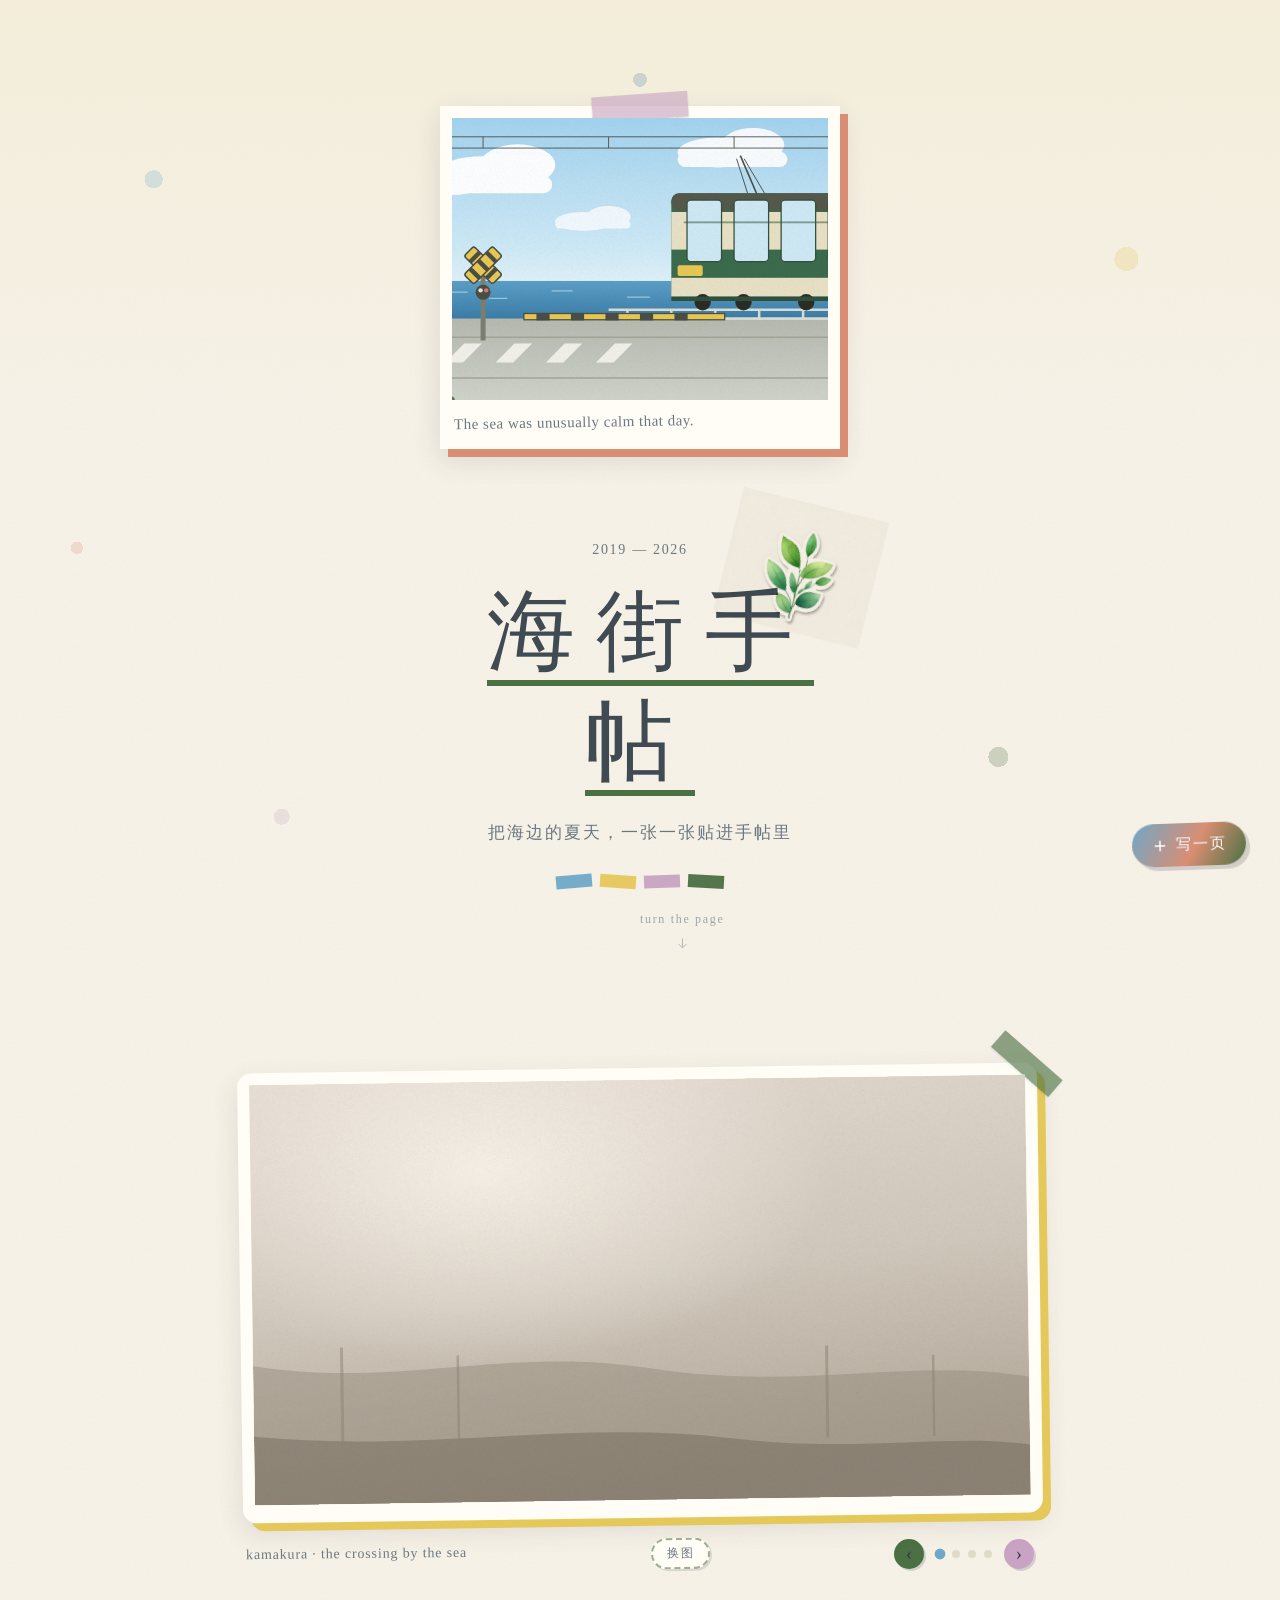
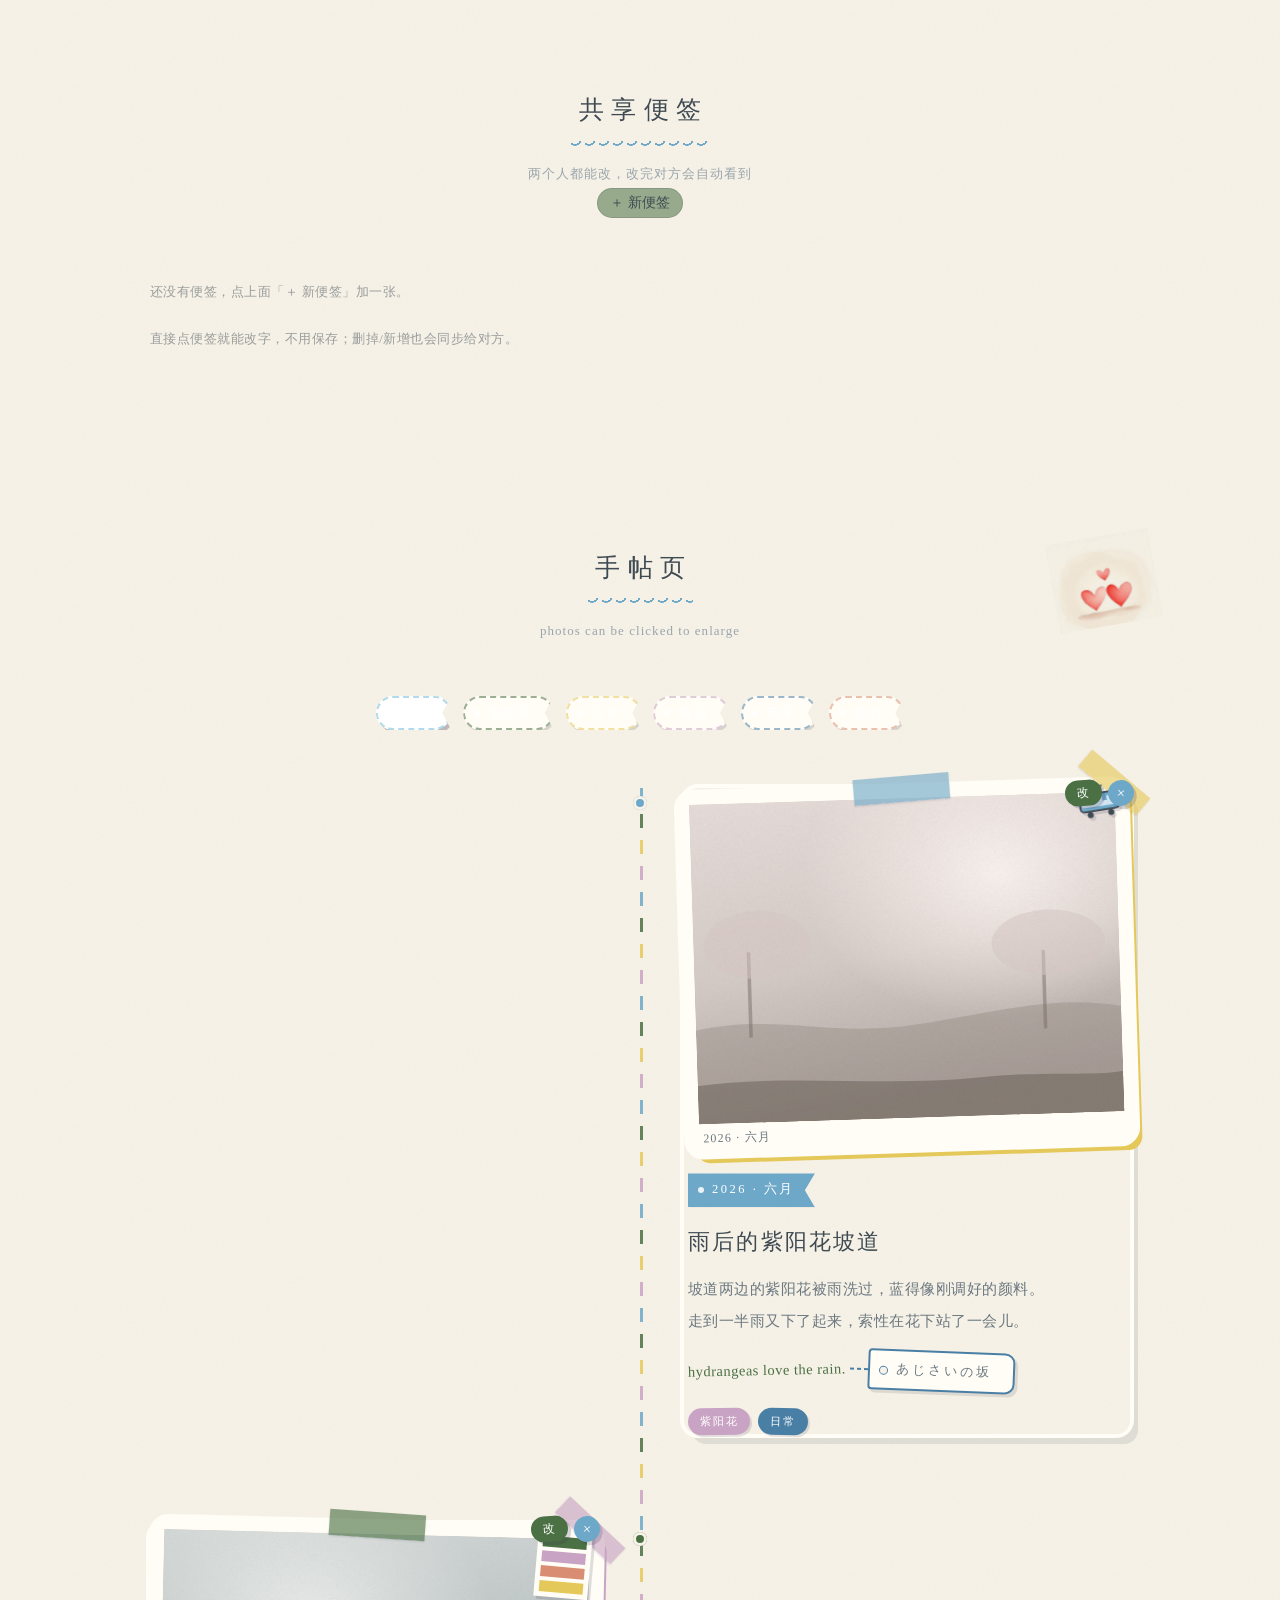
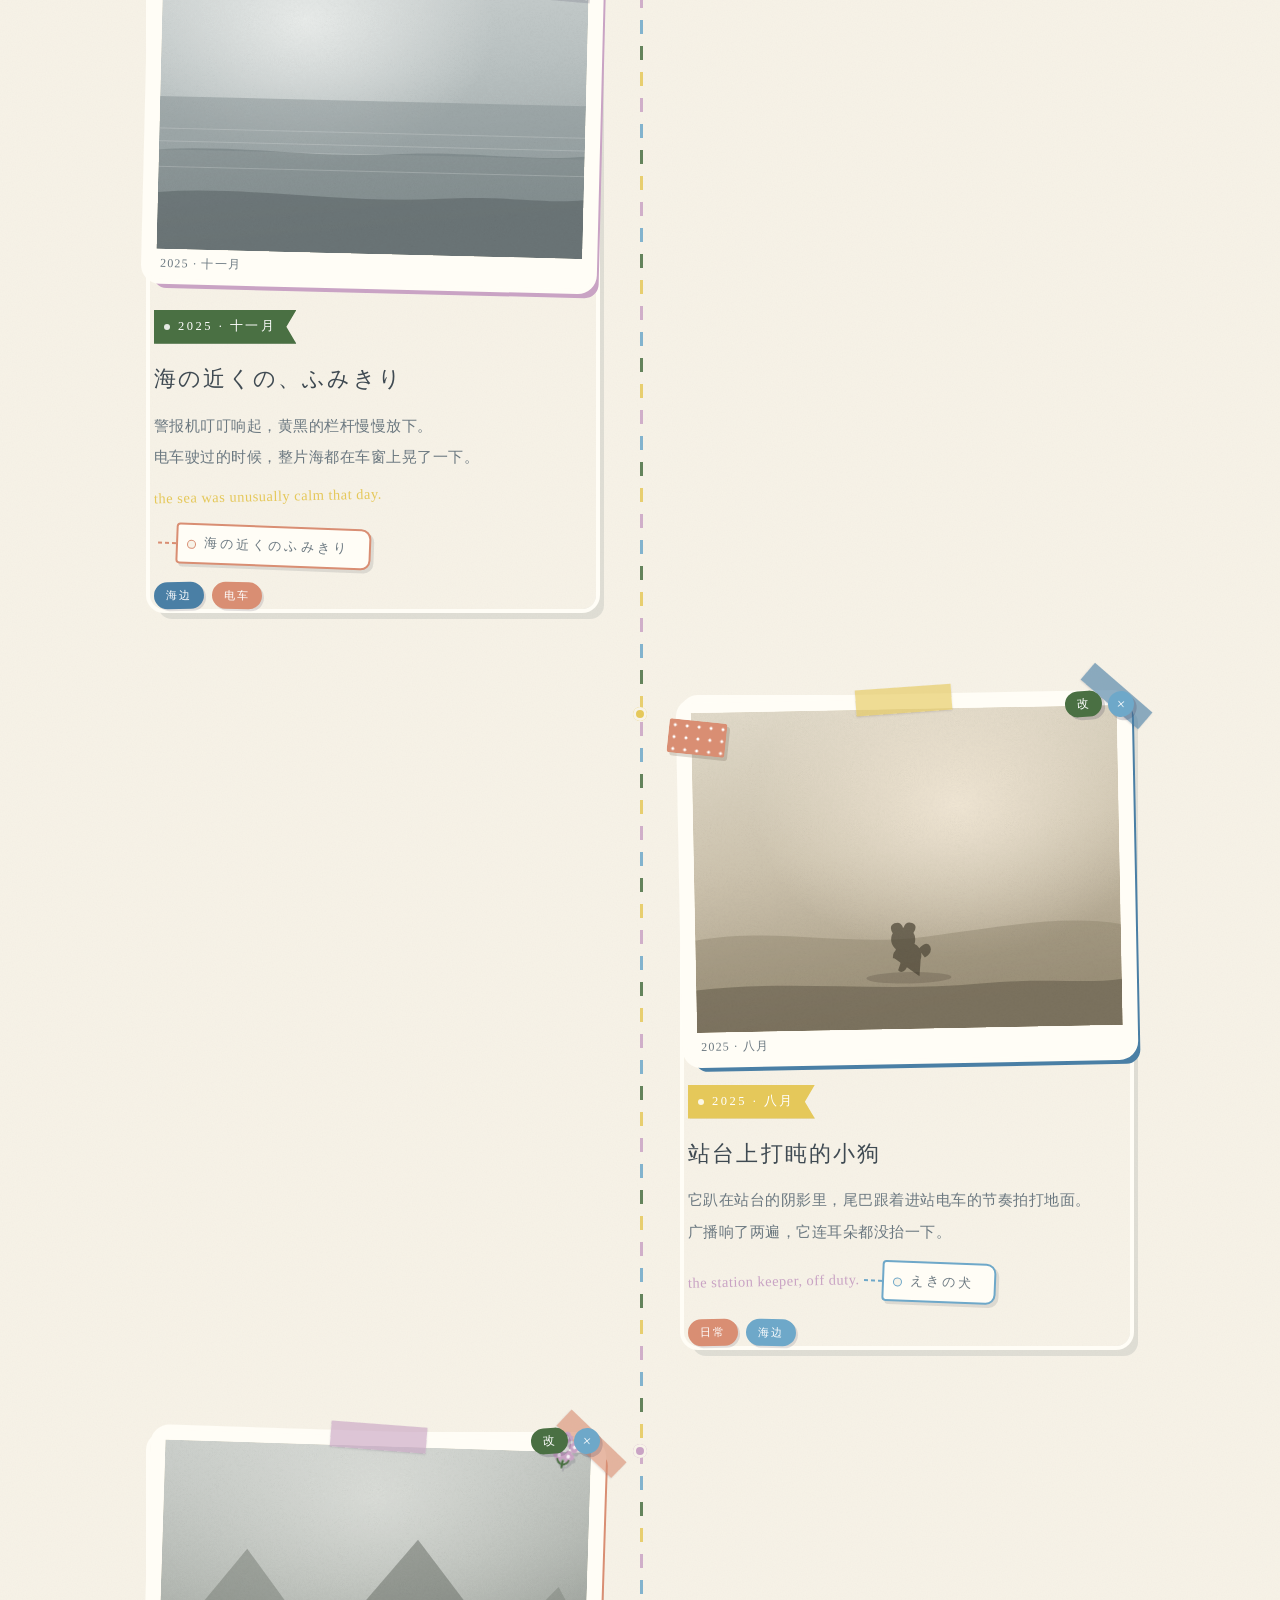
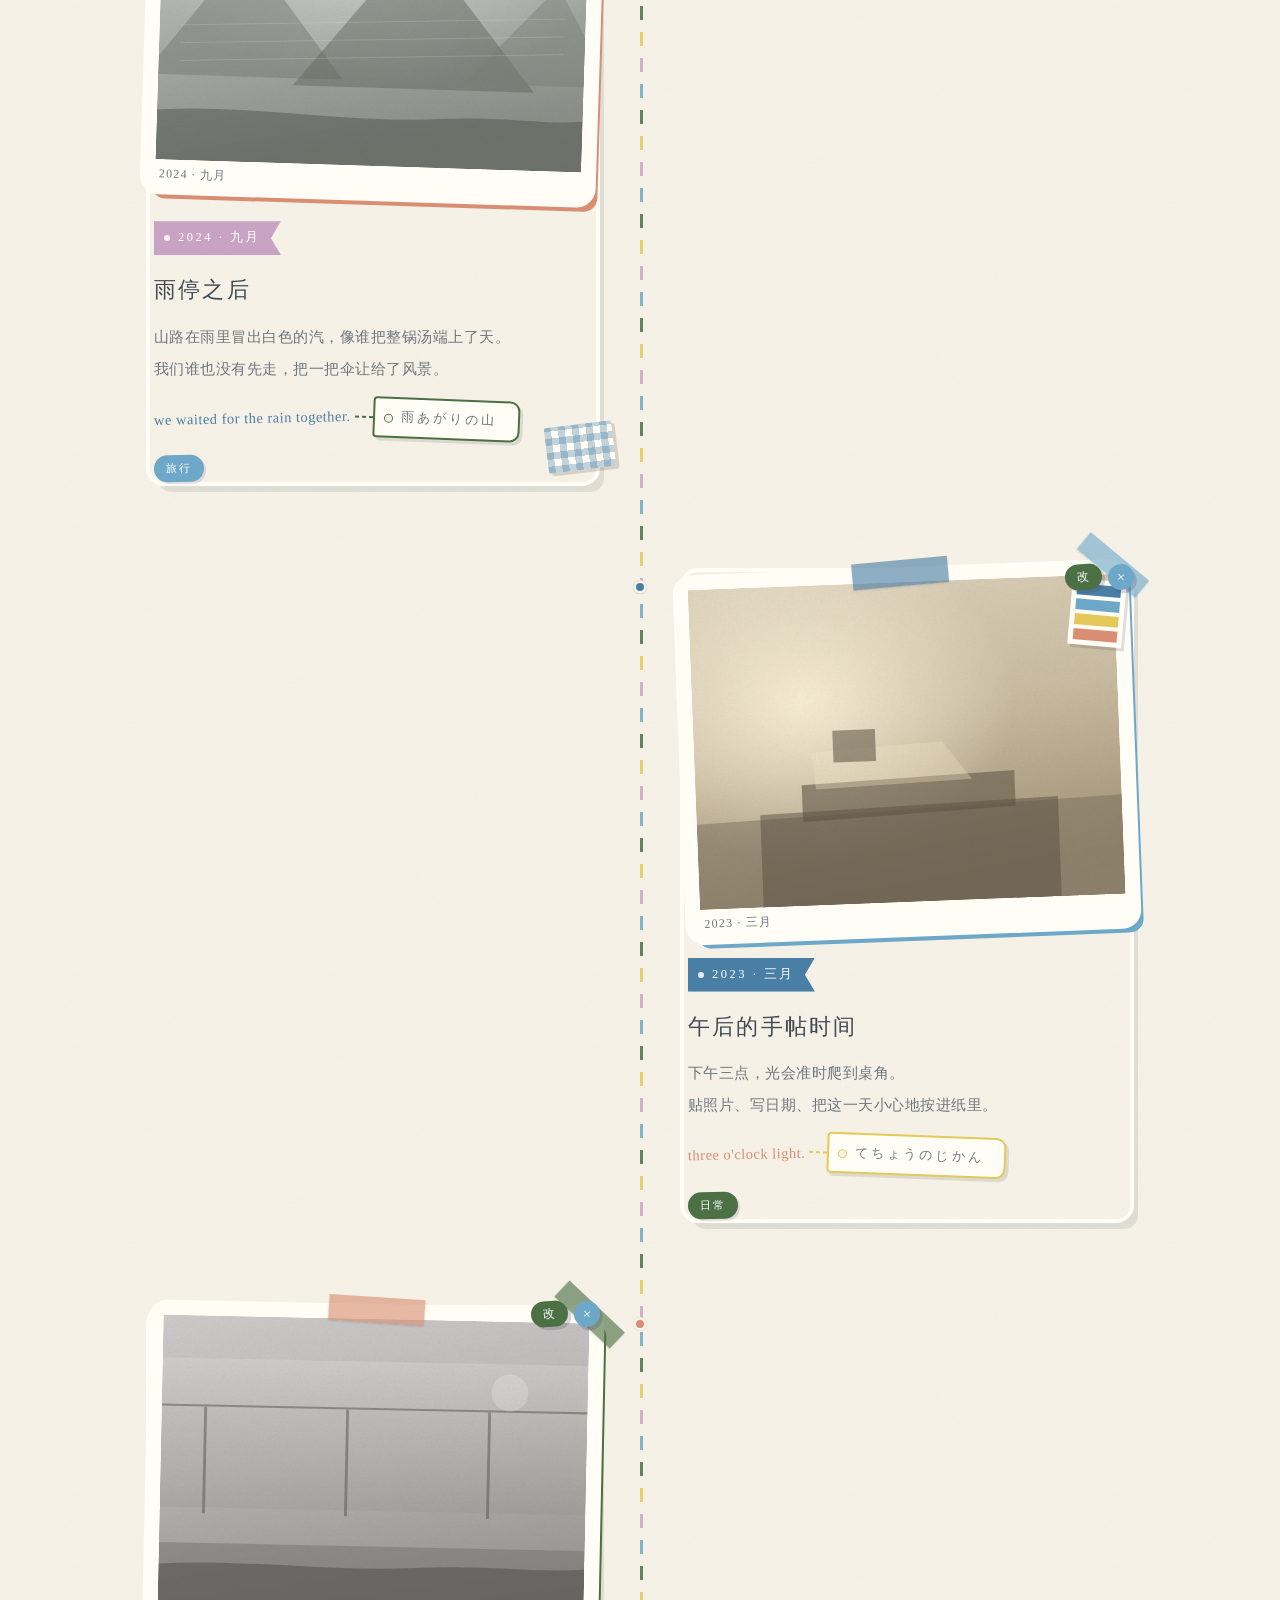
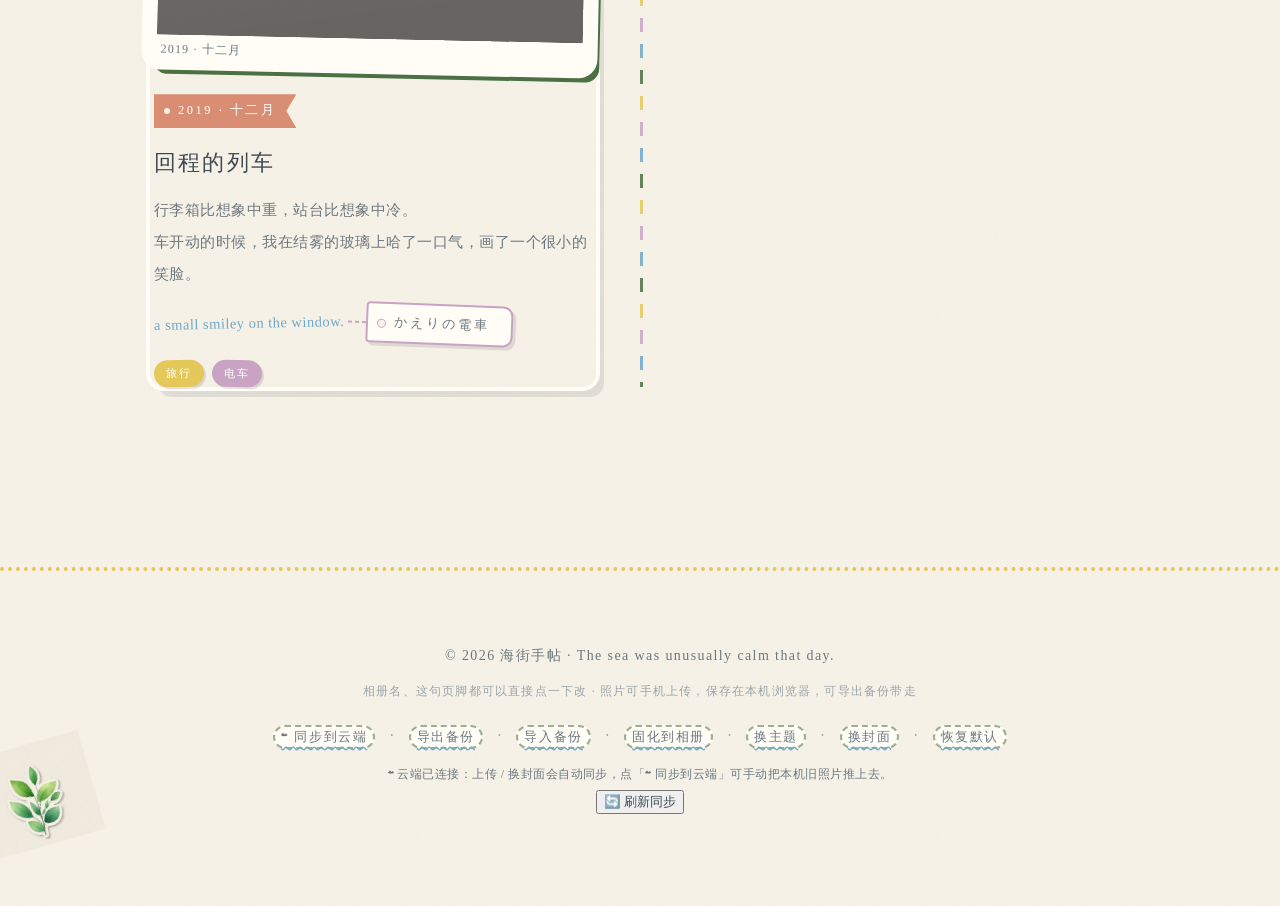
==== commit 6cf6d030: "旧入口自动跳到 gongzuotai.html，保证手机拿到最新代码" ====
--- a/index.html
+++ b/index.html
@@ -12,6 +12,18 @@
 <head>
   <meta charset="UTF-8">
   <meta name="viewport" content="width=device-width, initial-scale=1, viewport-fit=cover">
+  <script>
+    /* 旧入口统一跳到新地址 gongzuotai.html：
+       手机端长期缓存着旧页面，导致新代码一直加载不到、内容不同步。
+       只要用旧链接打开，就自动跳到新地址去拿最新代码（新地址本身不会再跳转）。 */
+    (function () {
+      try {
+        if (!/gongzuotai\.html/.test(location.pathname)) {
+          location.replace('gongzuotai.html' + (location.search || ''));
+        }
+      } catch (e) {}
+    })();
+  </script>
   <title>海街手帖 · 动漫风手账相册</title>
   <meta name="description" content="一本贴在纸上的海街手帖，记录海边的夏天与驶过的电车。">
   <meta name="theme-color" content="#f7f3e8">
--- a/assets/css/style.css
+++ b/assets/css/style.css
@@ -1000,3 +1000,59 @@
 @media (display-mode: standalone) {
   body { padding-top: env(safe-area-inset-top); }
 }
+
+/* ===================== 共享便签（协作文字板） ===================== */
+.notes__board {
+  display: grid;
+  grid-template-columns: repeat(auto-fill, minmax(240px, 1fr));
+  gap: 14px;
+  margin-top: 6px;
+}
+.note {
+  position: relative;
+  padding: 14px 14px 10px;
+  border-radius: 10px;
+  background: color-mix(in srgb, var(--paper, #fffdf6) 88%, var(--c2, #f2e4c9));
+  box-shadow: 0 6px 18px rgba(60, 44, 28, .10);
+  border: 1px solid color-mix(in srgb, var(--ink, #3a3226) 12%, transparent);
+  transition: box-shadow .18s ease, transform .18s ease;
+}
+.note:focus-within {
+  box-shadow: 0 10px 24px rgba(60, 44, 28, .16);
+  transform: translateY(-2px);
+}
+.note__head { display: flex; align-items: center; gap: 8px; margin-bottom: 8px; }
+.note__title {
+  flex: 1 1 auto; min-width: 0;
+  border: 0; background: transparent; padding: 2px 0;
+  font-family: var(--font, inherit);
+  font-size: 1rem; font-weight: 700; color: var(--ink, #3a3226);
+  outline: none;
+}
+.note__title::placeholder { color: color-mix(in srgb, var(--ink, #3a3226) 38%, transparent); font-weight: 400; }
+.note__del {
+  flex: 0 0 auto; border: 0; background: transparent; cursor: pointer;
+  font-size: 1.05rem; line-height: 1; padding: 2px 6px; border-radius: 6px;
+  color: color-mix(in srgb, var(--ink, #3a3226) 55%, transparent);
+}
+.note__del:hover { background: color-mix(in srgb, var(--ink, #3a3226) 10%, transparent); }
+.note__text {
+  width: 100%; min-height: 108px; resize: vertical;
+  border: 0; background: transparent; outline: none;
+  font-family: var(--font, inherit); font-size: .95rem; line-height: 1.75;
+  color: var(--ink, #3a3226);
+}
+.note__text::placeholder { color: color-mix(in srgb, var(--ink, #3a3226) 34%, transparent); }
+.note__meta {
+  margin-top: 6px; font-size: .74rem;
+  color: color-mix(in srgb, var(--ink, #3a3226) 45%, transparent);
+  text-align: right;
+}
+.notes__add {
+  margin-left: auto; padding: 5px 12px; cursor: pointer;
+  border-radius: 999px; border: 1px solid color-mix(in srgb, var(--ink, #3a3226) 18%, transparent);
+  background: color-mix(in srgb, var(--c2, #f2e4c9) 55%, transparent);
+  color: var(--ink, #3a3226); font-size: .85rem;
+}
+.notes__add:hover { background: color-mix(in srgb, var(--c2, #f2e4c9) 75%, transparent); }
+.notes__hint { margin-top: 10px; font-size: .8rem; color: color-mix(in srgb, var(--ink, #3a3226) 50%, transparent); }
